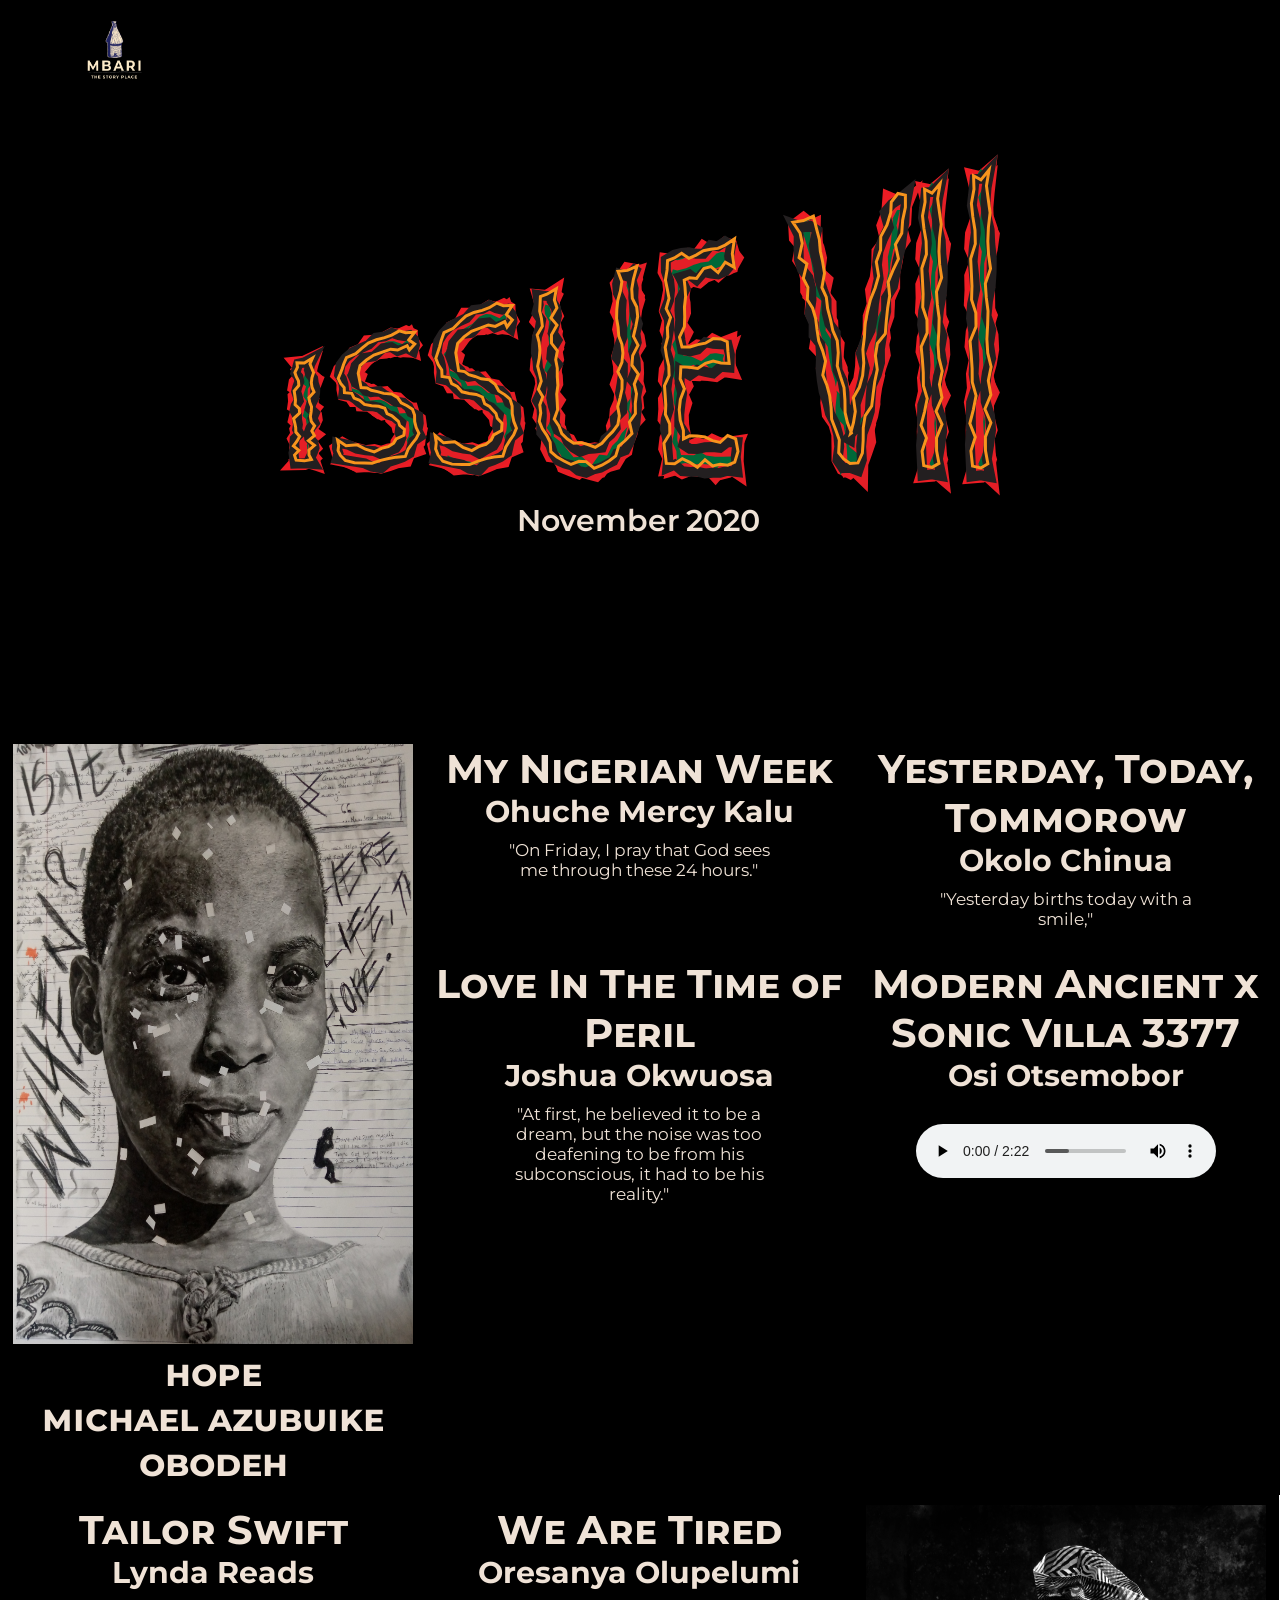
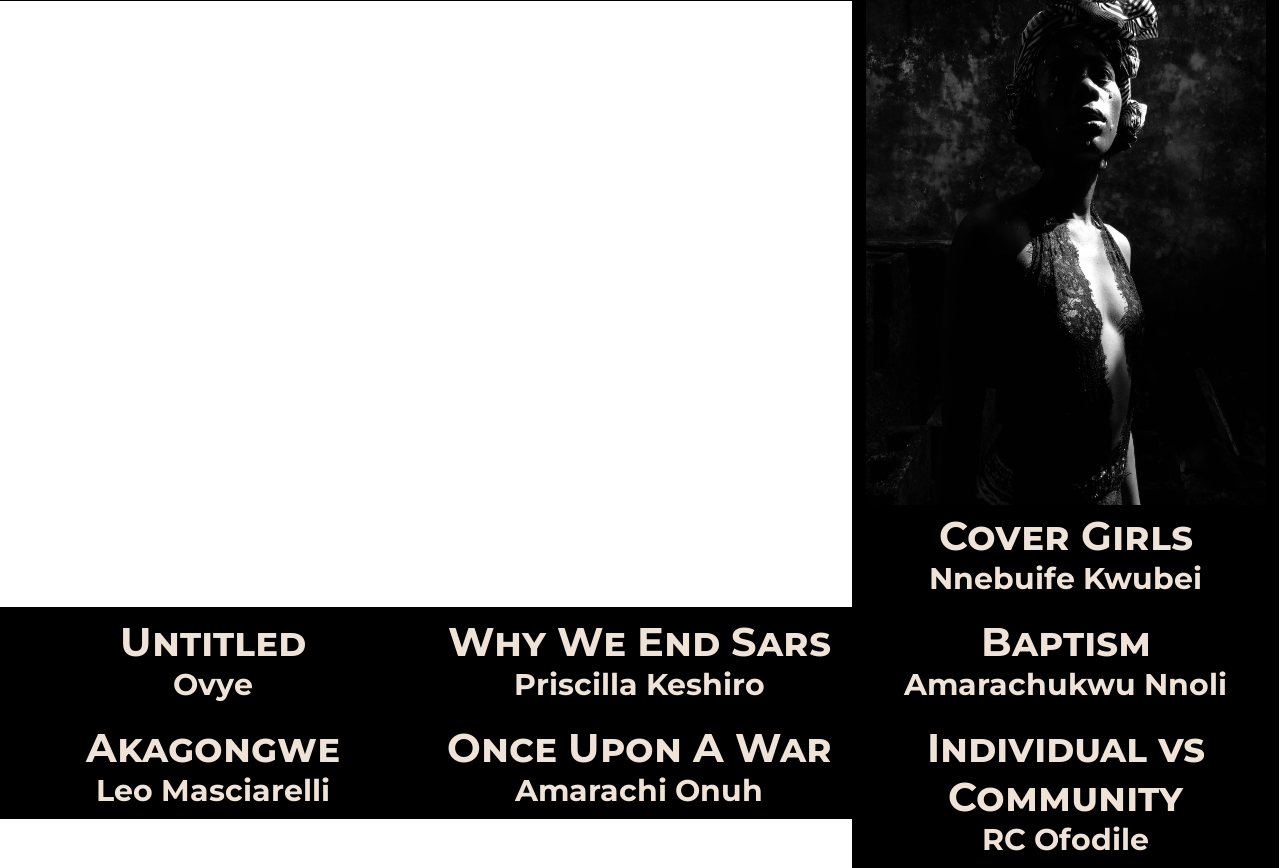
==== index.html @ 996eaa22 "Rename vii.html to index.html" ====
<!DOCTYPE html>
<html lang="en">
<head>
    <meta charset="UTF-8">
    <meta name="viewport" content="width=device-width, initial-scale=1.0">
    <link rel="stylesheet" href="./fullpage.css"/>
    <link rel="stylesheet" href="./vii.css"/>
    <link rel="stylesheet" href="https://cdnjs.cloudflare.com/ajax/libs/font-awesome/4.7.0/css/font-awesome.min.css">
    <link href="https://fonts.googleapis.com/css2?family=Kanit:wght@800&display=swap" rel="stylesheet">
    <link href="https://fonts.googleapis.com/css2?family=Rubik+Mono+One&display=swap" rel="stylesheet"/>
    <link href="https://fonts.googleapis.com/css2?family=Raleway:wght@900&display=swap" rel="stylesheet">
    <link href="https://fonts.googleapis.com/css2?family=Montserrat:wght@200;400&display=swap" rel="stylesheet"/>
    <title>Issue VII</title>
    <link rel="icon" 
      type="image/png" 
      href="./android-chrome-192x192.png">
</head>
<body>
    <!-- Load an icon library to show a hamburger menu (bars) on small screens -->

    <div class="topnav" id="myTopnav">
     <a href="file:///C:/Users/User/Desktop/Mbari%20WebApp/index.html" class="logo"> <img src="./Mbari (1) - Copy.png" alt="Mbari Logo" width="90" height="90"></a>   
      <a href="#about" class="about" ></a>
    </div>

    <div>
        <section class="sections0">
            <svg class="ilogo6 id="Layer_1" data-name="Layer 1" xmlns="http://www.w3.org/2000/svg" viewBox="0 0 725.45 432.88"><defs><style>.cls-1{isolation:isolate;}.cls-2,.cls-3,.cls-5,.cls-6,.cls-7{fill:none;}.cls-2,.cls-6{stroke:#231f20;}.cls-2{stroke-miterlimit:10;}.cls-2,.cls-7{stroke-width:3px;}.cls-3{stroke:#ed1c24;stroke-width:13px;}.cls-4{fill:#006838;}.cls-5{stroke:#e41e26;}.cls-5,.cls-6{stroke-width:10px;}.cls-7{stroke:#f7941d;}.cls-8{font-size:30px;fill:#efe2d6;font-family:Montserrat-SemiBold, Montserrat;font-weight:600;}.cls-9{letter-spacing:-0.02em;}.cls-10{letter-spacing:0em;}.cls-11{letter-spacing:-0.01em;}.cls-12{letter-spacing:0em;}</style></defs><title>issueViiCover3_jazz2</title><g class="cls-1"><path class="cls-2" d="M35.78,222.67l-8,1.58-6.05-3.06-3.49-3.8,1.65-4.75-.52-4.74,3.86-4.9-2.63-4.66,1.66-4.88-1.72-4.65,1.77-4.93-3.2-4.44,1.76-5-4-4.22,3.4-5.22L18,160.64l1.75-5-.43-4.68,3.77-5.52-1.57-4.46,1-5-5.69-3.39,1-5,.3-6.11,9.61-1.25,7.07-1.7,4,3.55L35.5,127.9l.36,4.88,1.76,4.59L34.44,143l.14,4.93,2.12,4.58-1.88,5.3,4,4.36-2.61,5.38.52,4.92,2.05,4.76-6.9,5.68,6.19,4.42-2.83,5.2,1.7,4.87-3.81,5.15,5.31,4.8-2.9,5.06-1.06,5Z" transform="translate(-3.2 88.59)"/><path class="cls-2" d="M62.8,218.34l-2.48-5.22,5.25-5.26-4-5.59,9.33,4.32,9.18,2.69,8.62,4.82,9.47-1.29,7.75.81,7-3,7.6-2.29,1.69-6.06,3.83-4.81-3.4-5.44,2.88-4.88-3.82-3.39L117,176.6l-4.85-2.45-2.89-5-6.83-1.2L97,165l-9.5,1.67-5.75-3.23-6-2.3L73,156.21l-3.39-3.71-6.84-2.11L64,143.91l-.91-5.4L61.7,134l4.36-5.1,2.09-4.74,2.62-6.65L78,112.18l4.88-7.27,8.94-3.16,8.2-4.17L108.57,93l7,3.75,7.82-6.55,6.54,1.84L138,92l-3.77,7.16,5.31,4.55-2.91,6.64-6.27-3-7.6-.34-7.54-1-8.21.74-10.09,5.78-9.55,5.08-7.77,7.29-2.69,5,4.7,3.68-3.28,9.35,10.75,1.42.8,5.54,6.56-.61,6.1,1.75,6.58,1.15,3.3,7.23,7.49,1.41L126.5,163l3.61,5.2,5.51,3.44,6.23,3.89.37,7.35.07,7-2.39,5.74,3,6.29-3,5.7-8,4.24-4.28,5.84L121,221.58l-8.6-.42-7.51,5.63-9.11-.57-7.16-3.88-8.91-1.28-8.39-2.24Z" transform="translate(-3.2 88.59)"/><path class="cls-2" d="M161.13,218.72l-2.48-6.57,5.25-6.57-4-7,9.33,5.47,9.17,3.41,8.63,6,9.47-1.59,7.74,1,7-3.63,7.59-2.77,1.69-7.39,3.83-5.83L221,186.58l2.88-5.91-3.82-4.2-4.7-8.86-4.85-3.1-2.9-6.21-6.82-1.65-5.48-3.79-9.5,1.79L180,150.47l-6-3.06-2.74-6.24-3.39-4.77-6.84-2.92,1.21-8.07-.92-6.82L160,112.9l4.37-6.15,2.08-5.82,2.63-8.15,7.23-6.22,4.87-8.73,9-3.32,8.2-4.61,8.54-5.05,7,5,7.83-7.52L228.24,65l8.11.36-3.78,8.47,5.32,5.81L235,87.55l-6.27-3.94-7.6-.82-7.55-1.69-8.2.45-10.1,6.51-9.54,5.73-7.78,8.61-2.68,6.08,4.7,4.82-3.28,11.47L187.43,127l.8,6.9,6.56-.51,6.1,2.37,6.57,1.64,3.3,9,7.49,1.94,6.58,2.9,3.6,6.42L234,162l6.23,4.83.37,8.91.07,8.43-2.39,6.93,3,7.64-3,6.89-8,5.12L226,217.8l-6.62,4.82-8.6-.49-7.51,6.93-9.11-.65L187,223.64l-8.91-1.57-8.38-2.77Z" transform="translate(-3.2 88.59)"/><path class="cls-2" d="M361.48,146.82l2.31,9.13-5.74,9.16,3.18,9.51-3.06,8.82-1.56,9.06-6.3,6.53-1.26,9.17-5.76,5.42L339,220.73l-7,2.21-5.73,6.33-7.48-.67-7.16,5.05L304.11,229l-8,.64-6.64-5.13-6.71-4.26-2.66-8.7-5.38-5.43-2.25-7.65-7.78-5.62L264,184.4l-1.62-8.1,2.45-8.67.4-8.22L261,151.83l3.37-8.42-.36-8-1.76-7.77,3.17-8.53-.14-8-2.12-7.64L265,95l-4-7.17,2.62-8.6-.52-7.91-2.05-7.5L266.9,57l5.15-7.09,7.51,1,1.65,7.61-3.81,9.12,5.32,6.86-2.9,8.84-1.07,8.36.49,8-1.9,8.49-1.15,8.3,2.84,7.67-.81,8.25L277,140.67l-.53,8.18,5.3,7.59-5.16,9,7.17,7-3.58,9.4,5.47,6.5,3.6,6.74,5.27,4.85,2.78,10.63,8.23.67,7.68-.86,7.55,1.53,6.59-4.76,3.92-7.82,5.81-4.78,3.77-7.46,4.18-8-2.89-9.45,1.31-8.6,4.63-9.16-1.82-9-.53-9.13,3.42-9.67-5.64-8.39,1-9.33,4.32-10-.13-9.22.25-9.29L347.49,69l-2-8.74L348,50.38l-4.5-8.06L344.15,31l9.15-4.65,5.65,5.1-.78,6.72L363.23,46l-5.74,10.5,1.56,8.73-.3,9.15.51,9-1.7,9.41.85,8.92,5.15,8.29-.78,9.26-2.3,9.44.39,9.08Z" transform="translate(-3.2 88.59)"/><path class="cls-2" d="M462.37,229.51l-8.07,3.68-7.63-7.61-7.62,5.74-7.63-2.44-7.64.6-7.63-5.41-7.63,3.49-7.64-2.33-7.39,2.32,1.87-9.6-3.2-9.9,1.76-10-4-9.77,3.4-10.06L391,168.49l1.75-10-.43-9.88,3.77-10.32-1.56-9.77,1-10.09-5.68-9.1,1-10-.54-9.8,3-10.47.58-10-4.26-9,3.37-10.67-.36-9.83L391,30l2.91-9.86,6.65-1.64,7.31-4.86,7.31.54,7.31-7.5,7.31,1.57,7.3-2.74L444.4.54l7.32,7.79L461.07-1.8l-2.16,15.22,1.31,13.22L451.81,24l-7.22,9.33L437.36,31l-7.23.28-7.23,2.46-7.23-.82L406,35.21l1.86,12.87L407,58.35l-1.18,10.34-.53,10.18,5.3,9.13-5.38,11,5.48,6.08,5.54,4.81,7.8-5.76,7.8-1.67,7.8-2.74,7.81,7.84,6.77-4.33,1,10.38-1.47,10.05L447.44,126l-7.8,5.49-7.8-1.85-7.8.11-7.81-1.89-5.94,5.49.14,8.15L406,152.53,407.82,163l.53,10.61-3.42,10.79,5.64,10.43-1.34,9.65,6.84,5.31,7.64-.25,7.64.28,7.64-2.25,7.65-3,7.64,3.51,9.28-5.58.6,14.21Z" transform="translate(-3.2 88.59)"/><path class="cls-2" d="M634.37-47.62l.29,14.82L627.46-21l1.78,14.26L625.48,5.8,623.8,19l-5.88,11.72.34,13.71-3.77,12.25L614,70,610.08,82,611,95.86l-3.87,11.92,1.68,14.15L603.34,133l0,13.38L599.46,158l-1.77,12.5-5.79,10.54L591.22,194l-3.16,11.63,3.25,14.86-4.08,13.62-9.67,1.39-8.26-5.12-1.51-11.92-6.21-9.72,1.09-13.29L560.19,184l-3.82-10.67.9-13.16L555,148.74l-4.17-10.25-.33-12.39-6-9,.37-12.71-2.63-10.87-4.1-9.88,4.47-15.28-8.06-7.16.57-12.73-3.76-9.8,1.51-13.36-7.23-7.22.65-12.69L525.21-6.06l-2.7-9.68,8.15,1,6.48-.92,3.49,6.53L542,2.59l1,12,1.6,11.64,7.2,7.93L548.67,49,557,56.46l-2.75,14.66,5.34,9.58,2.45,11.47,3.18,11.1-4,15.37,3.94,10.75,3.42,11.14.16,13,3.78,11.11,5.24,10.45-.27,12.56.46,11.81,1.63.85-3-13.45L579,175.06l6.4-10.5.41-13.19,1.64-12.7,5.43-11.25-3.25-14.71,3.13-12.27,6.29-11.23,2-12.86,2.4-12.78.67-13.42.2-13.57L609,24.3,606.82,10,609-3.13l1.15-13.42,8-11.78,1-10.57,6.55-9.75Z" transform="translate(-3.2 88.59)"/><path class="cls-2" d="M668.13,232.85l-8,4.66-6-8.45-3.49-10.73,1.65-13.5-.52-13.49,3.86-13.65-2.63-13.41,1.66-13.63-1.72-13.4,1.77-13.69-3.2-13.19,1.76-13.72-4-13,3.4-14-2.25-13.14,1.75-13.79-.43-13.43,3.77-14.27L653.84,1.85l1-13.78-5.69-12.14,1-13.75.3-17.23,9.61,1.32L667.19-55l4,11.68-3.37,14.6.36,13.64L670-1.75l-3.18,14.4.14,13.68,2.12,13.34-1.88,14,4,13.11L668.55,81l.51,13.68,2.06,13.52-6.9,14.42,6.19,13.17-2.83,13.95,1.7,13.63-3.81,13.91,5.31,13.56-2.9,13.8-1.06,13.79Z" transform="translate(-3.2 88.59)"/><path class="cls-2" d="M717.38,233.65l-8,4.89-6-8.86-3.49-11.27,1.64-14.18L701,190.05l3.87-14.33-2.64-14.09,1.66-14.31-1.71-14.09,1.76-14.37L700.7,105l1.76-14.4-4-13.65,3.4-14.66-2.26-13.82L701.32,34l-.43-14.11,3.77-15L703.1-9l1-14.46-5.68-12.83,1-14.43.31-18.1,9.61,1.52,7.06-1.25,4,12.32L717.1-40.93l.36,14.32,1.76,14L716.05,2.5l.14,14.36,2.12,14-1.89,14.73,4,13.8L717.8,74.22l.52,14.35,2,14.2-6.89,15.11,6.18,13.85-2.82,14.64,1.69,14.31-3.81,14.58L720,189.51,717.14,204l-1.07,14.47Z" transform="translate(-3.2 88.59)"/></g><g class="cls-1"><path class="cls-3" d="M33.48,221.11l-5.71,2.32-9.9.16,5.5-6.19-4-4.75-.4-4.74.52-4.76-2.3-4.63,3.05-4.92-1-4.68,2.83-5-4.28-4.32,1.19-4.87,4.84-5.41-6.64-3.81.69-4.83L17.49,156l5.64-5.8-5.66-3.64.84-4.91,5.39-6-2.32-4.23,1.69-5.23-3.52-4.24,8.22-.88,8.79-4.2-1.71,6.24-2,5.46,1.11,4.67,4.47,4-.68,5.15-3.59,5.7-.92,5.11,2.37,4.55-3.12,5.45,5.73,4.14-4.6,5.58.11,4.94,2.77,4.68-3,5.23,3.17,4.73-2.14,5.11.2,5,3.42,4.87L33,212.47l4.34,5.13Z" transform="translate(-3.2 88.59)"/><path class="cls-3" d="M66,217.91l-4.42-4.8L60.1,208l6.24-4.5,4.85,2.76,9,2.75,9.23,2.3,8.71-1.15,7.44,1.89,6.81-2.38,7.92-1.46.67-6.38,3.15-4.56,5.44-5.58-7.1-3.81-.92-4-6.11-5.8-1-6.57-8.25,1.73-5.5-3-3.17-6.11L90,163.47l-5.2-3.62-7.71,0-3-4.45-6.54-1.69-1-5,.09-5.59-1.62-5-4.08-4,2-5.11,5.65-4.79,5-5.83,4-6.53,8.34-3.55,5.37-7.86,9.26-.6,8.08-2.81L115.84,93l6.79,1.23,7.7-3.34,5.27,2.22.18,5.64,3.42,5-4.92,6.32-5.27-.3-6.52-1.94-8,2.58L107,107.7l-9.46,6.54-9.16,4.12-5.78,7L77,129.84l2,4.21.35,8.29,7.13,4.33,3.15,3.39,6.5-.48,5,3.33,8.11-1,5,5,7.84,1.19,4.76,4.54,5.54,3.71,1.06,6.6,4.49,4.27,1,6.36,6.28,6.08-1.38,6.11-.71,6.14L138,206.82l-4.73,5.82-3.06,7.7-9.08,1.4-7.65,2.54-8.54,2.6-9.13-2.23-7.48-.49-9.65.06-8.37-3.54Z" transform="translate(-3.2 88.59)"/><path class="cls-3" d="M164.33,218.17l-4.41-6-1.49-6.44,6.23-5.6,4.85,3.49,9,3.47,9.24,2.9,8.71-1.39,7.44,2.35,6.81-2.9,7.91-1.75.68-7.79,3.14-5.53,5.44-6.75-7.09-4.73-.92-4.92-6.11-7.21-1-8.06-8.26,1.93-5.5-3.77-3.16-7.62-7.59-1-5.21-4.64-7.7-.24-3.06-5.66-6.53-2.37-1-6.31.1-7-1.63-6.35L159.24,113l2-6.31,5.65-5.66,5-7,4-7.88,8.33-3.88,5.38-9.38,9.26-.14,8.07-2.94,7.28-4.54L221,67.17l7.69-3.59,5.28,3,.18,6.86,3.42,6.29-4.92,7.43-5.27-.64-6.53-2.7-8,2.72-7.49-3.77-9.46,7.52-9.16,4.56L181,103.23l-5.61,5.25,2,5.35.35,10.33,7.12,5.69,3.16,4.32,6.5-.35,5,4.29,8.12-1,5,6.33,7.83,1.68,4.77,5.67,5.53,4.66,1.07,8,4.49,5.27,1,7.73,6.28,7.46-1.38,7.37-.71,7.43-5.16,5.92-4.73,7.06-3.06,9.36-9.09,1.72L211.81,226l-8.53,3.22-9.13-2.7-7.49-.57L177,226l-8.38-4.39Z" transform="translate(-3.2 88.59)"/><path class="cls-3" d="M358.22,147.15l4.31,8.84,1,9.38-7.34,8.53,2.54,9.68L357,192.66,353.69,201l-1.82,9.58-7.13,4.78-5,6.71-7.64,1.16-5.51,7.61-7.59,0-7.38-5.37-7.9,7-7.67-2.73-7.59-3.06-3.34-9.87-9.3-1.31L272,207.91l1.6-10-4.49-6.59,0-8.25-4.79-7.17,1.83-8.49-3.39-7.8,2.22-8.27,2-8.3-1.1-7.92-4.48-7.39.69-8.11L265.7,111l.91-8.24-2.37-7.58,3.12-8.73-5.72-6.74,4.6-9.15-.12-8-2.43-8.26,8.36.69,8.44-5.44-1.76,9.6.2,8.08,3.42,7.34-5.07,9.31,4.35,7.2-1.39,8.45,2.46,7.71-5.25,9.06,4.14,7.49-1.64,8.4.52,8.09-3.87,8.6,2.64,7.86-1.44,8.54,2.44,8-.32,8.68,5.34,6.62,1.88,8.22,7.65,2.87,4,7.49,7.51-.06,7,2.68,7-1.33,8.23,1.44,5.63-6.81,5.76-6.39-1.72-10.83,3-7.67.76-8.51,3.71-8.6.79-9-4.26-8.73,3.38-9.57-.37-9.14-1.76-8.92,3.18-9.69-.14-9.18L344.37,88l1.88-9.56-4-8.33,2.61-9.76-.51-9.06-2.05-8.65,5.85-7.69,5.14-7.86,7.5,1.42,1.66,8.56-3.81,10.08L364,55l-2.9,9.8L360,74.12l.5,9-1.9,9.46-1.15,9.28,2.83,8.63-.8,9.22L358.29,129l-.48,8.43Z" transform="translate(-3.2 88.59)"/><path class="cls-3" d="M460,226.29l-5.65,5.09-7.63,2-7.62-9.26-7.63,5.54-7.64.42-7.63-.85-7.63,3L400.88,228l-8.33.85L395.08,218l-4.28-9.89,
                1.2-9.92,4.83-10.09-6.63-9.62.69-9.93-.33-9.86,5.63-10.43-5.65-9.34.84-10,5.39-10.64-2.32-9.63,1.69-10.21-3.79-9.29,2.41-10.38-3.22-9.28,2.22-10.39,2-10.41L394.68,39l-4.48-8.79,1.36-12.42,9,1.33,7.31-.76,7.31-5.21,7.31,2.27,7.31-9.92,7.3,4.4,7.31-2.15,7.32-5.95,5.86,1.81,2.68,9.5-1.91,11.68-6.54,1.45-7.22,6.62-7.23-5.39-7.23,7.85-7.23-.18-7.23,5.12-8.82-4.06,3.53,11.32L408.73,58l.52,10-3.86,10.86L408,88.46l-1.66,10.38L408.18,109l8.05,1.36,7.8-5.54,7.8,1.29,7.8-6.82,7.81,3.63,9.42-3.64-1.15,14.28.18,12.79-8.45-4-7.8,3.16-7.8-.49-7.8,8.78-7.81-.53-5.77.24-2.2,8.16-.58,10.69,4.25,10.32-3.37,10.9.36,10.62,1.77,10.61-2.92,11.59,8.3.07,7.64-3,7.64,2.49,7.64-5.73,7.65,3.55,7.64-.87,10.16-1.56-6,14.82Z" transform="translate(-3.2 88.59)"/><path class="cls-3" d="M631.86-43.23l1.59,10.09-.76,13.6-8.37,11.3L626,6l-1.8,13.12-2.68,12.78,0,13.65-5.1,11.81-1.2,13.13-4.89,11.68,1.91,14.25-3.32,12.15-6.81,10.63,4.17,15.15-2.84,12.16L601.59,159,594,168.83l3.22,14.8-3,11.82L586.92,205l0,13.19-2.66,8.59-6.74,5.38-7.5-3.65-4.62-9V206.79l-.2-12.69L562,183l-6.42-9.3-1.48-11.85,1.3-13.35-1.26-11.92-4.41-10.05.86-13.08L543,105.51l2.27-13.88L543,80.55l-4.79-9.38L539,58.26l-5.17-9L533.78,37,531.44,26.3,526,17.81l2.73-14.19L522.45-4l-.68-12.5,8.89-6.66,7.2,5.69,5.23,6.59.53,12.35,2.61,10.91-1.6,13.86,4.64,9.64.51,12.47,3.76,10.41L554,71.32,559.14,81l.42,12.7,6,9.39-1.16,13.73,4.28,10.59.43,12.85L571.62,152l-1.51,13.95,3.62,11.26.55,11.54,6.57,9.43-5.12.51.61-11.89,4.78-10.8,2.71-12.13-1.94-14.14,5.39-11.13,1.81-12.69.46-13.23,5.2-11.51,2-12.78.12-13.49,4-12.22-1.68-14.12,4.66-12.14,1.66-13.15.18-13.6,8.77-11.3-3.78-14.77L615.52-29l1.13-15.31,8.82,3.68Z" transform="translate(-3.2 88.59)"/><path class="cls-3" d="M665.83,228.58l-5.71,6.63-9.9.79,5.5-17.66-4-13.5-.4-13.49.52-13.51-2.3-13.38,3-13.67-1-13.43,2.83-13.77-4.28-13.07,1.19-13.63,4.84-14.16-6.64-12.56.69-13.58-.33-13.42,5.64-14.56-5.66-12.39.84-13.67,5.39-14.75-2.32-13,1.69-14L651.9-52.92l8.22,1.62,8.79-7.37L667.2-42.28l-2,
                14.21,1.11,13.43,4.47,12.71L670.07,12l-3.59,14.44-.92,13.87,2.37,13.31-3.12,14.19,5.73,12.9L665.94,95l.11,13.69,2.77,13.43-3.05,14,3.17,13.48-2.14,13.86.2,13.7,3.42,13.64-5.08,13.82,4.34,14.23Z" transform="translate(-3.2 88.59)"/><path class="cls-3" d="M715.08,229.16l-5.7,7-9.9.84L705,218.42l-4-14.19-.4-14.17.53-14.19-2.31-14.06,3.06-14.35-1-14.12,2.83-14.45-4.28-13.75,1.2-14.31L705.37,76l-6.63-13.25.68-14.26-.32-14.1,5.63-15.24L699.08,6.06l.84-14.34,5.39-15.44L703-37.39l1.69-14.67-3.52-14.48,8.22,1.81,8.78-7.62-1.71,17.19-2,14.89,1.1,14.11L720-12.76l-.69,14.58L715.73,17l-.91,14.55,2.37,14-3.12,14.87,5.72,13.58-4.6,15,.12,14.37,2.76,14.11L715,132.11l3.17,14.16-2.14,14.54.21,14.39,3.41,14.31L714.6,204,718.93,219Z" transform="translate(-3.2 88.59)"/></g><g class="cls-1"><path class="cls-4" d="M37.44,223.82l-9.67-1.31-8.84.42,2.81-5.53-2.11-4.76-.47-4.73L23.27,203,17,198.53l5.49-5.09L18,189,20,184.1,23.4,179l-3.86-4.33.12-4.77,1.84-5-2.94-4.29,5.18-5.66-7.06-3.45,3-5.34L16.76,142l1.33-5,.82-4.93,4.57-6-2-3.41,6.27-4.75,5.45,2.1-1.07,3.79-.29,5,.86,4.72-.23,5,2.68,4.38-.15,5,3.08,4.42-3.5,5.59L33.77,163l0,4.95.09,4.94,2.91,4.64-.88,5.07L37,187.44l1.1,4.92-4.18,5.24.4,4.93,3.34,4.87-2.9,5-1.27,5.11Z" transform="translate(-3.2 88.59)"/><path class="cls-4" d="M60.48,218.66,63,213.09,61.6,208l3.22-4.86L71,206.43l9.12,2.71,8.54,5L98.17,210l7.79,3.79,6-5,7-1.83,7.07-3.12-1.26-6.52.74-5.43,1.3-5-4.54-3.36L119.8,174l-9.23,2-3.12-4.37-7.53-.23-5.29-3.18-6-3L85,159.57,79,158.09l-8.66.17,1.3-6.93-2.55-3.74-1.47-4.75-1.37-5,.58-4.49L65.37,129l2.38-4.81,1.92-6.94,8.47-4.93,7.1-4.66,7.32-4.26,7.9-3.66,8.11-5,7.24-1.16,7.39-2.33,7.58-1.59,4.28,3.77.36,5.49,3.34,5-2.86,6.38-5-3.78L123.45,105l-8.76,4.33L107,112,96.3,110.7l-7.57,7.91L83,125.44l-2.29,4.16,1.78,3.74-1.2,8.06,6.2,4.39,2.38,4.08,7.07-1.3,5.27,2.9,3.52,5.65L116,154.59l6.2,3.39,6.2,3.11,1.08,7.64,8.79,1.31,2.65,5.89-3.07,7.89,2.89,
                    6.1-2,5.6,2.56,6-4.47,4.81-1.56,7.52-7.51,3.82L120,219.76l-7,3-7.93,4.73-9.23-.32-7.42-3.36-8.87-2.1-9.5-.53Z" transform="translate(-3.2 88.59)"/><path class="cls-4" d="M158.81,219.11l2.54-7-1.42-6.46,3.22-6.07,6.21,4.22,9.11,3.44,8.55,6.22,9.48-5,7.79,4.69,6-6.17,7-2.2,7.07-3.77-1.26-8,.74-6.61,1.29-6.09-4.53-4.17-2.46-11.71-9.23,2.24-3.11-5.44-7.53-.47-5.29-4-6-3.86-3.6-7.1-6.06-2-8.66-.1,1.3-8.62-2.55-4.78-1.47-6L164.54,118l.58-5.6-1.43-5.63,2.39-5.88L168,92.28l8.48-5.6,7.1-5.34,7.32-4.81,7.89-4,8.11-5.69,7.24-1,7.39-2.37L229.1,62l4.28,4.84.36,6.68,3.35,6.31-2.86,7.59-5-4.86-7.42-2.13L213,85.26l-7.66,2.85-10.73-2.27-7.57,9.35-5.73,8.14-2.29,5,1.78,4.75-1.2,10,6.2,5.71,2.38,5.15,7.07-1.33,5.26,3.76,3.52,7.07,10.24-2.78L220.5,145l6.2,4,1.07,9.32,8.8,1.79,2.65,7.2-3.08,9.51,2.9,7.43L237,191l2.57,7.33-4.47,5.82-1.56,9.11-7.51,4.65-7.77,2.52-7,3.7-7.94,5.83-9.22-.34-7.43-4.12-8.87-2.57-9.49-.63Z" transform="translate(-3.2 88.59)"/><path class="cls-4" d="M363.84,146.58,361.1,156l.9,9.26-4.23,8.83.64,9.38-1.61,9.06L350.28,199,352,210.69l-8.87,2.7-2.69,9.89L333,225.55l-7.74-1.29-6.27,5.9-7.31.16-7.37-2.79-8,1.46-5-8.53-10.12,2.06L277.54,214l-6.91-5.19-2.27-8.4-1.67-8.22,2.83-9.16-2.44-7.58-5.79-7.33,6.23-8.92.15-8.1L268,143l-.86-8,.23-8.12-2.68-7.63.14-8.07-3.07-7.45,3.5-8.73.82-8.24,0-8.07L266,70.63l-2.91-7.31,1-8.71,7.94-3.56,9.47-3-3.35,
                    11.22.4,8,3.35,7.34L279,83.45l-1.29,8.41-.75,8.26,4.47,7.31,1.49,7.92-6.47,9.19,4,7.53.4,8.11-.53,8.24,2.31,7.93-2.84,8.58,1.74,8-1.38,8.89,6.33,6.08,2.23,7.59,1.44,10.14,9.88-1.75,6.23,3,7,.23,7.71,5.75,5.13-9.05,5.9-3.62,8.86-2.78,1.51-9.7,3.88-8.33-2.34-9.57L347,161l-3-8.72,2.21-9.42,2-9.45-1.1-9.08-4.48-8.53.69-9.27,3.59-9.8.91-9.39-2.37-8.74,3.12-9.88-5.73-7.89,4.61-10.3-.12-9.2-2.44-9.54,8.37,1.1L361.74,27,360,37.71l.2,9,3.42,8.3-5.08,10.28,4.36,8.17-1.4,9.42L364,91.6l-5.25,10,4.14,8.45-1.65,9.37.53,9.06-3.81,10.34Z" transform="translate(-3.2 88.59)"/><path class="cls-4" d="M464.11,231.85l-9.81-2.52-7.63,1.88-7.62-4.82-7.63,2.83-7.64.53L416.15,224l-7.63,8.34-7.64-7.5-9.15,5L393,218l3.45-10-3.86-9.86.13-9.92,1.84-10-2.94-9.74,5.17-10.32-7.05-9.3,3-10.21-2.93-9.55L391.15,119l.83-10,4.57-10.66-1.43-9.72-5.22-8.94,6.4-11.2.16-10,.29-10-.86-9.76.23-10-2.73-9,7.16-1.7,7.31-6.16,7.31,2.72,7.31-.87,7.31-1.94,7.3-2.11,7.31-6.12,7.32-.78,8.53-3.16,1.49,13.21-3.81,11.65-6.12,1.35-7.22,6.52-7.23-2.34h-7.23l-7.23.75-7.23,7.9-4.88,1.83-5.55,8.34,4,9.19.4,10-.52,10.24,2.3,9.71L408.4,98.51l.72,9,7.11,2.42,7.8-7,7.8.47,7.8,5.64,7.81-10.53,9.52.59,1,14.15-4.83,9.64-5.66,7.4-7.8-.31-7.8-6.61-7.8,4.16-7.81-1.37-7.17,5.63-2.14,10,3.21,10.33L407.91,163l-2,10.76,1.1,10.56,4.48,10.49-1.35,8.51,5.95,3.8,7.64,1.16,7.64-3.39,7.64,4.27,7.65-8.21,7.64,6.44,6.42-1L463,216.64Z" transform="translate(-3.2 88.59)"/><path class="cls-4" d="M636.17-50.8l-4.09,17.29L631.25-20,625.88-7.78l-.16,13.65L624,19l-6.11,11.64,3.78,14.91-7.43,11,2.12,14.33-4,12-5.48,11.36,1.51,14-2.3,12.5-3.94,11.72.63,13.65-7.13,10.14,4.57,15.4-5.07,10.91.62,13.57-3.44,11.53-3,11.71-5.25,6.81-6.51,1.35-10.24,7.51L570,217.35l-2-11.86-1.85-11.87-3-11.23-1.91-11.73-4.71-10.14-2-11.54-5.08-9.73L550.72,126l-1.35-11.77-2.1-11.28-2.22-11.15-4.93-9.38L538.83,70.8l-3.2-10.31-3.19-10.24,1.87-13.59-2.52-10.6-5.34-8.54.65-12.7-.91-11.6-2-7.08,6.44-7.36L541-25.53,538.16-7.38l6,8.43,2.49,11,1.61,11.68,4.33,9.89L551.74,47l3.09,10.85-.61,13.28,6.23,9,1,12.39-2.54,14.49,8.49,8,1.45,12.25,2.42,11.74L567.93,154l7.55,9.09,1.3,12.54-3.66,13.51,3.33,11,4.32.66-2.5-13.41,4.13-10.85-.92-13.72,4.27-11.51,4.1-11.7,1.09-13-2.14-14.26L591.61,
                    100l5.6-11.46,3-12.5-.12-13.61,5.14-11.93-3.34-14.67,6.57-11.68,2-13.12L610-2.84l5.08-12.42-.88-14,3.86-11.88,7.72-2.18Z" transform="translate(-3.2 88.59)"/><path class="cls-4" d="M669.79,236l-9.67-3.33-8.84,1.48,2.81-15.76L652,204.84l-.47-13.49,4.11-13.66-6.24-13.22,5.49-13.84-4.5-13.18,1.93-13.66,3.45-13.89-3.86-13.08L652,83.29l1.84-13.78-2.94-13,5.18-14.42L649,29.85l3-14.09L649.11,2.89l1.33-13.78.82-13.69,4.57-14.71-2-10.62,6.27-10.21,5.45,8.54-1.07,10-.29,13.74.86,13.47L664.84-.62l2.68,13.12-.15,13.75,3.08,13.17L667,53.76l-.83,13.83,0,13.71L666.18,95l2.91,13.39-.88,13.82,1.11,13.64,1.1,13.67-4.18,14,.4,13.69L670,190.82l-2.9,13.79-1.27,14.15Z" transform="translate(-3.2 88.59)"/><path class="cls-4" d="M719,236.9l-9.66-3.49L700.54,235l2.8-16.56-2.1-14.18-.48-14.17,4.11-14.34-6.23-13.9,5.49-14.52-4.5-13.86,1.92-14.35L705,104.52l-3.86-13.76.13-14.21,1.84-14.47-2.94-13.72,5.17-15.1-7.05-12.88,3-14.77L698.37-7.94l1.32-14.47.83-14.37,4.57-15.39-2-11.18L709.38-74l5.44,9-1.07,10.5L713.46-40l.86,14.16-.23,14.41,2.68,13.81-.14,14.43,3.07,13.85-3.5,15-.82,14.52,0,14.38.09,14.38L718.34,103l-.87,14.5,1.1,14.32,1.1,14.35-4.18,14.67.4,14.37,3.35,14.32L716.33,204l-1.27,14.86Z" transform="translate(-3.2 88.59)"/></g><g class="cls-1"><path class="cls-5" d="M40.44,225.91l-9.72-3.19H25.3l-5.55-3.45,5.8-4.79.38-4.84-.83-4.81L26.32,200l-1.45-4.76-1.74-4.69,2.09-5-.66-4.76-4.45-4.3,2-5,1.2-5,1.37-5-2.89-4.33L22,152.3l1.71-5.13-4.17-3.91,1.81-5.17,2-5.25-3.32-4,5.33-4.79,5.42-1.17,7.59-3.76-1.64,5.44-1.24,5.28v5l6.46,3.59-2.11,5.48-3.65,5.72-.17,5,1.1,4.8.18,5-.64,5.08L40.51,174l.71,5-2.44,5.27-4.05,5.32,6.62,4.55-6.54,5.37L37,204.4l-.47,5,1,5,.73,5Z" transform="translate(-3.2 88.59)"/><path class="cls-5" d="M63.35,220.8l5.33-5.61.74-5.27-6.22-6,9.22,6.46,9.31,3.6,10.13,1.54,9.26,1.74,7.7-1.58,6.92-3,7.72-2,3.93-5.16-2-6.21,2.61-5.14.67-4.81-.57-5-8.7-5.09L115,176.45l-4-3.55-8.2.62-5-3.58-5.38-3.83-8.19-.26-1.44-6.74-4.91-2.6-5.91-1.94-1.39-4.68-.62-5.26-.51-5.24-6-3.7,3.38-5.22,5.64-4.66,4.29-5.89,4.75-6,6.54-5.13,7.59-3.89,7.31-6.45,8.67-3.5,7.24.14,6.57,2.16,8.51-6.32L136,96l2.08,4.69-.46,6,1.06,5.41-5.77-2.24-8.2,1.78-6.9-1.75L110,112.5l-10.33.91-8.15,6.64L85.75,127l-5.82,4.43L85.56,135l-3.45,9.19,9.15,2.64,2.84,3.43,2.68,4.36,8-.76,6,2.16,5.7,3.9,8.19.72,2.38,6.92,10.27-.62,1.95,6.55,6,4.17,1,7.37-.17,7.19-4.9,5.73.29,5.6,2.63,7L134.39,214l-5.4,4.47-6.52,3.08-6.86,2.76-8.36,1-8.48,2.33-7.55-.76-9.91.68-8-4.76Z" transform="translate(-3.2 88.59)"/><path class="cls-5" d="M161.68,221.8l5.33-7,.73-6.58-6.21-7.51,9.22,8.14,9.3,4.5,10.14,1.93,9.26,2.15,7.69-1.94,6.93-3.62,7.71-2.44,3.93-6.27-2-7.58,2.61-6.24.67-5.85-.57-6.12-8.7-6.36-4.44-3.58-4-4.44-8.2.57-5-4.54-5.37-4.87-8.19-.57-1.45-8.41-4.9-3.4-5.92-2.65-1.38-5.89-.62-6.61-.51-6.57-6.06-4.94,3.39-6.36,5.64-5.5L175,96.1,179.73,89l6.54-6,7.59-4.34,7.3-7.48,8.68-3.75,7.24.62,6.56,3,8.51-7.19,2.2,6.23,2.08,5.8L236,83.18,237,89.79l-5.77-3-8.2,1.75L216.15,86l-7.85,2.79L198,89.38l-8.15,7.74-5.75,8.28-5.82,5.19,5.63,4.69-3.46,11.24,9.16,3.66,2.84,4.36,2.68,5.47,8-.65,6,2.84,5.71,4.94,8.18,1.12,2.39,8.5,10.27-.52,2,8,6,5.16,1,8.94-.17,8.69-4.9,6.89.29,6.78,2.63,8.51-9.76,4.15-5.4,5.42-6.52,3.77-6.86,3.39-8.36,1.24-8.48,2.91-7.55-.9-9.92.91-8-5.89Z" transform="translate(-3.2 88.59)"/><path class="cls-5" d="M366.87,150.06l-5.54,9.56-1.23,9,5.48,9.82-7.11,7.94-2.34,8.38-1.91,8.5-4.52,6.67-3.23,7.65-4.33,7.2L335,226.6,328.6,230l-6.44,6.62-7.58-2.16-7.5-2.11-7-3.37-8-.17-6.5-4.94-4.27-7.3-7.87-4.4-1.83-8.69-.56-8.6-4.91-7.17,5.12-9.41-1-7.95-2.79-7.87,1.64-8.26,1.24-8.25V137.8l-6.45-7.17,2.11-8.37,3.65-8.7.16-8.14-1.09-7.9-.19-8.06.65-8.24-3.92-7.16-.71-7.89,2.58-9.11L275,59.24l9.7-9-5.61,12.11,2.17,7.61-.46,8.28,1,8,.73,8,3,7.62L283,110.48l1.42,8L281,127.15l2.1,7.88.47,8.14-4.1,8.65,6.23,7.57-5.27,9,5.2,7.42-.52,8.52-.92,9.43,7,5.42,4.67,6.25,5.3,6.43,7.94-.68,7.11,6.79,6.5-9.09,7.29.89,3.93-7.4,5.21-5,3.89-7.11,6.58-7.18v-9.43l-4.51-9.11,6.61-9.23.16-9.29.29-9.32-.86-9.17.23-9.31-2.68-8.84L349,100l-3.08-8.66,3.5-9.91.83-9.42,0-9.27-.09-9.24L347.28,45l1-9.95,7.95-3.71,9.45-3-3.33,12.52.39,9,3.35,8.37-2.91,9.82-1.28,9.4-.76,9.28,4.47,8.33,1.49,8.93-6.47,10.17,4,8.56.4,9.12-.54,9.06Z" transform="translate(-3.2 88.59)"/><path class="cls-5" d="M467.11,236.32l-9.86-6.58-7.63-1.17-7.63,9-7.63-8.31-7.63-.65-7.63,1-7.63-1.79-7.64,1.83-7.64,2.19,2.1-10-.66-10L393.18,202l2-10,1.19-10,1.37-10-2.89-9.76.15-10,1.71-10.12-4.17-9.48,1.82-10.16,2-10.23L393,102.84l6.24-11-.47-9.92-2.62-9.48,1.64-10.32,1.24-10.28v-10l-6.46-8.36,2.53-11.95,8.35,2,7.31-1.72,7.3-3.45,7.31-2.2,7.31-1.06L440,7.65l7.31-3,7.32,1.48L459.29,9,465,16.16l-5.69,10.2-4.58,2.49-7.23,1.09-7.23,3.17-7.22,2.75-7.23,5.89-7.24-1.85-6,2.6-2.83,9.14,2.1,9.68.47,10.07-4.1,10.92,6.23,9L409,102.42l3.84,7.48,6.3.89,7.8,3.66,7.81-6.46,7.8-.95,7.8,1.51,9-4.76L454.63,118l6.11,14.7-10.35-1.62-7.8,5-7.8-1-7.8-.3-7.81-5.4L410,133.08l4.68,12-6.4,11.26L408.16,167l-.29,10.66.86,10.6-.23,10.66,2.73,10.81,7.78.2,7.64-4.33,7.65,4.78,7.64,1.1h7.64l7.65-.17,8.66-3.66-.52,13.43Z" transform="translate(-3.2 88.59)"/><path class="cls-5" d="M639.18-46.45l-6.76,16.69-2.88,13,4,15L625.82,9.54l-2.55,12.87-1.38,13.2-3.35,12.47-.8,13.31-.51,13.41-4.18,12-1.55,12.9L613.57,114l-4.13,11.76-3.32,12-3.5,11.86.59,13.64-2.33,12.28-3.82,11.5,1.81,14.19L595,212.58l-4.06,11.16-.26,16.56-10.13-9.74L573.63,232l-3.62-8.3-.56-12.57-1-12.36L566.37,187l-8.32-8.37L557.94,166l1.36-13.43-2-11.58-3.18-10.82L551.83,119l-1.52-11.68-5.9-8.94L541.6,87.6,541.8,75l1.74-13.6-8.48-6.83,4.14-15.16L535,29.94l-1.69-11.16-3.1-10.12L527.35-1.58l-4.41-13.09,10.67-.41,9.46-4.31-.4,14.87,4.13,9.81,2.57,11-1.84,14.06,8.1,7.39-3.17,15,6.44,8.75.26,12.78L558,87.93l5.83,9.44,2,11.85.33,12.85L571,132.34l-2.86,14.71,8.89,8.29L576.28,169l4.94,10.67.36,12.49.2,11.84,2.33,1.93-.18-12.74-3.24-13.87,8.29-9.66,2.31-12.42,2.43-12.43,1.33-13,2.37-12.58L597,105.58l2.29-12.7L598.49,79,604,67.34,607,54.67l2.19-13,2.07-13.08-.64-13.93,3-12.9,1.09-13.5,1.1-13.53,5.61-10.84,7.43-2.21Z" transform="translate(-3.2 88.59)"/><path class="cls-5" d="M672.79,241.57l-9.72-8.44-5.42.2-5.55-9.64,5.8-13.54.38-13.59L657.45,183l1.22-13.64-1.45-13.51-1.75-13.44,2.1-13.75-.66-13.51-4.45-13.05,2-13.78,1.19-13.72,1.38-13.77-2.9-13.08.16-13.56L656,20.31,651.86,7.64l1.82-13.93,2-14L652.32-33l5.33-11,5.42-.67,7.59-6.82L669-37.31l-1.24,14V-9.55l6.46,12.33L672.12,17l-3.65,14.46-.17,13.76,1.1,13.56.18,13.72-.65,13.83,3.93,13.28.71,13.73-2.44,14-4,14.08,6.62,13.3-6.54,14.12,2.17,13.65-.47,13.76,1,13.74.73,13.78Z" transform="translate(-3.2 88.59)"/><path class="cls-5" d="M722,242.79l-9.72-8.85-5.42.22L701.36,224l5.8-14.22.38-14.27-.84-14.25L707.93,167l-1.45-14.18-1.75-14.13,2.1-14.42-.66-14.2-4.46-13.73,2-14.47L705,67.45,706.32,53l-2.89-13.75L703.58,25l1.71-14.56L701.12-2.93l1.82-14.61,1.95-14.68-3.31-13.41,5.32-11.48,5.42-.63,7.59-7.05-1.64,14.87L717-35.2v14.4l6.45,13L721.37,7.13l-3.65,15.15-.16,14.44L718.66,51l.18,14.4-.65,14.52,3.92,14,.71,14.41-2.44,14.69-4,14.77,6.63,14-6.55,14.81,2.17,14.32-.46,14.45,1,14.42.73,14.47Z" transform="translate(-3.2 88.59)"/></g><g class="cls-1"><path class="cls-6" d="M37.43,223.81l-9.66-.73-9.58.31-.81-6-.62-4.71,1.18-4.74-.28-4.72.32-4.74,4.93-5.06-2.43-4.6.78-4.85-.79-4.68-.22-4.74-2.43-4.43,1.09-4.9,3.2-5.26-1.18-4.58-1.49-4.49,1.25-5,2-5.21-.93-4.59-3.09-4,1.64-5.18,1.2-4.24,6.25-1.27L37,116.48l-3.44,7-1.14,5.23,1,4.69,3.21,4.23.65,4.86,1.53,4.7-.23,5.06-.93,5.17-2.75,5.41L33.47,168l4.78,4.36L36,177.57l2.12,4.78-4.32,5.36L32,192.77l.59,4.9,4.4,4.75,1,5-1.87,5-2.42,5.11Z" transform="translate(-3.2 88.59)"/><path class="cls-6" d="M60.49,218.65l1.65-5.55L60.55,208l.24-5.89,11.75,2.52,8,3.69,9.25,1.65,8.34.84,7.85,3.35,6.89-3.52,6.92-2.87,3.6-5,2-5.37L123.64,192l.6-4.53,1.2-5.47-7.59-6.19-5.6-1.76L108,170.87l-4.9-3.8-6.51-1.54-8.08-.16-5.33-3.63L79,158.08l-4.56-3L67,154l.77-5.85-.7-5.17-1.56-5-2.82-4.11.65-4.91,1-5.24,4.93-6.68,6.93-6,8.49-4,7.93-3.49,7.15-7.06,8.78-1.21L116,91.64l6.73,2.27,6.26,1,4.89-1,4.33,4.22,1,5.65-1.93,6.61-6.54-3.65-9,3.21-6.53-4L107,107l-9.11,8.25-11.13,1.85-7.35,7.73-1.37,5-1.8,4.85,3.44,7.57,7.08,4.25,2.92,3.61,5.1,1.37,8.33-1.27,4.93,3.53,6.08,3.36,5.67,3.84,7.61,1.17,5.15,4.13,2.86,5.56,7.07,3.49.55,7.46-1.3,7.17,2.94,5.94-7.29,5L135.79,206l-1.91,7L127,217l-7.22,2.55-7.2,2.12-7.49,6.28-9.29-1.44-7.3-3.38-8.94-1.53-9-1.37Z" transform="translate(-3.2 88.59)"/><path class="cls-6" d="M158.82,219.11l1.64-7-1.58-6.45.24-7.4,11.75,3.26,8,4.64,9.24,2.1,8.35,1.07,7.84,4.14,6.89-4.31,6.92-3.47,3.61-6,2-6.54-1.8-6.62.6-5.52,1.19-6.64-7.58-7.7-5.6-2.28-4.27-4-4.9-4.79-6.51-2.08-8.08-.43-5.33-4.66-4.19-4.69-4.56-3.86-7.41-1.68.76-7.29-.7-6.5-1.55-6.3L161,112.8l.66-6.12,1-6.51,4.93-8,6.93-7.1L183,80.56,191,76.75l7.14-8.24,8.78-.92,7.39-4L221,66.83l6.26,1.53,4.89-.9,4.32,5.37,1,6.9-1.93,7.93-6.54-4.77-9,3.44-6.52-5.28-8.21.85-9.11,9.63-11.13,1.65-7.36,9.17-1.36,6.1-1.8,6L178,124l7.08,5.58,2.92,4.58,5.1,1.9,8.33-1.27,4.93,4.51,6.08,4.31,5.67,4.87,7.6,1.64,5.16,5.14,2.86,6.83,7.06,4.37.55,9-1.3,8.66,2.95,7.22-7.3,6-1.61,6.24-1.91,8.53-6.86,4.8-7.22,3.11-7.2,2.62-7.49,7.72-9.29-1.71-7.3-4.15-8.95-1.87-9-1.68Z" transform="translate(-3.2 88.59)"/><path class="cls-6" d="M363.83,146.58,362,156l1.07,9.34-1,9.39-.86,9.49L358,193,355.3,202,351.19,210l-8.37,3L339,220.79l-6.6,3.3-6.49,3.58-7.07,1.65-7.23,3.17-7.69-2-6.71-5.4L290,223.29l-7.15-3.17-4.56-6.86-2.54-7.83-4-6.64-5.31-6.54-.06-8.46.69-8.37-.45-8-4.45-7.68,4.1-8.47,1.15-8.21-1-7.94-3.21-7.58-.65-7.91L261,111.85l.22-8,.94-8.2L264.93,87l1.42-8.38-4.77-6.89,2.28-8.61-1.3-9.79,9.49,1.25,5.29-.57-.42,5.58,4.39,7,1,7.93-1.88,8.6L278,91.79,282.67,99l-5.38,9.17-.74,8.23,6.47,7.12-5.8,9-.38,8.17.83,8L276.45,157l1.67,8.22,2.47,7.93-.65,8.76,3,7.8,7.29,4.63,3,7.35,5.47,5.61,6.87,4.1,7.72-2.65,6.94-.65,7.29-.76,3.36-8.68,5.58-4.69,5-6.69-1-9.33,7.46-7.73.25-9.22-2.4-8.87,1.64-9.38,1.24-9.37v-9.24l-6.45-8.25,2.11-9.5,3.65-9.82.16-9.26-1.09-9-.18-9.18.64-9.36-3.92-8.25-.71-9,2.58-10.29,7.92,2.7L363,25l-5.6,13.4,2.17,8.53-.46,9.2,1,8.87.73,9,3,8.53-2.59,9.62,1.42,8.88-3.33,9.66,2.1,8.8.47,9.06-4,10.39Z" transform="translate(-3.2 88.59)"/><path class="cls-6" d="M464.1,231.84l-9.8-1.25-7.63,2.12-7.62-.2-7.63.72-7.64-1.8-7.63.23-7.63-.59-7.64-6.72-7.43,3.25.88-9.65-.79-9.92-.23-9.92-2.43-9.83,1.09-9.95,3.2-10.12L394,158.36l-1.49-9.79,1.25-10.06,2-10.17-.92-9.84-3.1-9.48,1.65-10.17,1.75-10.24.12-10L391,69.57l4.11-10.8,1.14-10.23-1-9.71L392,29.71l-.11-11.64,8.67-5.22,7.31-1.76,7.31-.78L422.48,12l7.31,0,7.3-8.68,7.31,1.18,7.32-5,6.11,3.73-2.11,11.06L457,23.38l-5.16,6.21-7.22,3.22-7.23-.9-7.23-1.63-7.23,8.17-7.23-5.61-9.47,2.64,5.6,11.68L406,58.57l-.38,10.16.84,9.91L405.23,89l1.45,9.84,1.75,9.83,7.8,1.71,7.8-2,7.8-7.34,7.8,1.68,7.81.53,6.64.27,2.46,10-.46,13.13-8.64-.92-7.8,6.8-7.8-1.67L424,129l-7.81,5.43-10-6-.43,13.57,2.62,10.37-1.64,10.77-1.24,10.69v10.6L412,194.79l-2.52,9.37,6.59,4.25,7.64.14,7.64-1.61,7.64-.36,7.65.82,7.64-5.72,9.8.15-1.68,14.91Z" transform="translate(-3.2 88.59)"/><path class="cls-6" d="M636.17-50.79l-3.25,17.51-.66,13.61L630.05-6.54,628.47,6.73l-3.32,12.66-1.91,13-2.49,12.8L613.86,56.4,614,70l-2.94,12.42-1.42,12.93-2,12.68.14,13.51-3.22,12.05-5.24,11.08-1.06,12.85-.75,13-3.38,11.68-4.1,11.24-1.3,12.55.78,13.6-3.7,11.09-8.29-3.08-7.22.3-5.44-8,1.8-13.68-1-12.27-3.12-11.14-5.22-10-2.75-11.17L551,151l-1.92-11.49-1.24-11.84.49-12.83-.77-12.07-6.72-8.38.06-12.47-4.17-9.76,2-13.69-.49-12.08-2.71-10.55-6.34-8L526,17.81l-.34-12,.19-12.38-5.95-12,10.72,3.87,6.68-1.53,7.12,4.3L541,3.27l1.74,11.48,2.92,10.74.93,12.13,3.5,10.48,3.79,10.39.1,12.82,2.74,11.18,6.39,9,.15,12.92,1,12.46.79,12.58,4.89,10.32,2,12,.47,12.91,6.12,10-.12,12.64-.88,12.33-2.53-1.37,7.23-9.66,1.3-11.64-.36-13.5,3.73-11.76,3.34-12,2.16-12.57-4-15,4.18-11.87,5.65-11.46,2.32-12.75,1.09-13.21,2-13,2.78-12.77L604.67,23l1.48-13.23,4.49-12.46,6-12.18-4.2-14.87,7.11-8.2,6.28-4.37Z" transform="translate(-3.2 88.59)"/><path class="cls-6" d="M669.78,235.94l-9.66-1.72-9.58,1.21-.81-17.1-.63-13.46,1.19-13.49L650,177.91l.32-13.49,4.93-13.81-2.44-13.35.79-13.6-.79-13.44-.22-13.49-2.44-13.18,1.1-13.65,3.2-14-1.18-13.33-1.49-13.24L653,15.55l2-14-.93-13.34L651-24.53l1.64-13.93,1.19-11.43,6.26-.5,9.19-9.13-3.44,17.59-1.14,14,1,13.44,3.21,13,.65,13.6,1.53,13.45-.23,13.81L670,53.26l-2.75,14.17-1.42,13.91,4.78,13.11-2.29,14L670.43,122,666.1,136.1l-1.71,13.82.59,13.65,4.4,13.51,1,13.73-1.87,13.79-2.42,14.09Z" transform="translate(-3.2 88.59)"/><path class="cls-6" d="M719,236.88l-9.66-1.79-9.58,1.27-.81-18-.63-14.15,1.19-14.17-.28-14.15.32-14.17,4.92-14.5-2.43-14,.79-14.28-.79-14.12-.23-14.17L699.42,76.8l1.09-14.33,3.2-14.69-1.17-14-1.49-13.92L702.3,5.4l2-14.65-.92-14-3.1-13.45,1.65-14.62,1.19-12,6.26-.44,9.18-9.46-3.43,18.42L714-40.16,715-26l3.21,13.67.65,14.29,1.53,14.13-.22,14.49-.94,14.61L716.5,60l-1.42,14.59,4.77,13.79-2.28,14.7,2.11,14.21-4.32,14.79-1.72,14.5.6,14.33,4.39,14.19,1,14.41L717.79,204l-2.42,14.79Z" transform="translate(-3.2 88.59)"/></g><g class="cls-1"><path class="cls-7" d="M34.83,219.16l-7.06,1.41-8.33-.67-1.64-5.12,4.41-4.71-5.51-4.49,3.56-4.78L23,196l-3.85-4.41L19,187l-.91-4.54-1.2-4.49,6-5.38-.19-4.67-4.29-4,.38-4.69-.61-4.53-.69-4.49,4.66-5.59-.34-4.61-2.18-4.16-1.45-4.28,2.63-5.33-.51-4.42,7.43.08,8.27-5-2.62,6,1.78,4.38,1.88,4.41-1.68,5.26-.62,5,.75,4.7,2,4.49-5.23,5.77.91,4.68L35,166.11,34.6,171,33.81,176l.9,4.75,3.38,4.55-2.83,5.11,2.58,4.7-6,5.17,6.07,4.61-5.58,5,.08,4.75Z" transform="translate(-3.2 88.59)"/><path class="cls-7" d="M64.13,215.17l-2.45-4.92.63-5.06-1.13-5.65,8.52,5.75,11.3-.81,8.3,4.38,8.87,2.69,7.27-3.53,6.9-1.68,5.36-3.61,2.57-4.29,7.8-3.66.5-5.94-4.78-4-1.3-4-6.5-5.65-4.89-2.09-2.32-5.55-6.17-2L95.47,165l-7.21-1.24-4.79-4.22-5.62-2.13-2.36-4.81-7.35-.75-.28-5.17-3.58-4.14-2.43-4.93,2.06-4.92L65.74,128l1.56-4.75,2.83-6.68,9.43-4,5.93-5.26,6.68-5.35,8.17-3.37,8.23-2.16,7.15-2.54,7.63-4.26,6.56,1.8,9-.57-6,7.79,6.07,4.21-5.36,6.07-2.35-4.36-9.53,4.39-7-.9L107,110.82,97.76,114l-7.53,5-6.36,5.64L82,132.24,83.34,139l1.54,7.73,6,.47,4.18,2.3,6.38,1.37,6.15,1.75,8,.51,6,3.57,3.72,5.4,5.9,3,5.42,3.54,2.14,5.7.12,6.58,1.51,6.16,2.74,5.64-2.8,5.53-3.81,4.76-4.17,5.67-2.85,7.45-9.17.73-7.67,1.29-8.17,2-8.6,2.82L88,222.86l-9.78-.34-9.28-2.42Z" transform="translate(-3.2 88.59)"/><path class="cls-7" d="M162.46,214.74,160,208.56l.63-6.35-1.14-7.1L168,202.4l11.3-.93,8.3,5.47,8.87,3.37,7.26-4.32,6.9-2,5.37-4.4,2.56-5.22L226.4,190l.5-7.22-4.78-5-1.3-5-6.5-7-4.89-2.67-2.32-6.87-6.17-2.61-7.14-.85-7.22-1.75-4.78-5.39-5.62-2.84-2.36-6.08-7.36-1.24-.27-6.48-3.59-5.36-2.42-6.3,2-6.06,1.84-5.8,1.56-5.86,2.82-8.18,9.44-4.37,5.93-6.16,6.68-6.18,8.17-3.63L206.89,69l7.16-2.66,7.62-4.73,6.56,2.59,9-.16-5.95,9.12,6.06,5.43L232,85.69l-2.35-5.42-9.54,4.84-7-1.48-7.71,3L196.09,90l-7.53,5.71-6.37,6.64-1.88,9.41,1.35,8.42,1.54,9.67,6,.82,4.18,3,6.38,1.91,6.15,2.37,8,.89,6,4.56,3.72,6.69,5.9,3.75,5.41,4.43,2.14,7,.12,8,1.52,7.5,2.74,6.87-2.8,6.67L234.78,200l-4.18,6.87-2.84,9-9.17.88-7.67,1.58-8.17,2.53-8.6,3.49-7.84-.08-9.77-.39-9.28-3Z" transform="translate(-3.2 88.59)"/><path class="cls-7" d="M360.13,143.32,362.4,153l-1.24,9.91.15,10.08-6.06,8.58,2.6,11.45-6.78,7.1-6.6,5.61-3,9.79-6.75,5.13-7.22,4.3-7.77,3.1-8.12-6.68-7.13-.3-8.06,3.17-7.1-3.5-7-4-6.25-5.38-.67-9.72L272,194.9l-4.46-6.64-3.12-7.47,1.51-8.56-1-7.91,3-8.38-4.42-7.39,2.91-8.23-1.78-7.63-1.88-7.57,1.68-8.12.62-8-.75-7.72-2-7.43,5.24-9-.92-7.69-1.79-7.44.42-8,.31-6.75,6.52-2.3,9.54-5.49-2,11.32,2.58,8-6,10.08,6.07,7.23-5.57,9.81.07,8.57,5.92,7.54-1.7,8.94,1.58,8.42,0,8.67.63,8.6-1.18,8.81.49,8,.4,8-3.4,9.38,4.7,6.88,2.88,7.67,5.61,5.51,6.35,4.11,7.46-.44,6.89,1.82,7.41,2.89,6.72-4.06,5.19-6.19,5.63-5.55,5.27-7,1.47-9.07-1.66-9.21,2.34-8.61,2-9,.11-9-4.28-8.47,4.11-9.54L348.7,112l-1-8.85-3.21-8.43-.64-8.84-1.53-8.64.22-9,.94-9.16,2.74-9.65,1.42-9.38-3.89-10.5,9.59-.85,9.52-4.31-3.54,13-1.71,10.06.59,9.47,4.4,8.64,1,9.46-1.87,10-2.44,10.1,4.64,8.87-5.39,10.51-.73,9.72,6.46,9Z" transform="translate(-3.2 88.59)"/><path class="cls-7" d="M461.37,221.91,454.3,225l-7.63-1-7.62,1.78-7.63-6.24-7.64,7.57-7.63-5-7.63-3.72-7.64,5.13-8.45-.34-1.27-10.81L390,202.83,396,193l-.2-9.73-4.29-9.47.38-9.71-.61-9.62-.69-9.61,4.67-10.2-.35-9.68-2.18-9.42-1.44-9.47L393.91,96l-.43-9.63L396.7,76l-4.42-8.82,2.91-10.34-1.78-9.3-1.88-9.24,1.68-10.13.45-9.29,6.89-2.67,7.31-4.76,7.31,5.07,7.31-3.23,7.31-4.48,7.3-1.43,7.31-.9,7.32-3.28L461.07-3l-2.14,15,2,13.67-9.08-5.19-7.22,10.42-7.23-6.07-7.23,1.93-7.23,10-7.23-.56-5.23,2.28.78,7,.63,9.78-1.18,10.18.27,9.86-.31,10L405.7,96l2.53,9.77,8,0,7.8-2.26,7.8-1.49,7.8-4.61,7.81.33,6.41,2.75.64,9.63,1.29,12.22-8.34-.44-7.8-1.86-7.8,2.27-7.8,5.25-7.81-1.31-9.13-.51L406.42,138l4.27,10-4.1,10.76-1.15,10.45,1,10.31,3.21,10.26.09,8.62,6.29-3,7.64.09,7.64,1.08,7.64,3.65,7.65,1.85,7.64-7,8.09,3.36L464.65,211Z" transform="translate(-3.2 88.59)"/><path class="cls-7" d="M633.33-47.14l0,12.36L630.57-22l-.92,13.22-6.4,11.45,3.08,14.44-5.58,11.53L616,40.27l1.49,13.86-2.06,12.56L614.1,79.47l-1,12.87-8,10-2,12.32,1.91,14-2.54,12L600.89,153l-1.52,12.38-6.64,9.87-1.85,12.06-.1,12.92-.8,12.55-4.43,9.87-8,.49-6.44-4.4-5-6.32.66-12.9L563,189,559,178.61l-.53-12.17L557,154.87l-2.85-10.78-4.07-10L552.9,120l-3-10.52L546,99.59l-1.73-11.18-1.39-11.35-3-10.26-5.36-8.59.56-12.5-4.6-8.94,3.62-14.62-7.94-6.4L529.4,1.42,527.19-9,520-19.71l10.64-1.85,10-4.54L543.9-13,546.62-2.5l1,11.84L550,20.22l1.81,11.34-2.62,14.35,4.45,9.65L555,67.31l2.87,10.83,2.33,11.24,4.44,10,1.06,12.15-1,13.37,3.24,10.93,3.54,10.85.92,12.4.18,12.81L575,182.3l4,10.17-.95.73L581,182.07l1.88-11.26-1.94-13.92L587,146.43l3.25-11.79,1.16-12.71-.92-13.55,1.54-12.61.68-13,2.37-12.39,3-12.22,4.78-11.73,3.51-12.25L604,20.08,608.36,8l.13-13.4,6.3-11.77,3.79-12.57.53-10.39,6.68-8.65Z" transform="translate(-3.2 88.59)"/><path class="cls-7" d="M667.18,223.17l-7.06,4-8.33-1.76-1.64-14.56,4.41-13.26-5.51-13.05,3.56-13.32,2.72-13.37-3.85-13-.13-13.18-.91-13.11-1.2-13,6-13.93-.19-13.22L650.8,65.85l.38-13.24-.61-13.08-.7-13,4.67-14.15L654.2-.83,652-13.54l-1.45-12.85,2.63-13.89-.51-12.79,7.43,3.91L668.39-59,665.77-43.6l1.78,12.93,1.88,13L667.75-3.9l-.62,13.54.74,13.26,2,13-5.23,14.33.91,13.23,1.79,13.13L667,90.1l-.79,13.49.9,13.3L670.44,130l-2.83,13.66,2.58,13.26-6,13.73,6.07,13.16-5.58,13.57.08,13.18Z" transform="translate(-3.2 88.59)"/><path class="cls-7" d="M716.44,223.48l-7.06,4.24L701,225.88l-1.64-15.31,4.41-13.92-5.5-13.72,3.56-14,2.72-14-3.85-13.63-.13-13.84-.91-13.77L698.49,100l6-14.6-.2-13.89-4.29-13.25.38-13.91-.61-13.74-.69-13.72L703.8,2l-.35-13.83-2.18-13.38-1.45-13.51,2.63-14.56L702-66.69l7.43,4.21,8.26-10.2L715-56.57,716.8-43l1.88,13.63L717-14.87,716.38-.66l.75,13.92,2,13.72-5.24,15,.92,13.9,1.79,13.79-.42,14.13L715.42,98l.89,14,3.38,13.78L716.86,140,719.44,154l-6,14.39,6.07,13.83-5.57,14.23.07,13.85Z" transform="translate(-3.2 88.59)"/></g><text class="cls-8" transform="translate(238.59 380.14)">N<tspan class="cls-9" x="24.3" y="0">ov</tspan><tspan x="60.09" y="0">ember </tspan><tspan class="cls-10" x="170.46" y="0">2</tspan><tspan class="cls-11" x="187.83" y="0">0</tspan><tspan class="cls-12" x="207.87" y="0">2</tspan><tspan x="225.24" y="0">0</tspan></text></svg> </div>

  <div class = "container">                 
    <div class="row">
        <div class="column" style="background-color: black; text-align:center;">
            <img src="./obodeh_Azubuike_Michael_Hope.jpg" width="400" height="600">
            <h3> Hope</h3>
            <h3>Michael Azubuike Obodeh</h3>            
        </div>
        <div class="column" style="background-color: black; text-align:center;">
        <h1>My Nigerian Week</h1>
        <h2>Ohuche Mercy Kalu</h2>
        <p>"On Friday, I pray that God sees me through these 24 hours."</p>
        </div>
        <div class="column" style="background-color: black; text-align:center;">
            <h1 style= "font-size:40px">Yesterday, Today, Tommorow </h1>
            <h2>Okolo Chinua</h2>
            <p>"Yesterday births today with a smile,"</p>
        </div>
        <div class="column" style="background-color: black; text-align:center;">
            <h1>Love In The Time of Peril</h1>
            <h2>Joshua Okwuosa</h2>
            <p>"At first, he believed it to be a dream, but the noise was too deafening to be from his subconscious, it had to be his reality."</p>
        </div>
        <div class="column" style="background-color: black; text-align:center;">
            <h1>Modern Ancient x Sonic Villa 3377</h1>
            <h2>Osi Otsemobor</h2>
            <br>
            <audio src= "Osi_modern ancient X SonicVilla3377.mp3" controls="controls"> </audio>
  
                </div>
        </div>
        <div class="column" style="background-color: black; text-align:center;">
        <h1>Tailor Swift</h1>
        <h2>Lynda Reads</h2>
        </div>
        <div class="column" style="background-color: black; text-align:center;">
            <h1>We Are Tired</h1>
            <h2>Oresanya Olupelumi</h2>
        </div>
        <div class="column" style="background-color: black; text-align:center;">
            <img src="./CoverGirls_NnebuifeKwubei.jpg" width="400" height="600">
            <h1>Cover Girls</h1>
            <h2>Nnebuife Kwubei</h2>
        </div>
        <div class="column" style="background-color: black; text-align:center;">
            <h1>Untitled</h1>
            <h2>Ovye</h2>
        </div>
        <div class="column" style="background-color: black; text-align:center;">
            <h1>Why We End Sars</h1>
            <h2>Priscilla Keshiro</h2>
        </div>
        <div class="column" style="background-color: black; text-align:center;">
            <h1>Baptism</h1>
            <h2>Amarachukwu Nnoli</h2>
        </div>
        <div class="column" style="background-color: black; text-align:center;">
            <h1>Akagongwe</h1>
            <h2>Leo Masciarelli</h2>
        </div>
        <div class="column" style="background-color: black; text-align:center;">
            <h1>Once Upon A War</h1>
            <h2>Amarachi Onuh</h2>
        </div>
        <div class="column" style="background-color: black; text-align:center;">
            <h1>Individual vs Community</h1>
            <h2>RC Ofodile</h2>
        </div>

      </div>
    </div>

    <script src="./.js"></script>
    <script src="./app.js"></script>
</body>
</html>
---- vii.css ----
* {
    margin:0px;
    padding:0px,0px,0px,0px;
    box-sizing: border-box;
  }
  
  
  body {
    padding: 0px;
    background-color:white;
    color: #efe2d6;
    font-size: 25px;
  }
  
  
  .sections0{
    background-color:#000000;
    padding-top: 0px;
  }

  
  /* Create four equal columns that floats next to each other */
  .column {
    float: left;
    width: 33.3%;
    padding: 10px;
  }
  
  /* Clear floats after the columns */
  .row:after {
    content: "";
    display: table;
    clear: both;
  }
  
  .container{
    flex-direction: row;
    flex-wrap: wrap;
    justify-content: center;
    align-items: baseline;
    align-content: flex-start;
  }

  /* Responsive layout - makes a two column-layout instead of four columns */
  @media screen and (max-width: 900px) {
    .column  {
      width: 50%;
    }
  }
  
  /* Responsive layout - makes the two columns stack on top of each other instead of next to each other */
  @media screen and (max-width: 600px) {
    .column  {
      width: 100%;
    }
  }
  
  .column {
    position: relative;
    display: block;
    flex: 1 1 0px;
    transition: transform 500ms;
    grid-template-columns: repeat(auto-fit, minmax(186px, 1fr));
    background-color:black;
  }


  .row{
    background-color: black;
  }
  
  .row .column:focus,
  .row .column:hover {
    transform: scale(1.1);
    z-index: 1;
  }

  /* Add a background color to the top navigation */
  .topnav {
    background-color: #000000;
    overflow: hidden;
    padding:0px;
  }
  

  /* Style the links inside the navigation bar */
  
  .topnav a{
    float: left;
    display: block;
    color: #efe2d6;
    text-align: center;
    text-decoration: none;
    font-size: 17px;
    font-family: 'Montserrat', sans-serif;
    padding-left: 70px;
    padding-bottom: 0px;
  }
  
  
  .logo, .icon {
    padding-top: 10px;
  }
  
  /* Add an active class to highlight the current page */
  .topnav a.active {
    border-bottom:solid 6px #efe2d6;
  }
  
  /* Hide the link that should open and close the topnav on small screens */
  .topnav .icon {
    display: none;
  }
  
  .icon:hover {
    transform: scale(1.2); /* (150% zoom - Note: if the zoom is too large, it will go outside of the viewport) */
  }
  
  .logo:hover {
    transform: scale(1.2); /* (150% zoom - Note: if the zoom is too large, it will go outside of the viewport) */
  }
  
  /* When the screen is less than 600 pixels wide, hide all links, except for the first one ("Home"). Show the link that contains should open and close the topnav (.icon) */
  @media screen and (max-width: 900px) {
    .topnav a:not(:first-child) {display: none;}
    .topnav a.icon {
      float: right;
      display: block;
      margin-right: 40px;
    }
  }
  
  /* The "responsive" class is added to the topnav with JavaScript when the user clicks on the icon. This class makes the topnav look good on small screens (display the links vertically instead of horizontally) */
  
    .topnav.responsive {position: relative;}
    .topnav.responsive a.icon {
      position: absolute;
      right: 0;
      top: 0;
    }
    .topnav.responsive a {
      float: none;
      display: block;
      text-align: left;
      padding-top:50%;
      padding-bottom: 50%;
    }
  

  
  
  body {
    font-family: 'Montserrat', sans-serif;
  
  
  }
  
  .tbutton {
    color:#212360;
    font-family: 'Montserrat', sans-serif;
    text-decoration: none;
    font-variant: small-caps;
    background: white;
    padding:5px;
    border-radius: 7px;
  }
  .cart{
    flex:1;
    justify-content: flex-end;
    position: relative;
  
  }
  
  .sections0{
    min-height:70vh;    
  }
  
  .ilogo6 {
    display: block;
    width: 100%;
    max-width: 800px;
    margin:auto;
    padding:40px;
    padding-bottom: 5px;
    padding-top:50px;
  }

  .title{
   margin:50%;
  }
  .article, .atitle, .abio h3{
    display: block;
    margin: auto;
    width: 90%;
    padding: 10px;
    text-align: center;
    font-family: 'Raleway', sans-serif;
    font-size: 57px;
    font-variant: small-caps;
  }
  
  .article, .atitle, h1 {
    font-size: 40px;
  }

  h2 {
    font-size:30px;
  }
  
  .article, .atitle, .abio, h3 {
    font-size: 37px;
    font-variant: all-small-caps;
  }
  /*
  .abio h3{
    color:#212360;
  }
  */
  p, h6, h4, h5 {
    display: block;
    margin: auto;
    width: 70%;
    padding: 10px;
    text-align: center;
    font-family: 'Montserrat', sans-serif;
  }
  
  h4 {
  font-weight: 400;
  }
  
  p {
    font-size: 17px;
    font-variant: normal;
    font-weight: 400;
  }
  
  h6 {
    font-size: 14px;
    text-align: left;
    font-weight: 200;
  }
  
  h1{
  font-variant: small-caps;
  }
  
  .content h4 {
    text-align:left;
    font-variant: normal;
    font-size:14px;
    line-height: 20px;
  }
  
  .abio h5 {
    font-size: 14px;
    font-variant: normal;
    text-align: left;
  
  }
  
  .abio h5 {
  font-size: 14px;
  font-variant: normal;
  tex
  
  }
  .cta{
    padding:20px;
    color:#212360;
    background-color:white;
    width: auto;
    height: auto;
    cursor:pointer;
    font-size:30px;
    border:none;
    margin:auto;
    display: block;
    text-align: center;
    text-decoration: none;
    border-radius: 12px;
    font-family: 'Raleway', sans-serif;
    font-variant:all-small-caps;
  
  }
  
  .cta:hover{
    background-color: #282c34;
    color: white;    
  
  }
  
  @keyframes drop {
    0%{
        opacity: 0;
        tranform: translateY(-10px);
    }
    100%{
        opacity: 1;
        tranform: translateY(0px);
    }
  }
  
  @media screen and (max-width:1024px) {
    .presentation{
        flex-direction: column;
    }
    .introduction{
        margin-left: 5vh;
        text-align:center;
    }
    .intro-text h1{
        font-size:30px;
    }
    .intro-text p{
        font-size: 18px;
    }
    .cta{
        padding:10px 0px 0px 0px;
    }
  
    .article{
        padding-left: 30px;
    }
  }
  
    /*CONTENT PAGE
  
    .atitle {
        box-sizing: content-box;
        border:solid #efe2d6 2px;
        width:100%;
        background-color: #efe2d6;
    }
   
   
    }
     */
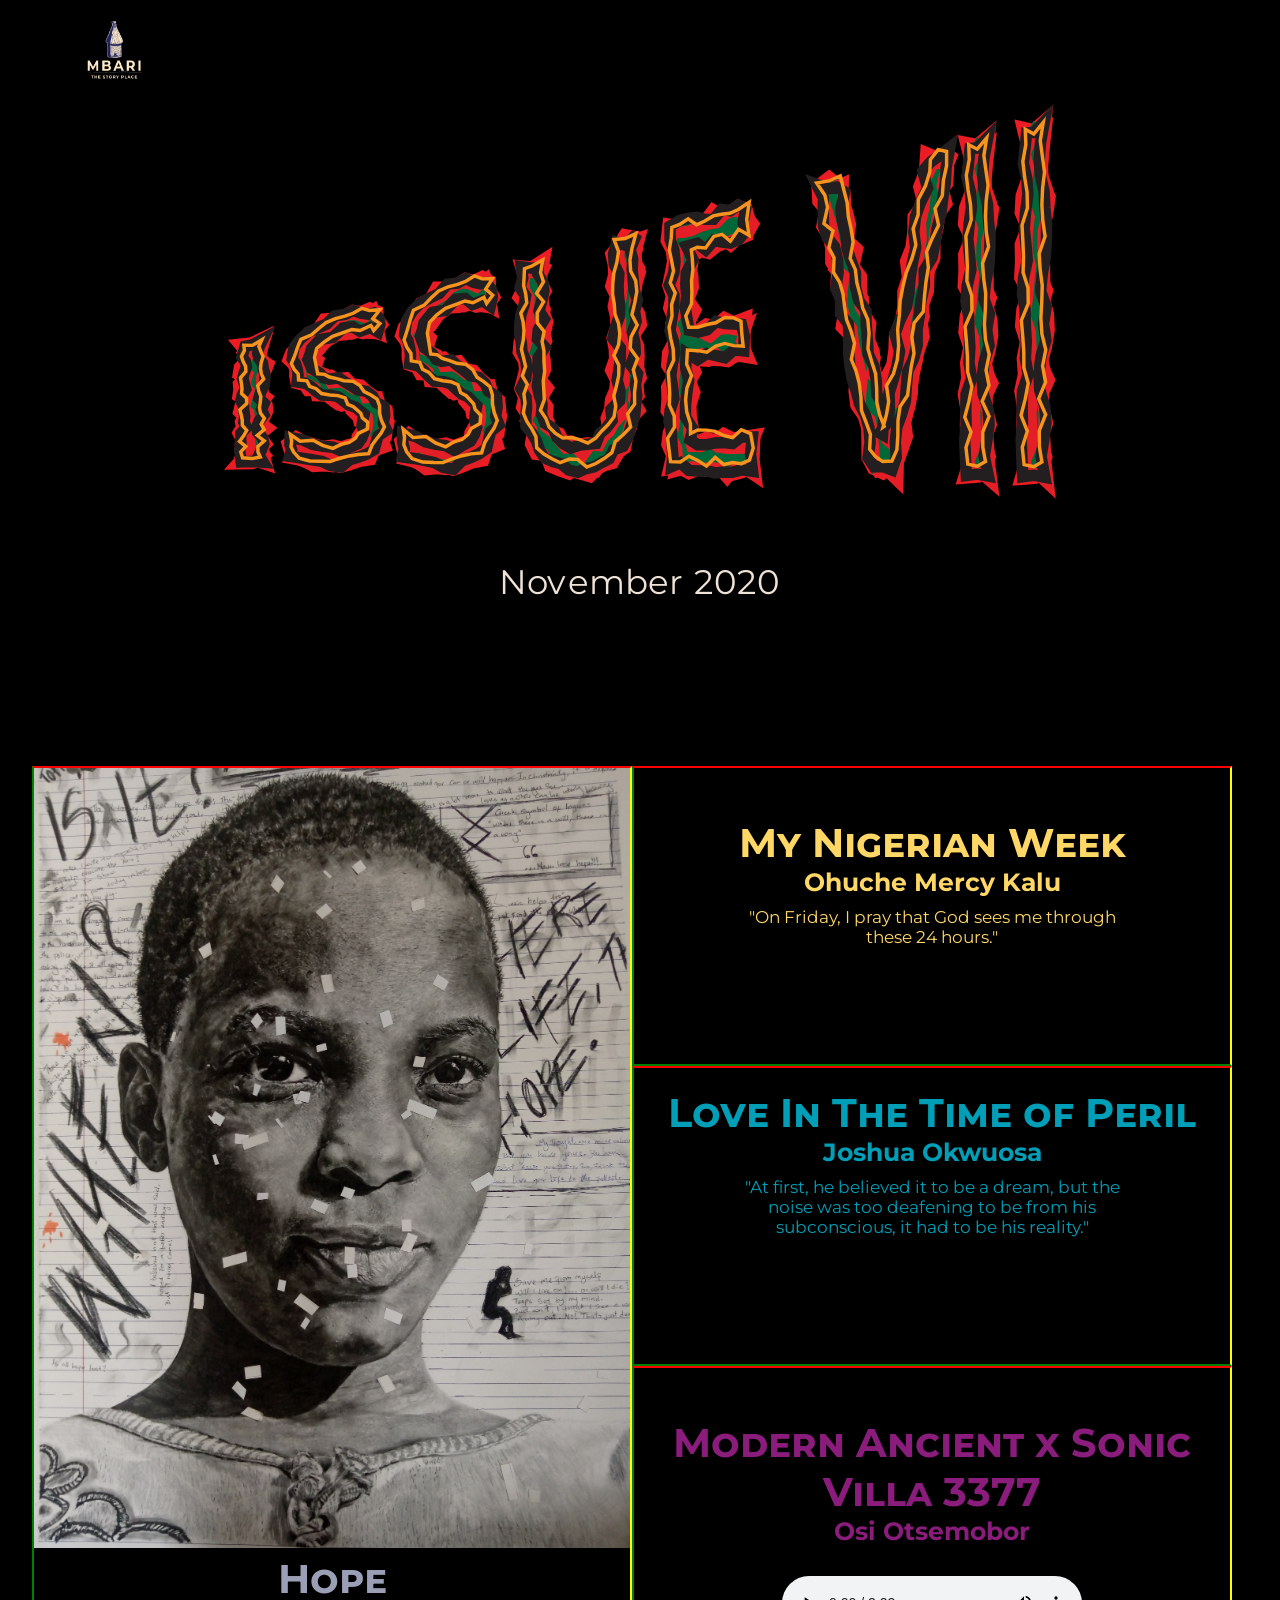
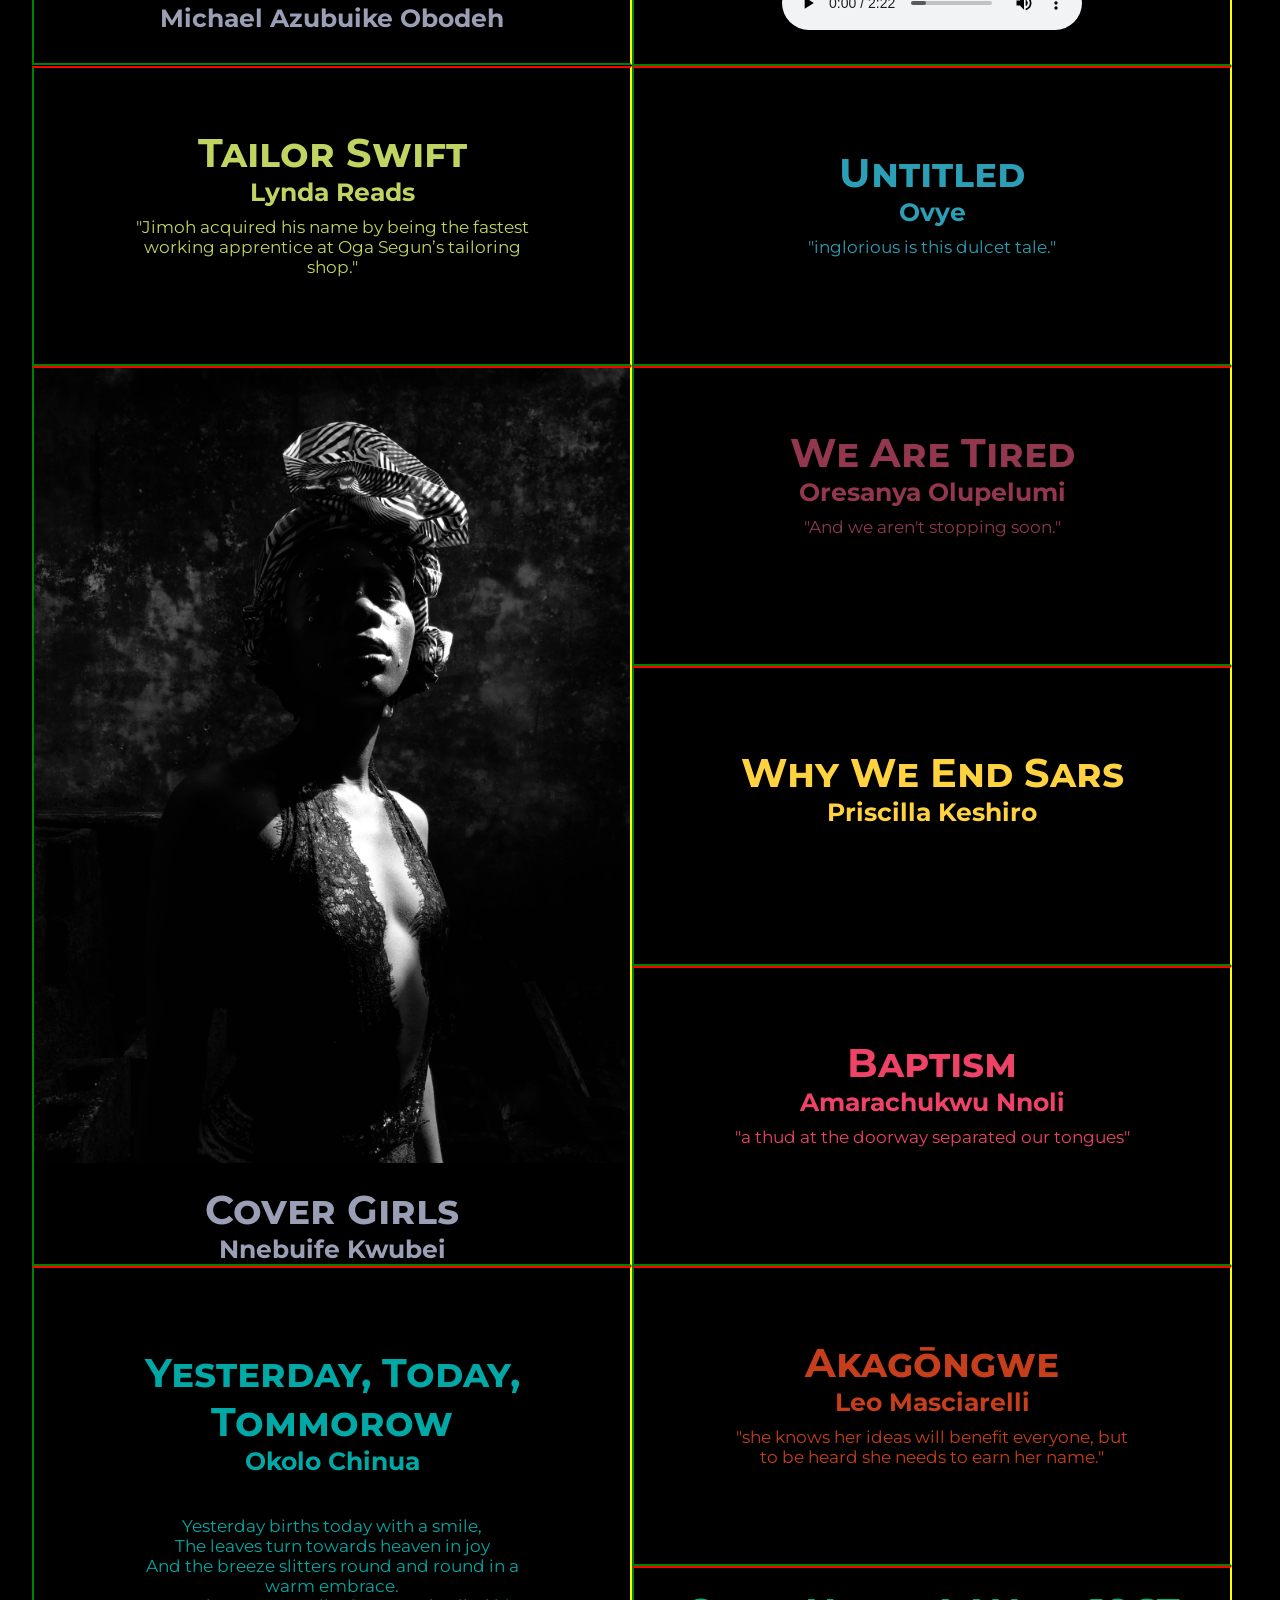
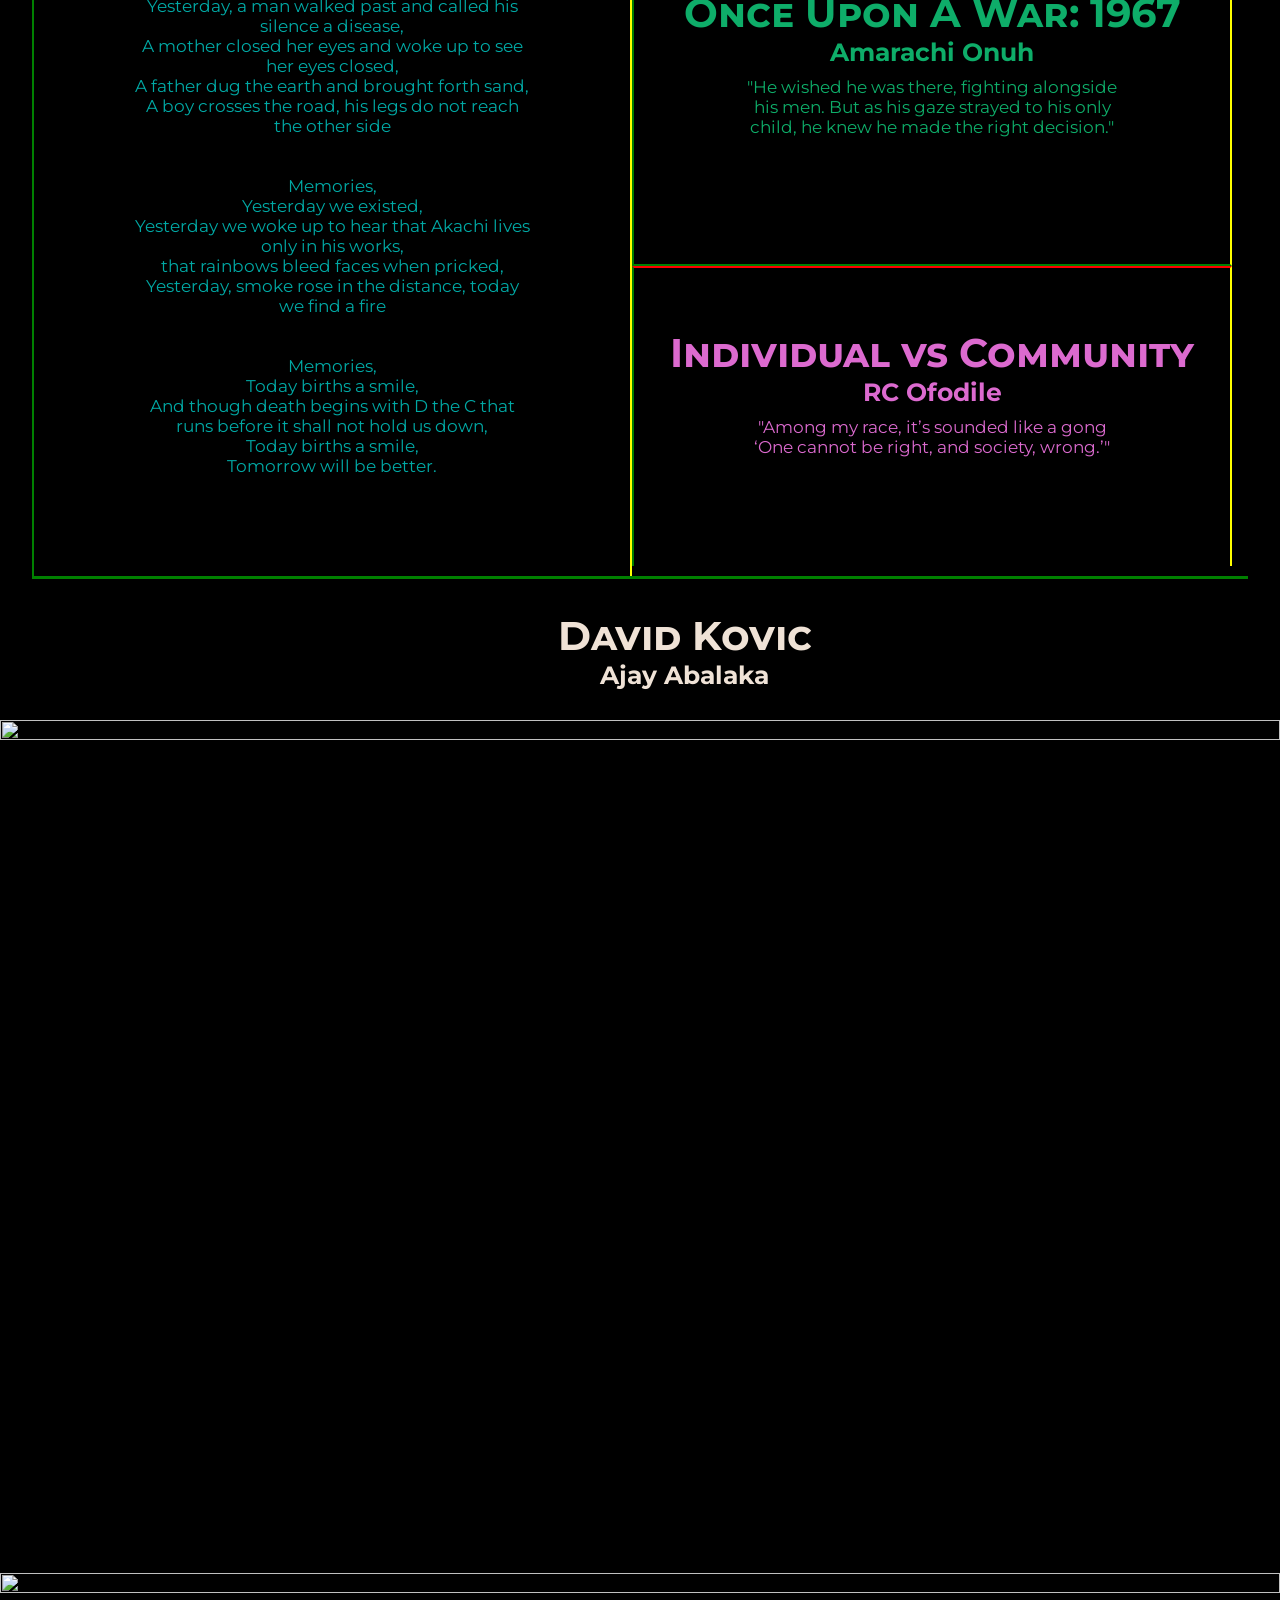
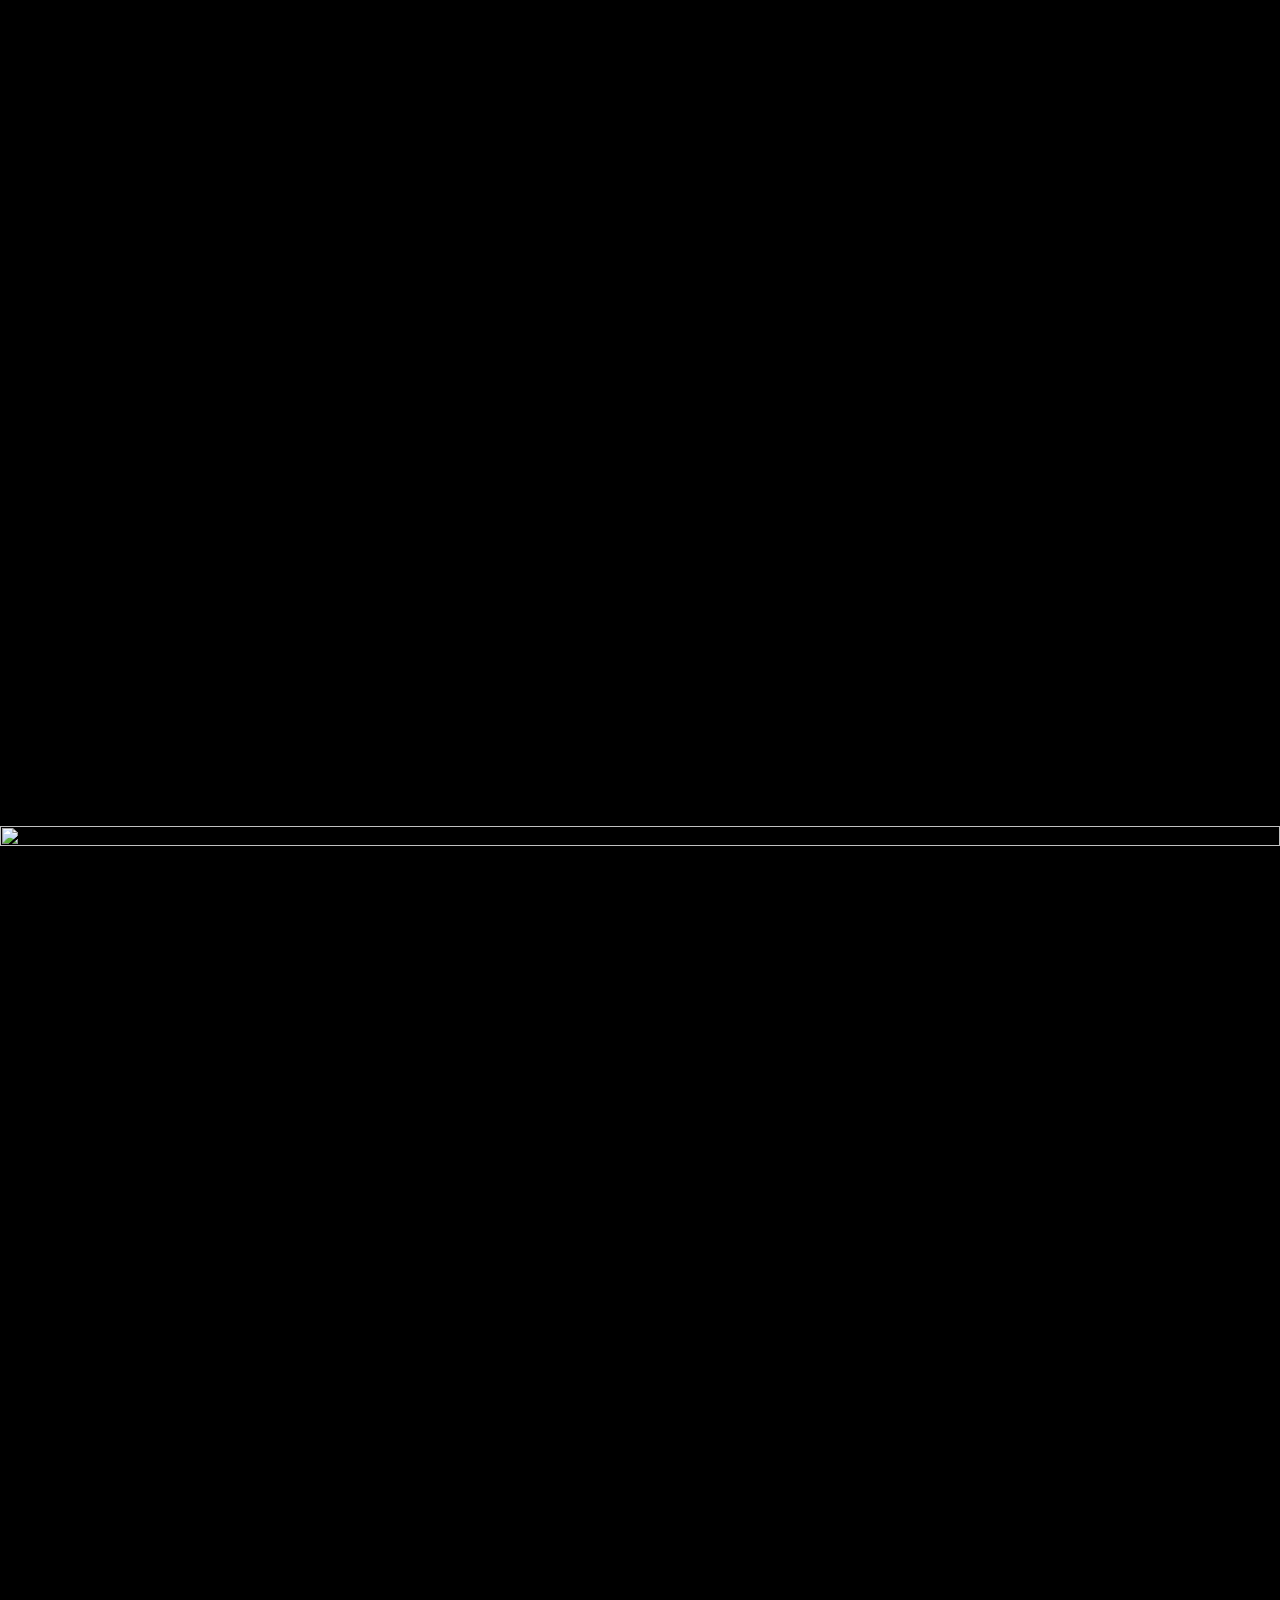
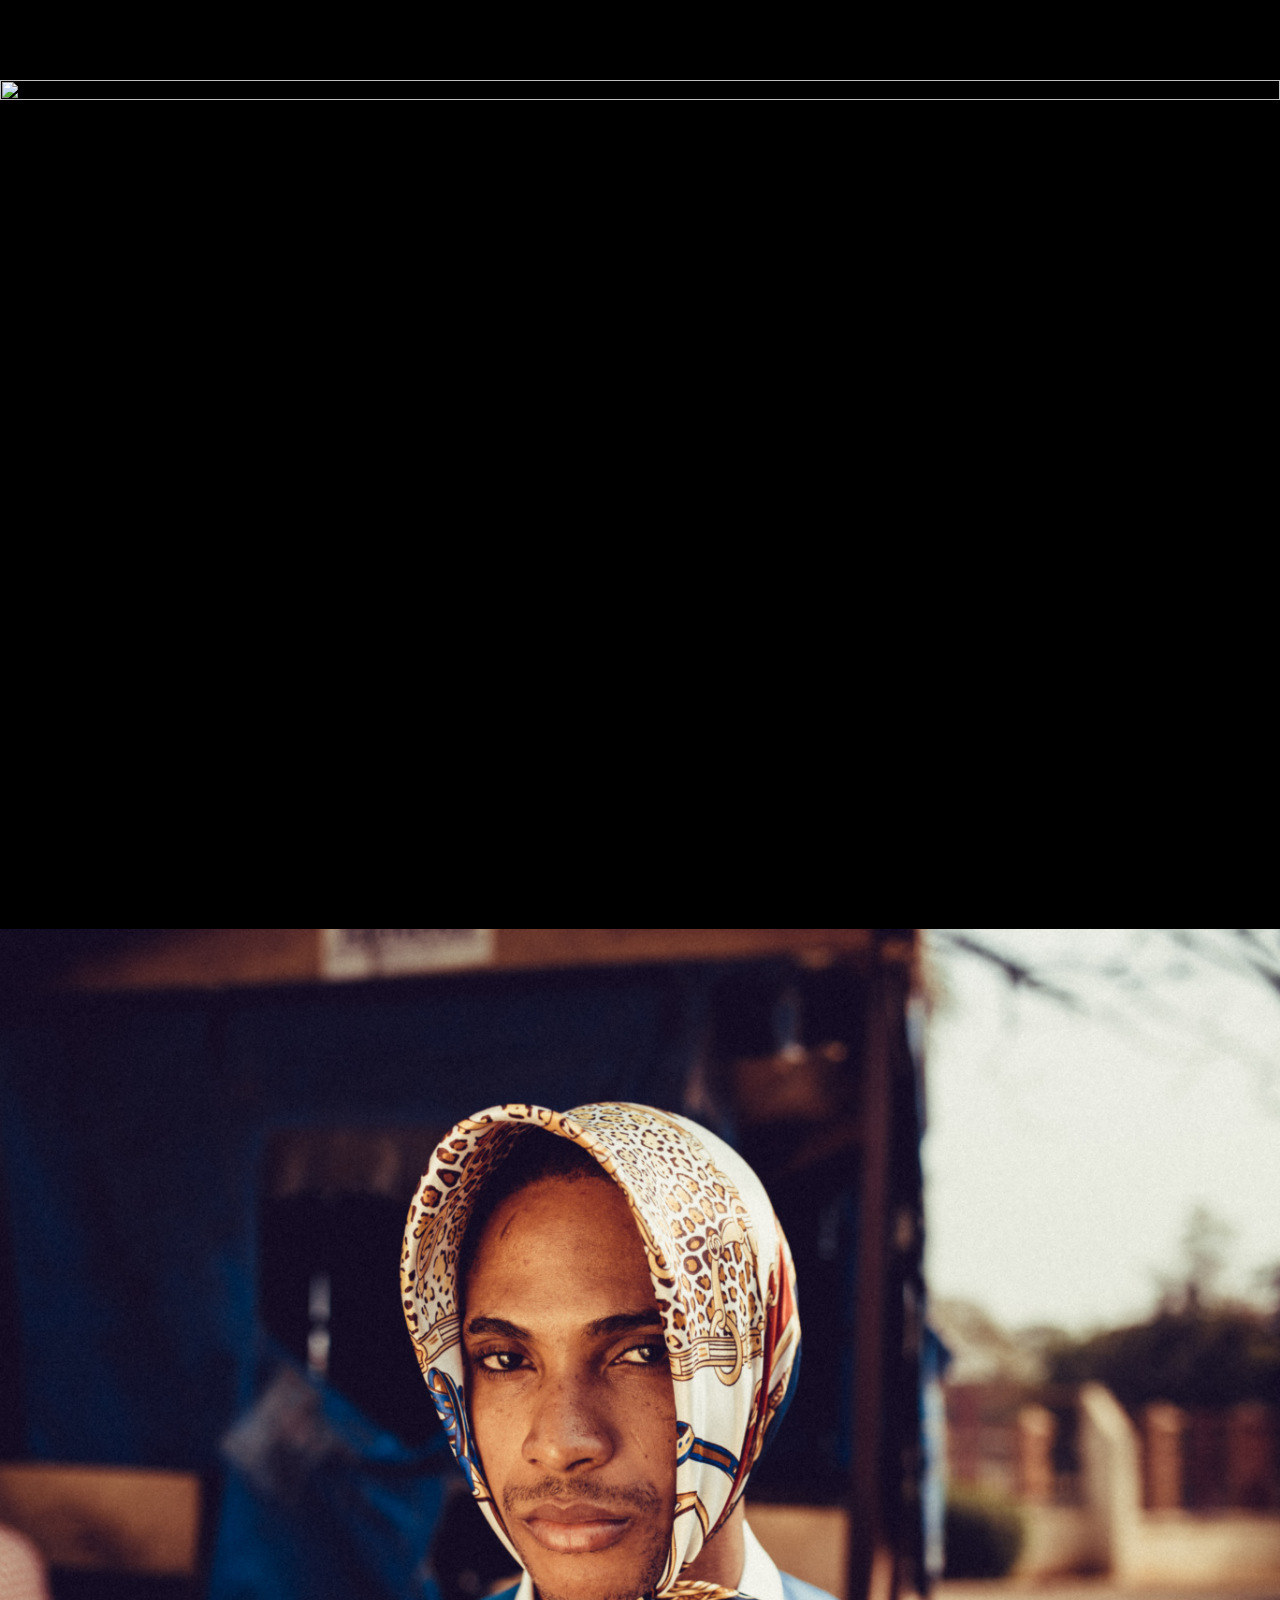
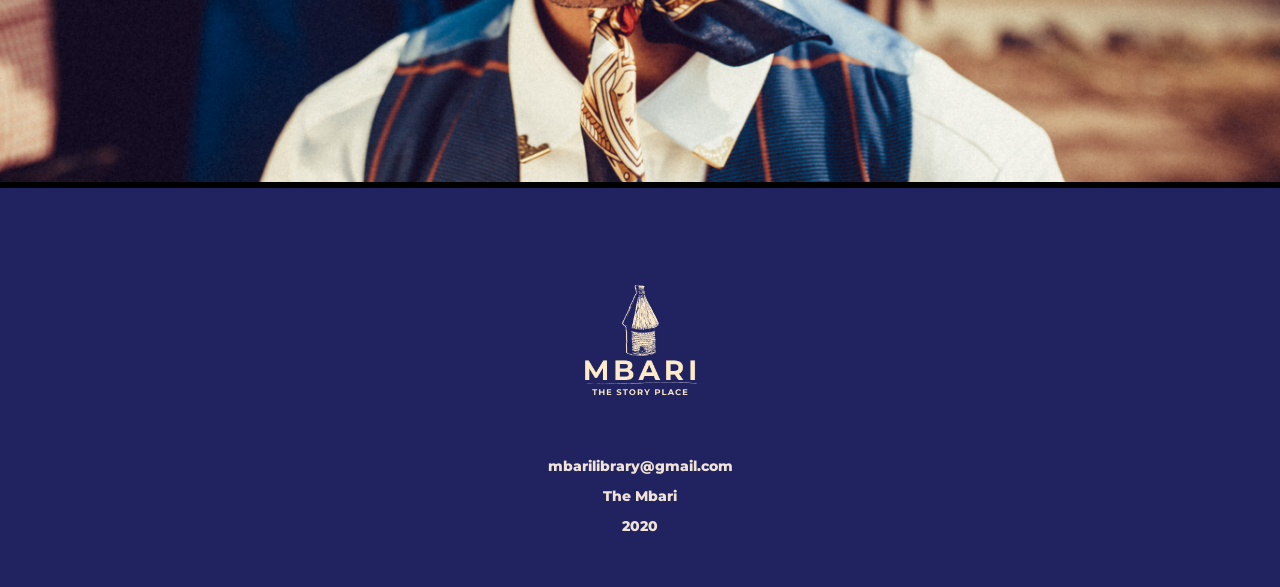
==== commit ed814934: "Rename issueViiCover.html to index.html" ====
--- a/index.html
+++ b/index.html
@@ -3,8 +3,9 @@
 <head>
     <meta charset="UTF-8">
     <meta name="viewport" content="width=device-width, initial-scale=1.0">
-    <link rel="stylesheet" href="./fullpage.css"/>
-    <link rel="stylesheet" href="./vii.css"/>
+    <link rel="stylesheet" href="issueViiCover.css">
+
+    <link rel="stylesheet" href="https://unpkg.com/flickity@2/dist/flickity.min.css">
     <link rel="stylesheet" href="https://cdnjs.cloudflare.com/ajax/libs/font-awesome/4.7.0/css/font-awesome.min.css">
     <link href="https://fonts.googleapis.com/css2?family=Kanit:wght@800&display=swap" rel="stylesheet">
     <link href="https://fonts.googleapis.com/css2?family=Rubik+Mono+One&display=swap" rel="stylesheet"/>
@@ -19,91 +20,535 @@
     <!-- Load an icon library to show a hamburger menu (bars) on small screens -->
 
     <div class="topnav" id="myTopnav">
-     <a href="file:///C:/Users/User/Desktop/Mbari%20WebApp/index.html" class="logo"> <img src="./Mbari (1) - Copy.png" alt="Mbari Logo" width="90" height="90"></a>   
+     <a href="" class="logo"> <img src="./Mbari (1) - Copy.png" alt="Mbari Logo" width="90" height="90"></a>   
       <a href="#about" class="about" ></a>
     </div>
 
-    <div>
+    <div >
         <section class="sections0">
-            <svg class="ilogo6 id="Layer_1" data-name="Layer 1" xmlns="http://www.w3.org/2000/svg" viewBox="0 0 725.45 432.88"><defs><style>.cls-1{isolation:isolate;}.cls-2,.cls-3,.cls-5,.cls-6,.cls-7{fill:none;}.cls-2,.cls-6{stroke:#231f20;}.cls-2{stroke-miterlimit:10;}.cls-2,.cls-7{stroke-width:3px;}.cls-3{stroke:#ed1c24;stroke-width:13px;}.cls-4{fill:#006838;}.cls-5{stroke:#e41e26;}.cls-5,.cls-6{stroke-width:10px;}.cls-7{stroke:#f7941d;}.cls-8{font-size:30px;fill:#efe2d6;font-family:Montserrat-SemiBold, Montserrat;font-weight:600;}.cls-9{letter-spacing:-0.02em;}.cls-10{letter-spacing:0em;}.cls-11{letter-spacing:-0.01em;}.cls-12{letter-spacing:0em;}</style></defs><title>issueViiCover3_jazz2</title><g class="cls-1"><path class="cls-2" d="M35.78,222.67l-8,1.58-6.05-3.06-3.49-3.8,1.65-4.75-.52-4.74,3.86-4.9-2.63-4.66,1.66-4.88-1.72-4.65,1.77-4.93-3.2-4.44,1.76-5-4-4.22,3.4-5.22L18,160.64l1.75-5-.43-4.68,3.77-5.52-1.57-4.46,1-5-5.69-3.39,1-5,.3-6.11,9.61-1.25,7.07-1.7,4,3.55L35.5,127.9l.36,4.88,1.76,4.59L34.44,143l.14,4.93,2.12,4.58-1.88,5.3,4,4.36-2.61,5.38.52,4.92,2.05,4.76-6.9,5.68,6.19,4.42-2.83,5.2,1.7,4.87-3.81,5.15,5.31,4.8-2.9,5.06-1.06,5Z" transform="translate(-3.2 88.59)"/><path class="cls-2" d="M62.8,218.34l-2.48-5.22,5.25-5.26-4-5.59,9.33,4.32,9.18,2.69,8.62,4.82,9.47-1.29,7.75.81,7-3,7.6-2.29,1.69-6.06,3.83-4.81-3.4-5.44,2.88-4.88-3.82-3.39L117,176.6l-4.85-2.45-2.89-5-6.83-1.2L97,165l-9.5,1.67-5.75-3.23-6-2.3L73,156.21l-3.39-3.71-6.84-2.11L64,143.91l-.91-5.4L61.7,134l4.36-5.1,2.09-4.74,2.62-6.65L78,112.18l4.88-7.27,8.94-3.16,8.2-4.17L108.57,93l7,3.75,7.82-6.55,6.54,1.84L138,92l-3.77,7.16,5.31,4.55-2.91,6.64-6.27-3-7.6-.34-7.54-1-8.21.74-10.09,5.78-9.55,5.08-7.77,7.29-2.69,5,4.7,3.68-3.28,9.35,10.75,1.42.8,5.54,6.56-.61,6.1,1.75,6.58,1.15,3.3,7.23,7.49,1.41L126.5,163l3.61,5.2,5.51,3.44,6.23,3.89.37,7.35.07,7-2.39,5.74,3,6.29-3,5.7-8,4.24-4.28,5.84L121,221.58l-8.6-.42-7.51,5.63-9.11-.57-7.16-3.88-8.91-1.28-8.39-2.24Z" transform="translate(-3.2 88.59)"/><path class="cls-2" d="M161.13,218.72l-2.48-6.57,5.25-6.57-4-7,9.33,5.47,9.17,3.41,8.63,6,9.47-1.59,7.74,1,7-3.63,7.59-2.77,1.69-7.39,3.83-5.83L221,186.58l2.88-5.91-3.82-4.2-4.7-8.86-4.85-3.1-2.9-6.21-6.82-1.65-5.48-3.79-9.5,1.79L180,150.47l-6-3.06-2.74-6.24-3.39-4.77-6.84-2.92,1.21-8.07-.92-6.82L160,112.9l4.37-6.15,2.08-5.82,2.63-8.15,7.23-6.22,4.87-8.73,9-3.32,8.2-4.61,8.54-5.05,7,5,7.83-7.52L228.24,65l8.11.36-3.78,8.47,5.32,5.81L235,87.55l-6.27-3.94-7.6-.82-7.55-1.69-8.2.45-10.1,6.51-9.54,5.73-7.78,8.61-2.68,6.08,4.7,4.82-3.28,11.47L187.43,127l.8,6.9,6.56-.51,6.1,2.37,6.57,1.64,3.3,9,7.49,1.94,6.58,2.9,3.6,6.42L234,162l6.23,4.83.37,8.91.07,8.43-2.39,6.93,3,7.64-3,6.89-8,5.12L226,217.8l-6.62,4.82-8.6-.49-7.51,6.93-9.11-.65L187,223.64l-8.91-1.57-8.38-2.77Z" transform="translate(-3.2 88.59)"/><path class="cls-2" d="M361.48,146.82l2.31,9.13-5.74,9.16,3.18,9.51-3.06,8.82-1.56,9.06-6.3,6.53-1.26,9.17-5.76,5.42L339,220.73l-7,2.21-5.73,6.33-7.48-.67-7.16,5.05L304.11,229l-8,.64-6.64-5.13-6.71-4.26-2.66-8.7-5.38-5.43-2.25-7.65-7.78-5.62L264,184.4l-1.62-8.1,2.45-8.67.4-8.22L261,151.83l3.37-8.42-.36-8-1.76-7.77,3.17-8.53-.14-8-2.12-7.64L265,95l-4-7.17,2.62-8.6-.52-7.91-2.05-7.5L266.9,57l5.15-7.09,7.51,1,1.65,7.61-3.81,9.12,5.32,6.86-2.9,8.84-1.07,8.36.49,8-1.9,8.49-1.15,8.3,2.84,7.67-.81,8.25L277,140.67l-.53,8.18,5.3,7.59-5.16,9,7.17,7-3.58,9.4,5.47,6.5,3.6,6.74,5.27,4.85,2.78,10.63,8.23.67,7.68-.86,7.55,1.53,6.59-4.76,3.92-7.82,5.81-4.78,3.77-7.46,4.18-8-2.89-9.45,1.31-8.6,4.63-9.16-1.82-9-.53-9.13,3.42-9.67-5.64-8.39,1-9.33,4.32-10-.13-9.22.25-9.29L347.49,69l-2-8.74L348,50.38l-4.5-8.06L344.15,31l9.15-4.65,5.65,5.1-.78,6.72L363.23,46l-5.74,10.5,1.56,8.73-.3,9.15.51,9-1.7,9.41.85,8.92,5.15,8.29-.78,9.26-2.3,9.44.39,9.08Z" transform="translate(-3.2 88.59)"/><path class="cls-2" d="M462.37,229.51l-8.07,3.68-7.63-7.61-7.62,5.74-7.63-2.44-7.64.6-7.63-5.41-7.63,3.49-7.64-2.33-7.39,2.32,1.87-9.6-3.2-9.9,1.76-10-4-9.77,3.4-10.06L391,168.49l1.75-10-.43-9.88,3.77-10.32-1.56-9.77,1-10.09-5.68-9.1,1-10-.54-9.8,3-10.47.58-10-4.26-9,3.37-10.67-.36-9.83L391,30l2.91-9.86,6.65-1.64,7.31-4.86,7.31.54,7.31-7.5,7.31,1.57,7.3-2.74L444.4.54l7.32,7.79L461.07-1.8l-2.16,15.22,1.31,13.22L451.81,24l-7.22,9.33L437.36,31l-7.23.28-7.23,2.46-7.23-.82L406,35.21l1.86,12.87L407,58.35l-1.18,10.34-.53,10.18,5.3,9.13-5.38,11,5.48,6.08,5.54,4.81,7.8-5.76,7.8-1.67,7.8-2.74,7.81,7.84,6.77-4.33,1,10.38-1.47,10.05L447.44,126l-7.8,5.49-7.8-1.85-7.8.11-7.81-1.89-5.94,5.49.14,8.15L406,152.53,407.82,163l.53,10.61-3.42,10.79,5.64,10.43-1.34,9.65,6.84,5.31,7.64-.25,7.64.28,7.64-2.25,7.65-3,7.64,3.51,9.28-5.58.6,14.21Z" transform="translate(-3.2 88.59)"/><path class="cls-2" d="M634.37-47.62l.29,14.82L627.46-21l1.78,14.26L625.48,5.8,623.8,19l-5.88,11.72.34,13.71-3.77,12.25L614,70,610.08,82,611,95.86l-3.87,11.92,1.68,14.15L603.34,133l0,13.38L599.46,158l-1.77,12.5-5.79,10.54L591.22,194l-3.16,11.63,3.25,14.86-4.08,13.62-9.67,1.39-8.26-5.12-1.51-11.92-6.21-9.72,1.09-13.29L560.19,184l-3.82-10.67.9-13.16L555,148.74l-4.17-10.25-.33-12.39-6-9,.37-12.71-2.63-10.87-4.1-9.88,4.47-15.28-8.06-7.16.57-12.73-3.76-9.8,1.51-13.36-7.23-7.22.65-12.69L525.21-6.06l-2.7-9.68,8.15,1,6.48-.92,3.49,6.53L542,2.59l1,12,1.6,11.64,7.2,7.93L548.67,49,557,56.46l-2.75,14.66,5.34,9.58,2.45,11.47,3.18,11.1-4,15.37,3.94,10.75,3.42,11.14.16,13,3.78,11.11,5.24,10.45-.27,12.56.46,11.81,1.63.85-3-13.45L579,175.06l6.4-10.5.41-13.19,1.64-12.7,5.43-11.25-3.25-14.71,3.13-12.27,6.29-11.23,2-12.86,2.4-12.78.67-13.42.2-13.57L609,24.3,606.82,10,609-3.13l1.15-13.42,8-11.78,1-10.57,6.55-9.75Z" transform="translate(-3.2 88.59)"/><path class="cls-2" d="M668.13,232.85l-8,4.66-6-8.45-3.49-10.73,1.65-13.5-.52-13.49,3.86-13.65-2.63-13.41,1.66-13.63-1.72-13.4,1.77-13.69-3.2-13.19,1.76-13.72-4-13,3.4-14-2.25-13.14,1.75-13.79-.43-13.43,3.77-14.27L653.84,1.85l1-13.78-5.69-12.14,1-13.75.3-17.23,9.61,1.32L667.19-55l4,11.68-3.37,14.6.36,13.64L670-1.75l-3.18,14.4.14,13.68,2.12,13.34-1.88,14,4,13.11L668.55,81l.51,13.68,2.06,13.52-6.9,14.42,6.19,13.17-2.83,13.95,1.7,13.63-3.81,13.91,5.31,13.56-2.9,13.8-1.06,13.79Z" transform="translate(-3.2 88.59)"/><path class="cls-2" d="M717.38,233.65l-8,4.89-6-8.86-3.49-11.27,1.64-14.18L701,190.05l3.87-14.33-2.64-14.09,1.66-14.31-1.71-14.09,1.76-14.37L700.7,105l1.76-14.4-4-13.65,3.4-14.66-2.26-13.82L701.32,34l-.43-14.11,3.77-15L703.1-9l1-14.46-5.68-12.83,1-14.43.31-18.1,9.61,1.52,7.06-1.25,4,12.32L717.1-40.93l.36,14.32,1.76,14L716.05,2.5l.14,14.36,2.12,14-1.89,14.73,4,13.8L717.8,74.22l.52,14.35,2,14.2-6.89,15.11,6.18,13.85-2.82,14.64,1.69,14.31-3.81,14.58L720,189.51,717.14,204l-1.07,14.47Z" transform="translate(-3.2 88.59)"/></g><g class="cls-1"><path class="cls-3" d="M33.48,221.11l-5.71,2.32-9.9.16,5.5-6.19-4-4.75-.4-4.74.52-4.76-2.3-4.63,3.05-4.92-1-4.68,2.83-5-4.28-4.32,1.19-4.87,4.84-5.41-6.64-3.81.69-4.83L17.49,156l5.64-5.8-5.66-3.64.84-4.91,5.39-6-2.32-4.23,1.69-5.23-3.52-4.24,8.22-.88,8.79-4.2-1.71,6.24-2,5.46,1.11,4.67,4.47,4-.68,5.15-3.59,5.7-.92,5.11,2.37,4.55-3.12,5.45,5.73,4.14-4.6,5.58.11,4.94,2.77,4.68-3,5.23,3.17,4.73-2.14,5.11.2,5,3.42,4.87L33,212.47l4.34,5.13Z" transform="translate(-3.2 88.59)"/><path class="cls-3" d="M66,217.91l-4.42-4.8L60.1,208l6.24-4.5,4.85,2.76,9,2.75,9.23,2.3,8.71-1.15,7.44,1.89,6.81-2.38,7.92-1.46.67-6.38,3.15-4.56,5.44-5.58-7.1-3.81-.92-4-6.11-5.8-1-6.57-8.25,1.73-5.5-3-3.17-6.11L90,163.47l-5.2-3.62-7.71,0-3-4.45-6.54-1.69-1-5,.09-5.59-1.62-5-4.08-4,2-5.11,5.65-4.79,5-5.83,4-6.53,8.34-3.55,5.37-7.86,9.26-.6,8.08-2.81L115.84,93l6.79,1.23,7.7-3.34,5.27,2.22.18,5.64,3.42,5-4.92,6.32-5.27-.3-6.52-1.94-8,2.58L107,107.7l-9.46,6.54-9.16,4.12-5.78,7L77,129.84l2,4.21.35,8.29,7.13,4.33,3.15,3.39,6.5-.48,5,3.33,8.11-1,5,5,7.84,1.19,4.76,4.54,5.54,3.71,1.06,6.6,4.49,4.27,1,6.36,6.28,6.08-1.38,6.11-.71,6.14L138,206.82l-4.73,5.82-3.06,7.7-9.08,1.4-7.65,2.54-8.54,2.6-9.13-2.23-7.48-.49-9.65.06-8.37-3.54Z" transform="translate(-3.2 88.59)"/><path class="cls-3" d="M164.33,218.17l-4.41-6-1.49-6.44,6.23-5.6,4.85,3.49,9,3.47,9.24,2.9,8.71-1.39,7.44,2.35,6.81-2.9,7.91-1.75.68-7.79,3.14-5.53,5.44-6.75-7.09-4.73-.92-4.92-6.11-7.21-1-8.06-8.26,1.93-5.5-3.77-3.16-7.62-7.59-1-5.21-4.64-7.7-.24-3.06-5.66-6.53-2.37-1-6.31.1-7-1.63-6.35L159.24,113l2-6.31,5.65-5.66,5-7,4-7.88,8.33-3.88,5.38-9.38,9.26-.14,8.07-2.94,7.28-4.54L221,67.17l7.69-3.59,5.28,3,.18,6.86,3.42,6.29-4.92,7.43-5.27-.64-6.53-2.7-8,2.72-7.49-3.77-9.46,7.52-9.16,4.56L181,103.23l-5.61,5.25,2,5.35.35,10.33,7.12,5.69,3.16,4.32,6.5-.35,5,4.29,8.12-1,5,6.33,7.83,1.68,4.77,5.67,5.53,4.66,1.07,8,4.49,5.27,1,7.73,6.28,7.46-1.38,7.37-.71,7.43-5.16,5.92-4.73,7.06-3.06,9.36-9.09,1.72L211.81,226l-8.53,3.22-9.13-2.7-7.49-.57L177,226l-8.38-4.39Z" transform="translate(-3.2 88.59)"/><path class="cls-3" d="M358.22,147.15l4.31,8.84,1,9.38-7.34,8.53,2.54,9.68L357,192.66,353.69,201l-1.82,9.58-7.13,4.78-5,6.71-7.64,1.16-5.51,7.61-7.59,0-7.38-5.37-7.9,7-7.67-2.73-7.59-3.06-3.34-9.87-9.3-1.31L272,207.91l1.6-10-4.49-6.59,0-8.25-4.79-7.17,1.83-8.49-3.39-7.8,2.22-8.27,2-8.3-1.1-7.92-4.48-7.39.69-8.11L265.7,111l.91-8.24-2.37-7.58,3.12-8.73-5.72-6.74,4.6-9.15-.12-8-2.43-8.26,8.36.69,8.44-5.44-1.76,9.6.2,8.08,3.42,7.34-5.07,9.31,4.35,7.2-1.39,8.45,2.46,7.71-5.25,9.06,4.14,7.49-1.64,8.4.52,8.09-3.87,8.6,2.64,7.86-1.44,8.54,2.44,8-.32,8.68,5.34,6.62,1.88,8.22,7.65,2.87,4,7.49,7.51-.06,7,2.68,7-1.33,8.23,1.44,5.63-6.81,5.76-6.39-1.72-10.83,3-7.67.76-8.51,3.71-8.6.79-9-4.26-8.73,3.38-9.57-.37-9.14-1.76-8.92,3.18-9.69-.14-9.18L344.37,88l1.88-9.56-4-8.33,2.61-9.76-.51-9.06-2.05-8.65,5.85-7.69,5.14-7.86,7.5,1.42,1.66,8.56-3.81,10.08L364,55l-2.9,9.8L360,74.12l.5,9-1.9,9.46-1.15,9.28,2.83,8.63-.8,9.22L358.29,129l-.48,8.43Z" transform="translate(-3.2 88.59)"/><path class="cls-3" d="M460,226.29l-5.65,5.09-7.63,2-7.62-9.26-7.63,5.54-7.64.42-7.63-.85-7.63,3L400.88,228l-8.33.85L395.08,218l-4.28-9.89,
-                1.2-9.92,4.83-10.09-6.63-9.62.69-9.93-.33-9.86,5.63-10.43-5.65-9.34.84-10,5.39-10.64-2.32-9.63,1.69-10.21-3.79-9.29,2.41-10.38-3.22-9.28,2.22-10.39,2-10.41L394.68,39l-4.48-8.79,1.36-12.42,9,1.33,7.31-.76,7.31-5.21,7.31,2.27,7.31-9.92,7.3,4.4,7.31-2.15,7.32-5.95,5.86,1.81,2.68,9.5-1.91,11.68-6.54,1.45-7.22,6.62-7.23-5.39-7.23,7.85-7.23-.18-7.23,5.12-8.82-4.06,3.53,11.32L408.73,58l.52,10-3.86,10.86L408,88.46l-1.66,10.38L408.18,109l8.05,1.36,7.8-5.54,7.8,1.29,7.8-6.82,7.81,3.63,9.42-3.64-1.15,14.28.18,12.79-8.45-4-7.8,3.16-7.8-.49-7.8,8.78-7.81-.53-5.77.24-2.2,8.16-.58,10.69,4.25,10.32-3.37,10.9.36,10.62,1.77,10.61-2.92,11.59,8.3.07,7.64-3,7.64,2.49,7.64-5.73,7.65,3.55,7.64-.87,10.16-1.56-6,14.82Z" transform="translate(-3.2 88.59)"/><path class="cls-3" d="M631.86-43.23l1.59,10.09-.76,13.6-8.37,11.3L626,6l-1.8,13.12-2.68,12.78,0,13.65-5.1,11.81-1.2,13.13-4.89,11.68,1.91,14.25-3.32,12.15-6.81,10.63,4.17,15.15-2.84,12.16L601.59,159,594,168.83l3.22,14.8-3,11.82L586.92,205l0,13.19-2.66,8.59-6.74,5.38-7.5-3.65-4.62-9V206.79l-.2-12.69L562,183l-6.42-9.3-1.48-11.85,1.3-13.35-1.26-11.92-4.41-10.05.86-13.08L543,105.51l2.27-13.88L543,80.55l-4.79-9.38L539,58.26l-5.17-9L533.78,37,531.44,26.3,526,17.81l2.73-14.19L522.45-4l-.68-12.5,8.89-6.66,7.2,5.69,5.23,6.59.53,12.35,2.61,10.91-1.6,13.86,4.64,9.64.51,12.47,3.76,10.41L554,71.32,559.14,81l.42,12.7,6,9.39-1.16,13.73,4.28,10.59.43,12.85L571.62,152l-1.51,13.95,3.62,11.26.55,11.54,6.57,9.43-5.12.51.61-11.89,4.78-10.8,2.71-12.13-1.94-14.14,5.39-11.13,1.81-12.69.46-13.23,5.2-11.51,2-12.78.12-13.49,4-12.22-1.68-14.12,4.66-12.14,1.66-13.15.18-13.6,8.77-11.3-3.78-14.77L615.52-29l1.13-15.31,8.82,3.68Z" transform="translate(-3.2 88.59)"/><path class="cls-3" d="M665.83,228.58l-5.71,6.63-9.9.79,5.5-17.66-4-13.5-.4-13.49.52-13.51-2.3-13.38,3-13.67-1-13.43,2.83-13.77-4.28-13.07,1.19-13.63,4.84-14.16-6.64-12.56.69-13.58-.33-13.42,5.64-14.56-5.66-12.39.84-13.67,5.39-14.75-2.32-13,1.69-14L651.9-52.92l8.22,1.62,8.79-7.37L667.2-42.28l-2,
-                14.21,1.11,13.43,4.47,12.71L670.07,12l-3.59,14.44-.92,13.87,2.37,13.31-3.12,14.19,5.73,12.9L665.94,95l.11,13.69,2.77,13.43-3.05,14,3.17,13.48-2.14,13.86.2,13.7,3.42,13.64-5.08,13.82,4.34,14.23Z" transform="translate(-3.2 88.59)"/><path class="cls-3" d="M715.08,229.16l-5.7,7-9.9.84L705,218.42l-4-14.19-.4-14.17.53-14.19-2.31-14.06,3.06-14.35-1-14.12,2.83-14.45-4.28-13.75,1.2-14.31L705.37,76l-6.63-13.25.68-14.26-.32-14.1,5.63-15.24L699.08,6.06l.84-14.34,5.39-15.44L703-37.39l1.69-14.67-3.52-14.48,8.22,1.81,8.78-7.62-1.71,17.19-2,14.89,1.1,14.11L720-12.76l-.69,14.58L715.73,17l-.91,14.55,2.37,14-3.12,14.87,5.72,13.58-4.6,15,.12,14.37,2.76,14.11L715,132.11l3.17,14.16-2.14,14.54.21,14.39,3.41,14.31L714.6,204,718.93,219Z" transform="translate(-3.2 88.59)"/></g><g class="cls-1"><path class="cls-4" d="M37.44,223.82l-9.67-1.31-8.84.42,2.81-5.53-2.11-4.76-.47-4.73L23.27,203,17,198.53l5.49-5.09L18,189,20,184.1,23.4,179l-3.86-4.33.12-4.77,1.84-5-2.94-4.29,5.18-5.66-7.06-3.45,3-5.34L16.76,142l1.33-5,.82-4.93,4.57-6-2-3.41,6.27-4.75,5.45,2.1-1.07,3.79-.29,5,.86,4.72-.23,5,2.68,4.38-.15,5,3.08,4.42-3.5,5.59L33.77,163l0,4.95.09,4.94,2.91,4.64-.88,5.07L37,187.44l1.1,4.92-4.18,5.24.4,4.93,3.34,4.87-2.9,5-1.27,5.11Z" transform="translate(-3.2 88.59)"/><path class="cls-4" d="M60.48,218.66,63,213.09,61.6,208l3.22-4.86L71,206.43l9.12,2.71,8.54,5L98.17,210l7.79,3.79,6-5,7-1.83,7.07-3.12-1.26-6.52.74-5.43,1.3-5-4.54-3.36L119.8,174l-9.23,2-3.12-4.37-7.53-.23-5.29-3.18-6-3L85,159.57,79,158.09l-8.66.17,1.3-6.93-2.55-3.74-1.47-4.75-1.37-5,.58-4.49L65.37,129l2.38-4.81,1.92-6.94,8.47-4.93,7.1-4.66,7.32-4.26,7.9-3.66,8.11-5,7.24-1.16,7.39-2.33,7.58-1.59,4.28,3.77.36,5.49,3.34,5-2.86,6.38-5-3.78L123.45,105l-8.76,4.33L107,112,96.3,110.7l-7.57,7.91L83,125.44l-2.29,4.16,1.78,3.74-1.2,8.06,6.2,4.39,2.38,4.08,7.07-1.3,5.27,2.9,3.52,5.65L116,154.59l6.2,3.39,6.2,3.11,1.08,7.64,8.79,1.31,2.65,5.89-3.07,7.89,2.89,
-                    6.1-2,5.6,2.56,6-4.47,4.81-1.56,7.52-7.51,3.82L120,219.76l-7,3-7.93,4.73-9.23-.32-7.42-3.36-8.87-2.1-9.5-.53Z" transform="translate(-3.2 88.59)"/><path class="cls-4" d="M158.81,219.11l2.54-7-1.42-6.46,3.22-6.07,6.21,4.22,9.11,3.44,8.55,6.22,9.48-5,7.79,4.69,6-6.17,7-2.2,7.07-3.77-1.26-8,.74-6.61,1.29-6.09-4.53-4.17-2.46-11.71-9.23,2.24-3.11-5.44-7.53-.47-5.29-4-6-3.86-3.6-7.1-6.06-2-8.66-.1,1.3-8.62-2.55-4.78-1.47-6L164.54,118l.58-5.6-1.43-5.63,2.39-5.88L168,92.28l8.48-5.6,7.1-5.34,7.32-4.81,7.89-4,8.11-5.69,7.24-1,7.39-2.37L229.1,62l4.28,4.84.36,6.68,3.35,6.31-2.86,7.59-5-4.86-7.42-2.13L213,85.26l-7.66,2.85-10.73-2.27-7.57,9.35-5.73,8.14-2.29,5,1.78,4.75-1.2,10,6.2,5.71,2.38,5.15,7.07-1.33,5.26,3.76,3.52,7.07,10.24-2.78L220.5,145l6.2,4,1.07,9.32,8.8,1.79,2.65,7.2-3.08,9.51,2.9,7.43L237,191l2.57,7.33-4.47,5.82-1.56,9.11-7.51,4.65-7.77,2.52-7,3.7-7.94,5.83-9.22-.34-7.43-4.12-8.87-2.57-9.49-.63Z" transform="translate(-3.2 88.59)"/><path class="cls-4" d="M363.84,146.58,361.1,156l.9,9.26-4.23,8.83.64,9.38-1.61,9.06L350.28,199,352,210.69l-8.87,2.7-2.69,9.89L333,225.55l-7.74-1.29-6.27,5.9-7.31.16-7.37-2.79-8,1.46-5-8.53-10.12,2.06L277.54,214l-6.91-5.19-2.27-8.4-1.67-8.22,2.83-9.16-2.44-7.58-5.79-7.33,6.23-8.92.15-8.1L268,143l-.86-8,.23-8.12-2.68-7.63.14-8.07-3.07-7.45,3.5-8.73.82-8.24,0-8.07L266,70.63l-2.91-7.31,1-8.71,7.94-3.56,9.47-3-3.35,
-                    11.22.4,8,3.35,7.34L279,83.45l-1.29,8.41-.75,8.26,4.47,7.31,1.49,7.92-6.47,9.19,4,7.53.4,8.11-.53,8.24,2.31,7.93-2.84,8.58,1.74,8-1.38,8.89,6.33,6.08,2.23,7.59,1.44,10.14,9.88-1.75,6.23,3,7,.23,7.71,5.75,5.13-9.05,5.9-3.62,8.86-2.78,1.51-9.7,3.88-8.33-2.34-9.57L347,161l-3-8.72,2.21-9.42,2-9.45-1.1-9.08-4.48-8.53.69-9.27,3.59-9.8.91-9.39-2.37-8.74,3.12-9.88-5.73-7.89,4.61-10.3-.12-9.2-2.44-9.54,8.37,1.1L361.74,27,360,37.71l.2,9,3.42,8.3-5.08,10.28,4.36,8.17-1.4,9.42L364,91.6l-5.25,10,4.14,8.45-1.65,9.37.53,9.06-3.81,10.34Z" transform="translate(-3.2 88.59)"/><path class="cls-4" d="M464.11,231.85l-9.81-2.52-7.63,1.88-7.62-4.82-7.63,2.83-7.64.53L416.15,224l-7.63,8.34-7.64-7.5-9.15,5L393,218l3.45-10-3.86-9.86.13-9.92,1.84-10-2.94-9.74,5.17-10.32-7.05-9.3,3-10.21-2.93-9.55L391.15,119l.83-10,4.57-10.66-1.43-9.72-5.22-8.94,6.4-11.2.16-10,.29-10-.86-9.76.23-10-2.73-9,7.16-1.7,7.31-6.16,7.31,2.72,7.31-.87,7.31-1.94,7.3-2.11,7.31-6.12,7.32-.78,8.53-3.16,1.49,13.21-3.81,11.65-6.12,1.35-7.22,6.52-7.23-2.34h-7.23l-7.23.75-7.23,7.9-4.88,1.83-5.55,8.34,4,9.19.4,10-.52,10.24,2.3,9.71L408.4,98.51l.72,9,7.11,2.42,7.8-7,7.8.47,7.8,5.64,7.81-10.53,9.52.59,1,14.15-4.83,9.64-5.66,7.4-7.8-.31-7.8-6.61-7.8,4.16-7.81-1.37-7.17,5.63-2.14,10,3.21,10.33L407.91,163l-2,10.76,1.1,10.56,4.48,10.49-1.35,8.51,5.95,3.8,7.64,1.16,7.64-3.39,7.64,4.27,7.65-8.21,7.64,6.44,6.42-1L463,216.64Z" transform="translate(-3.2 88.59)"/><path class="cls-4" d="M636.17-50.8l-4.09,17.29L631.25-20,625.88-7.78l-.16,13.65L624,19l-6.11,11.64,3.78,14.91-7.43,11,2.12,14.33-4,12-5.48,11.36,1.51,14-2.3,12.5-3.94,11.72.63,13.65-7.13,10.14,4.57,15.4-5.07,10.91.62,13.57-3.44,11.53-3,11.71-5.25,6.81-6.51,1.35-10.24,7.51L570,217.35l-2-11.86-1.85-11.87-3-11.23-1.91-11.73-4.71-10.14-2-11.54-5.08-9.73L550.72,126l-1.35-11.77-2.1-11.28-2.22-11.15-4.93-9.38L538.83,70.8l-3.2-10.31-3.19-10.24,1.87-13.59-2.52-10.6-5.34-8.54.65-12.7-.91-11.6-2-7.08,6.44-7.36L541-25.53,538.16-7.38l6,8.43,2.49,11,1.61,11.68,4.33,9.89L551.74,47l3.09,10.85-.61,13.28,6.23,9,1,12.39-2.54,14.49,8.49,8,1.45,12.25,2.42,11.74L567.93,154l7.55,9.09,1.3,12.54-3.66,13.51,3.33,11,4.32.66-2.5-13.41,4.13-10.85-.92-13.72,4.27-11.51,4.1-11.7,1.09-13-2.14-14.26L591.61,
-                    100l5.6-11.46,3-12.5-.12-13.61,5.14-11.93-3.34-14.67,6.57-11.68,2-13.12L610-2.84l5.08-12.42-.88-14,3.86-11.88,7.72-2.18Z" transform="translate(-3.2 88.59)"/><path class="cls-4" d="M669.79,236l-9.67-3.33-8.84,1.48,2.81-15.76L652,204.84l-.47-13.49,4.11-13.66-6.24-13.22,5.49-13.84-4.5-13.18,1.93-13.66,3.45-13.89-3.86-13.08L652,83.29l1.84-13.78-2.94-13,5.18-14.42L649,29.85l3-14.09L649.11,2.89l1.33-13.78.82-13.69,4.57-14.71-2-10.62,6.27-10.21,5.45,8.54-1.07,10-.29,13.74.86,13.47L664.84-.62l2.68,13.12-.15,13.75,3.08,13.17L667,53.76l-.83,13.83,0,13.71L666.18,95l2.91,13.39-.88,13.82,1.11,13.64,1.1,13.67-4.18,14,.4,13.69L670,190.82l-2.9,13.79-1.27,14.15Z" transform="translate(-3.2 88.59)"/><path class="cls-4" d="M719,236.9l-9.66-3.49L700.54,235l2.8-16.56-2.1-14.18-.48-14.17,4.11-14.34-6.23-13.9,5.49-14.52-4.5-13.86,1.92-14.35L705,104.52l-3.86-13.76.13-14.21,1.84-14.47-2.94-13.72,5.17-15.1-7.05-12.88,3-14.77L698.37-7.94l1.32-14.47.83-14.37,4.57-15.39-2-11.18L709.38-74l5.44,9-1.07,10.5L713.46-40l.86,14.16-.23,14.41,2.68,13.81-.14,14.43,3.07,13.85-3.5,15-.82,14.52,0,14.38.09,14.38L718.34,103l-.87,14.5,1.1,14.32,1.1,14.35-4.18,14.67.4,14.37,3.35,14.32L716.33,204l-1.27,14.86Z" transform="translate(-3.2 88.59)"/></g><g class="cls-1"><path class="cls-5" d="M40.44,225.91l-9.72-3.19H25.3l-5.55-3.45,5.8-4.79.38-4.84-.83-4.81L26.32,200l-1.45-4.76-1.74-4.69,2.09-5-.66-4.76-4.45-4.3,2-5,1.2-5,1.37-5-2.89-4.33L22,152.3l1.71-5.13-4.17-3.91,1.81-5.17,2-5.25-3.32-4,5.33-4.79,5.42-1.17,7.59-3.76-1.64,5.44-1.24,5.28v5l6.46,3.59-2.11,5.48-3.65,5.72-.17,5,1.1,4.8.18,5-.64,5.08L40.51,174l.71,5-2.44,5.27-4.05,5.32,6.62,4.55-6.54,5.37L37,204.4l-.47,5,1,5,.73,5Z" transform="translate(-3.2 88.59)"/><path class="cls-5" d="M63.35,220.8l5.33-5.61.74-5.27-6.22-6,9.22,6.46,9.31,3.6,10.13,1.54,9.26,1.74,7.7-1.58,6.92-3,7.72-2,3.93-5.16-2-6.21,2.61-5.14.67-4.81-.57-5-8.7-5.09L115,176.45l-4-3.55-8.2.62-5-3.58-5.38-3.83-8.19-.26-1.44-6.74-4.91-2.6-5.91-1.94-1.39-4.68-.62-5.26-.51-5.24-6-3.7,3.38-5.22,5.64-4.66,4.29-5.89,4.75-6,6.54-5.13,7.59-3.89,7.31-6.45,8.67-3.5,7.24.14,6.57,2.16,8.51-6.32L136,96l2.08,4.69-.46,6,1.06,5.41-5.77-2.24-8.2,1.78-6.9-1.75L110,112.5l-10.33.91-8.15,6.64L85.75,127l-5.82,4.43L85.56,135l-3.45,9.19,9.15,2.64,2.84,3.43,2.68,4.36,8-.76,6,2.16,5.7,3.9,8.19.72,2.38,6.92,10.27-.62,1.95,6.55,6,4.17,1,7.37-.17,7.19-4.9,5.73.29,5.6,2.63,7L134.39,214l-5.4,4.47-6.52,3.08-6.86,2.76-8.36,1-8.48,2.33-7.55-.76-9.91.68-8-4.76Z" transform="translate(-3.2 88.59)"/><path class="cls-5" d="M161.68,221.8l5.33-7,.73-6.58-6.21-7.51,9.22,8.14,9.3,4.5,10.14,1.93,9.26,2.15,7.69-1.94,6.93-3.62,7.71-2.44,3.93-6.27-2-7.58,2.61-6.24.67-5.85-.57-6.12-8.7-6.36-4.44-3.58-4-4.44-8.2.57-5-4.54-5.37-4.87-8.19-.57-1.45-8.41-4.9-3.4-5.92-2.65-1.38-5.89-.62-6.61-.51-6.57-6.06-4.94,3.39-6.36,5.64-5.5L175,96.1,179.73,89l6.54-6,7.59-4.34,7.3-7.48,8.68-3.75,7.24.62,6.56,3,8.51-7.19,2.2,6.23,2.08,5.8L236,83.18,237,89.79l-5.77-3-8.2,1.75L216.15,86l-7.85,2.79L198,89.38l-8.15,7.74-5.75,8.28-5.82,5.19,5.63,4.69-3.46,11.24,9.16,3.66,2.84,4.36,2.68,5.47,8-.65,6,2.84,5.71,4.94,8.18,1.12,2.39,8.5,10.27-.52,2,8,6,5.16,1,8.94-.17,8.69-4.9,6.89.29,6.78,2.63,8.51-9.76,4.15-5.4,5.42-6.52,3.77-6.86,3.39-8.36,1.24-8.48,2.91-7.55-.9-9.92.91-8-5.89Z" transform="translate(-3.2 88.59)"/><path class="cls-5" d="M366.87,150.06l-5.54,9.56-1.23,9,5.48,9.82-7.11,7.94-2.34,8.38-1.91,8.5-4.52,6.67-3.23,7.65-4.33,7.2L335,226.6,328.6,230l-6.44,6.62-7.58-2.16-7.5-2.11-7-3.37-8-.17-6.5-4.94-4.27-7.3-7.87-4.4-1.83-8.69-.56-8.6-4.91-7.17,5.12-9.41-1-7.95-2.79-7.87,1.64-8.26,1.24-8.25V137.8l-6.45-7.17,2.11-8.37,3.65-8.7.16-8.14-1.09-7.9-.19-8.06.65-8.24-3.92-7.16-.71-7.89,2.58-9.11L275,59.24l9.7-9-5.61,12.11,2.17,7.61-.46,8.28,1,8,.73,8,3,7.62L283,110.48l1.42,8L281,127.15l2.1,7.88.47,8.14-4.1,8.65,6.23,7.57-5.27,9,5.2,7.42-.52,8.52-.92,9.43,7,5.42,4.67,6.25,5.3,6.43,7.94-.68,7.11,6.79,6.5-9.09,7.29.89,3.93-7.4,5.21-5,3.89-7.11,6.58-7.18v-9.43l-4.51-9.11,6.61-9.23.16-9.29.29-9.32-.86-9.17.23-9.31-2.68-8.84L349,100l-3.08-8.66,3.5-9.91.83-9.42,0-9.27-.09-9.24L347.28,45l1-9.95,7.95-3.71,9.45-3-3.33,12.52.39,9,3.35,8.37-2.91,9.82-1.28,9.4-.76,9.28,4.47,8.33,1.49,8.93-6.47,10.17,4,8.56.4,9.12-.54,9.06Z" transform="translate(-3.2 88.59)"/><path class="cls-5" d="M467.11,236.32l-9.86-6.58-7.63-1.17-7.63,9-7.63-8.31-7.63-.65-7.63,1-7.63-1.79-7.64,1.83-7.64,2.19,2.1-10-.66-10L393.18,202l2-10,1.19-10,1.37-10-2.89-9.76.15-10,1.71-10.12-4.17-9.48,1.82-10.16,2-10.23L393,102.84l6.24-11-.47-9.92-2.62-9.48,1.64-10.32,1.24-10.28v-10l-6.46-8.36,2.53-11.95,8.35,2,7.31-1.72,7.3-3.45,7.31-2.2,7.31-1.06L440,7.65l7.31-3,7.32,1.48L459.29,9,465,16.16l-5.69,10.2-4.58,2.49-7.23,1.09-7.23,3.17-7.22,2.75-7.23,5.89-7.24-1.85-6,2.6-2.83,9.14,2.1,9.68.47,10.07-4.1,10.92,6.23,9L409,102.42l3.84,7.48,6.3.89,7.8,3.66,7.81-6.46,7.8-.95,7.8,1.51,9-4.76L454.63,118l6.11,14.7-10.35-1.62-7.8,5-7.8-1-7.8-.3-7.81-5.4L410,133.08l4.68,12-6.4,11.26L408.16,167l-.29,10.66.86,10.6-.23,10.66,2.73,10.81,7.78.2,7.64-4.33,7.65,4.78,7.64,1.1h7.64l7.65-.17,8.66-3.66-.52,13.43Z" transform="translate(-3.2 88.59)"/><path class="cls-5" d="M639.18-46.45l-6.76,16.69-2.88,13,4,15L625.82,9.54l-2.55,12.87-1.38,13.2-3.35,12.47-.8,13.31-.51,13.41-4.18,12-1.55,12.9L613.57,114l-4.13,11.76-3.32,12-3.5,11.86.59,13.64-2.33,12.28-3.82,11.5,1.81,14.19L595,212.58l-4.06,11.16-.26,16.56-10.13-9.74L573.63,232l-3.62-8.3-.56-12.57-1-12.36L566.37,187l-8.32-8.37L557.94,166l1.36-13.43-2-11.58-3.18-10.82L551.83,119l-1.52-11.68-5.9-8.94L541.6,87.6,541.8,75l1.74-13.6-8.48-6.83,4.14-15.16L535,29.94l-1.69-11.16-3.1-10.12L527.35-1.58l-4.41-13.09,10.67-.41,9.46-4.31-.4,14.87,4.13,9.81,2.57,11-1.84,14.06,8.1,7.39-3.17,15,6.44,8.75.26,12.78L558,87.93l5.83,9.44,2,11.85.33,12.85L571,132.34l-2.86,14.71,8.89,8.29L576.28,169l4.94,10.67.36,12.49.2,11.84,2.33,1.93-.18-12.74-3.24-13.87,8.29-9.66,2.31-12.42,2.43-12.43,1.33-13,2.37-12.58L597,105.58l2.29-12.7L598.49,79,604,67.34,607,54.67l2.19-13,2.07-13.08-.64-13.93,3-12.9,1.09-13.5,1.1-13.53,5.61-10.84,7.43-2.21Z" transform="translate(-3.2 88.59)"/><path class="cls-5" d="M672.79,241.57l-9.72-8.44-5.42.2-5.55-9.64,5.8-13.54.38-13.59L657.45,183l1.22-13.64-1.45-13.51-1.75-13.44,2.1-13.75-.66-13.51-4.45-13.05,2-13.78,1.19-13.72,1.38-13.77-2.9-13.08.16-13.56L656,20.31,651.86,7.64l1.82-13.93,2-14L652.32-33l5.33-11,5.42-.67,7.59-6.82L669-37.31l-1.24,14V-9.55l6.46,12.33L672.12,17l-3.65,14.46-.17,13.76,1.1,13.56.18,13.72-.65,13.83,3.93,13.28.71,13.73-2.44,14-4,14.08,6.62,13.3-6.54,14.12,2.17,13.65-.47,13.76,1,13.74.73,13.78Z" transform="translate(-3.2 88.59)"/><path class="cls-5" d="M722,242.79l-9.72-8.85-5.42.22L701.36,224l5.8-14.22.38-14.27-.84-14.25L707.93,167l-1.45-14.18-1.75-14.13,2.1-14.42-.66-14.2-4.46-13.73,2-14.47L705,67.45,706.32,53l-2.89-13.75L703.58,25l1.71-14.56L701.12-2.93l1.82-14.61,1.95-14.68-3.31-13.41,5.32-11.48,5.42-.63,7.59-7.05-1.64,14.87L717-35.2v14.4l6.45,13L721.37,7.13l-3.65,15.15-.16,14.44L718.66,51l.18,14.4-.65,14.52,3.92,14,.71,14.41-2.44,14.69-4,14.77,6.63,14-6.55,14.81,2.17,14.32-.46,14.45,1,14.42.73,14.47Z" transform="translate(-3.2 88.59)"/></g><g class="cls-1"><path class="cls-6" d="M37.43,223.81l-9.66-.73-9.58.31-.81-6-.62-4.71,1.18-4.74-.28-4.72.32-4.74,4.93-5.06-2.43-4.6.78-4.85-.79-4.68-.22-4.74-2.43-4.43,1.09-4.9,3.2-5.26-1.18-4.58-1.49-4.49,1.25-5,2-5.21-.93-4.59-3.09-4,1.64-5.18,1.2-4.24,6.25-1.27L37,116.48l-3.44,7-1.14,5.23,1,4.69,3.21,4.23.65,4.86,1.53,4.7-.23,5.06-.93,5.17-2.75,5.41L33.47,168l4.78,4.36L36,177.57l2.12,4.78-4.32,5.36L32,192.77l.59,4.9,4.4,4.75,1,5-1.87,5-2.42,5.11Z" transform="translate(-3.2 88.59)"/><path class="cls-6" d="M60.49,218.65l1.65-5.55L60.55,208l.24-5.89,11.75,2.52,8,3.69,9.25,1.65,8.34.84,7.85,3.35,6.89-3.52,6.92-2.87,3.6-5,2-5.37L123.64,192l.6-4.53,1.2-5.47-7.59-6.19-5.6-1.76L108,170.87l-4.9-3.8-6.51-1.54-8.08-.16-5.33-3.63L79,158.08l-4.56-3L67,154l.77-5.85-.7-5.17-1.56-5-2.82-4.11.65-4.91,1-5.24,4.93-6.68,6.93-6,8.49-4,7.93-3.49,7.15-7.06,8.78-1.21L116,91.64l6.73,2.27,6.26,1,4.89-1,4.33,4.22,1,5.65-1.93,6.61-6.54-3.65-9,3.21-6.53-4L107,107l-9.11,8.25-11.13,1.85-7.35,7.73-1.37,5-1.8,4.85,3.44,7.57,7.08,4.25,2.92,3.61,5.1,1.37,8.33-1.27,4.93,3.53,6.08,3.36,5.67,3.84,7.61,1.17,5.15,4.13,2.86,5.56,7.07,3.49.55,7.46-1.3,7.17,2.94,5.94-7.29,5L135.79,206l-1.91,7L127,217l-7.22,2.55-7.2,2.12-7.49,6.28-9.29-1.44-7.3-3.38-8.94-1.53-9-1.37Z" transform="translate(-3.2 88.59)"/><path class="cls-6" d="M158.82,219.11l1.64-7-1.58-6.45.24-7.4,11.75,3.26,8,4.64,9.24,2.1,8.35,1.07,7.84,4.14,6.89-4.31,6.92-3.47,3.61-6,2-6.54-1.8-6.62.6-5.52,1.19-6.64-7.58-7.7-5.6-2.28-4.27-4-4.9-4.79-6.51-2.08-8.08-.43-5.33-4.66-4.19-4.69-4.56-3.86-7.41-1.68.76-7.29-.7-6.5-1.55-6.3L161,112.8l.66-6.12,1-6.51,4.93-8,6.93-7.1L183,80.56,191,76.75l7.14-8.24,8.78-.92,7.39-4L221,66.83l6.26,1.53,4.89-.9,4.32,5.37,1,6.9-1.93,7.93-6.54-4.77-9,3.44-6.52-5.28-8.21.85-9.11,9.63-11.13,1.65-7.36,9.17-1.36,6.1-1.8,6L178,124l7.08,5.58,2.92,4.58,5.1,1.9,8.33-1.27,4.93,4.51,6.08,4.31,5.67,4.87,7.6,1.64,5.16,5.14,2.86,6.83,7.06,4.37.55,9-1.3,8.66,2.95,7.22-7.3,6-1.61,6.24-1.91,8.53-6.86,4.8-7.22,3.11-7.2,2.62-7.49,7.72-9.29-1.71-7.3-4.15-8.95-1.87-9-1.68Z" transform="translate(-3.2 88.59)"/><path class="cls-6" d="M363.83,146.58,362,156l1.07,9.34-1,9.39-.86,9.49L358,193,355.3,202,351.19,210l-8.37,3L339,220.79l-6.6,3.3-6.49,3.58-7.07,1.65-7.23,3.17-7.69-2-6.71-5.4L290,223.29l-7.15-3.17-4.56-6.86-2.54-7.83-4-6.64-5.31-6.54-.06-8.46.69-8.37-.45-8-4.45-7.68,4.1-8.47,1.15-8.21-1-7.94-3.21-7.58-.65-7.91L261,111.85l.22-8,.94-8.2L264.93,87l1.42-8.38-4.77-6.89,2.28-8.61-1.3-9.79,9.49,1.25,5.29-.57-.42,5.58,4.39,7,1,7.93-1.88,8.6L278,91.79,282.67,99l-5.38,9.17-.74,8.23,6.47,7.12-5.8,9-.38,8.17.83,8L276.45,157l1.67,8.22,2.47,7.93-.65,8.76,3,7.8,7.29,4.63,3,7.35,5.47,5.61,6.87,4.1,7.72-2.65,6.94-.65,7.29-.76,3.36-8.68,5.58-4.69,5-6.69-1-9.33,7.46-7.73.25-9.22-2.4-8.87,1.64-9.38,1.24-9.37v-9.24l-6.45-8.25,2.11-9.5,3.65-9.82.16-9.26-1.09-9-.18-9.18.64-9.36-3.92-8.25-.71-9,2.58-10.29,7.92,2.7L363,25l-5.6,13.4,2.17,8.53-.46,9.2,1,8.87.73,9,3,8.53-2.59,9.62,1.42,8.88-3.33,9.66,2.1,8.8.47,9.06-4,10.39Z" transform="translate(-3.2 88.59)"/><path class="cls-6" d="M464.1,231.84l-9.8-1.25-7.63,2.12-7.62-.2-7.63.72-7.64-1.8-7.63.23-7.63-.59-7.64-6.72-7.43,3.25.88-9.65-.79-9.92-.23-9.92-2.43-9.83,1.09-9.95,3.2-10.12L394,158.36l-1.49-9.79,1.25-10.06,2-10.17-.92-9.84-3.1-9.48,1.65-10.17,1.75-10.24.12-10L391,69.57l4.11-10.8,1.14-10.23-1-9.71L392,29.71l-.11-11.64,8.67-5.22,7.31-1.76,7.31-.78L422.48,12l7.31,0,7.3-8.68,7.31,1.18,7.32-5,6.11,3.73-2.11,11.06L457,23.38l-5.16,6.21-7.22,3.22-7.23-.9-7.23-1.63-7.23,8.17-7.23-5.61-9.47,2.64,5.6,11.68L406,58.57l-.38,10.16.84,9.91L405.23,89l1.45,9.84,1.75,9.83,7.8,1.71,7.8-2,7.8-7.34,7.8,1.68,7.81.53,6.64.27,2.46,10-.46,13.13-8.64-.92-7.8,6.8-7.8-1.67L424,129l-7.81,5.43-10-6-.43,13.57,2.62,10.37-1.64,10.77-1.24,10.69v10.6L412,194.79l-2.52,9.37,6.59,4.25,7.64.14,7.64-1.61,7.64-.36,7.65.82,7.64-5.72,9.8.15-1.68,14.91Z" transform="translate(-3.2 88.59)"/><path class="cls-6" d="M636.17-50.79l-3.25,17.51-.66,13.61L630.05-6.54,628.47,6.73l-3.32,12.66-1.91,13-2.49,12.8L613.86,56.4,614,70l-2.94,12.42-1.42,12.93-2,12.68.14,13.51-3.22,12.05-5.24,11.08-1.06,12.85-.75,13-3.38,11.68-4.1,11.24-1.3,12.55.78,13.6-3.7,11.09-8.29-3.08-7.22.3-5.44-8,1.8-13.68-1-12.27-3.12-11.14-5.22-10-2.75-11.17L551,151l-1.92-11.49-1.24-11.84.49-12.83-.77-12.07-6.72-8.38.06-12.47-4.17-9.76,2-13.69-.49-12.08-2.71-10.55-6.34-8L526,17.81l-.34-12,.19-12.38-5.95-12,10.72,3.87,6.68-1.53,7.12,4.3L541,3.27l1.74,11.48,2.92,10.74.93,12.13,3.5,10.48,3.79,10.39.1,12.82,2.74,11.18,6.39,9,.15,12.92,1,12.46.79,12.58,4.89,10.32,2,12,.47,12.91,6.12,10-.12,12.64-.88,12.33-2.53-1.37,7.23-9.66,1.3-11.64-.36-13.5,3.73-11.76,3.34-12,2.16-12.57-4-15,4.18-11.87,5.65-11.46,2.32-12.75,1.09-13.21,2-13,2.78-12.77L604.67,23l1.48-13.23,4.49-12.46,6-12.18-4.2-14.87,7.11-8.2,6.28-4.37Z" transform="translate(-3.2 88.59)"/><path class="cls-6" d="M669.78,235.94l-9.66-1.72-9.58,1.21-.81-17.1-.63-13.46,1.19-13.49L650,177.91l.32-13.49,4.93-13.81-2.44-13.35.79-13.6-.79-13.44-.22-13.49-2.44-13.18,1.1-13.65,3.2-14-1.18-13.33-1.49-13.24L653,15.55l2-14-.93-13.34L651-24.53l1.64-13.93,1.19-11.43,6.26-.5,9.19-9.13-3.44,17.59-1.14,14,1,13.44,3.21,13,.65,13.6,1.53,13.45-.23,13.81L670,53.26l-2.75,14.17-1.42,13.91,4.78,13.11-2.29,14L670.43,122,666.1,136.1l-1.71,13.82.59,13.65,4.4,13.51,1,13.73-1.87,13.79-2.42,14.09Z" transform="translate(-3.2 88.59)"/><path class="cls-6" d="M719,236.88l-9.66-1.79-9.58,1.27-.81-18-.63-14.15,1.19-14.17-.28-14.15.32-14.17,4.92-14.5-2.43-14,.79-14.28-.79-14.12-.23-14.17L699.42,76.8l1.09-14.33,3.2-14.69-1.17-14-1.49-13.92L702.3,5.4l2-14.65-.92-14-3.1-13.45,1.65-14.62,1.19-12,6.26-.44,9.18-9.46-3.43,18.42L714-40.16,715-26l3.21,13.67.65,14.29,1.53,14.13-.22,14.49-.94,14.61L716.5,60l-1.42,14.59,4.77,13.79-2.28,14.7,2.11,14.21-4.32,14.79-1.72,14.5.6,14.33,4.39,14.19,1,14.41L717.79,204l-2.42,14.79Z" transform="translate(-3.2 88.59)"/></g><g class="cls-1"><path class="cls-7" d="M34.83,219.16l-7.06,1.41-8.33-.67-1.64-5.12,4.41-4.71-5.51-4.49,3.56-4.78L23,196l-3.85-4.41L19,187l-.91-4.54-1.2-4.49,6-5.38-.19-4.67-4.29-4,.38-4.69-.61-4.53-.69-4.49,4.66-5.59-.34-4.61-2.18-4.16-1.45-4.28,2.63-5.33-.51-4.42,7.43.08,8.27-5-2.62,6,1.78,4.38,1.88,4.41-1.68,5.26-.62,5,.75,4.7,2,4.49-5.23,5.77.91,4.68L35,166.11,34.6,171,33.81,176l.9,4.75,3.38,4.55-2.83,5.11,2.58,4.7-6,5.17,6.07,4.61-5.58,5,.08,4.75Z" transform="translate(-3.2 88.59)"/><path class="cls-7" d="M64.13,215.17l-2.45-4.92.63-5.06-1.13-5.65,8.52,5.75,11.3-.81,8.3,4.38,8.87,2.69,7.27-3.53,6.9-1.68,5.36-3.61,2.57-4.29,7.8-3.66.5-5.94-4.78-4-1.3-4-6.5-5.65-4.89-2.09-2.32-5.55-6.17-2L95.47,165l-7.21-1.24-4.79-4.22-5.62-2.13-2.36-4.81-7.35-.75-.28-5.17-3.58-4.14-2.43-4.93,2.06-4.92L65.74,128l1.56-4.75,2.83-6.68,9.43-4,5.93-5.26,6.68-5.35,8.17-3.37,8.23-2.16,7.15-2.54,7.63-4.26,6.56,1.8,9-.57-6,7.79,6.07,4.21-5.36,6.07-2.35-4.36-9.53,4.39-7-.9L107,110.82,97.76,114l-7.53,5-6.36,5.64L82,132.24,83.34,139l1.54,7.73,6,.47,4.18,2.3,6.38,1.37,6.15,1.75,8,.51,6,3.57,3.72,5.4,5.9,3,5.42,3.54,2.14,5.7.12,6.58,1.51,6.16,2.74,5.64-2.8,5.53-3.81,4.76-4.17,5.67-2.85,7.45-9.17.73-7.67,1.29-8.17,2-8.6,2.82L88,222.86l-9.78-.34-9.28-2.42Z" transform="translate(-3.2 88.59)"/><path class="cls-7" d="M162.46,214.74,160,208.56l.63-6.35-1.14-7.1L168,202.4l11.3-.93,8.3,5.47,8.87,3.37,7.26-4.32,6.9-2,5.37-4.4,2.56-5.22L226.4,190l.5-7.22-4.78-5-1.3-5-6.5-7-4.89-2.67-2.32-6.87-6.17-2.61-7.14-.85-7.22-1.75-4.78-5.39-5.62-2.84-2.36-6.08-7.36-1.24-.27-6.48-3.59-5.36-2.42-6.3,2-6.06,1.84-5.8,1.56-5.86,2.82-8.18,9.44-4.37,5.93-6.16,6.68-6.18,8.17-3.63L206.89,69l7.16-2.66,7.62-4.73,6.56,2.59,9-.16-5.95,9.12,6.06,5.43L232,85.69l-2.35-5.42-9.54,4.84-7-1.48-7.71,3L196.09,90l-7.53,5.71-6.37,6.64-1.88,9.41,1.35,8.42,1.54,9.67,6,.82,4.18,3,6.38,1.91,6.15,2.37,8,.89,6,4.56,3.72,6.69,5.9,3.75,5.41,4.43,2.14,7,.12,8,1.52,7.5,2.74,6.87-2.8,6.67L234.78,200l-4.18,6.87-2.84,9-9.17.88-7.67,1.58-8.17,2.53-8.6,3.49-7.84-.08-9.77-.39-9.28-3Z" transform="translate(-3.2 88.59)"/><path class="cls-7" d="M360.13,143.32,362.4,153l-1.24,9.91.15,10.08-6.06,8.58,2.6,11.45-6.78,7.1-6.6,5.61-3,9.79-6.75,5.13-7.22,4.3-7.77,3.1-8.12-6.68-7.13-.3-8.06,3.17-7.1-3.5-7-4-6.25-5.38-.67-9.72L272,194.9l-4.46-6.64-3.12-7.47,1.51-8.56-1-7.91,3-8.38-4.42-7.39,2.91-8.23-1.78-7.63-1.88-7.57,1.68-8.12.62-8-.75-7.72-2-7.43,5.24-9-.92-7.69-1.79-7.44.42-8,.31-6.75,6.52-2.3,9.54-5.49-2,11.32,2.58,8-6,10.08,6.07,7.23-5.57,9.81.07,8.57,5.92,7.54-1.7,8.94,1.58,8.42,0,8.67.63,8.6-1.18,8.81.49,8,.4,8-3.4,9.38,4.7,6.88,2.88,7.67,5.61,5.51,6.35,4.11,7.46-.44,6.89,1.82,7.41,2.89,6.72-4.06,5.19-6.19,5.63-5.55,5.27-7,1.47-9.07-1.66-9.21,2.34-8.61,2-9,.11-9-4.28-8.47,4.11-9.54L348.7,112l-1-8.85-3.21-8.43-.64-8.84-1.53-8.64.22-9,.94-9.16,2.74-9.65,1.42-9.38-3.89-10.5,9.59-.85,9.52-4.31-3.54,13-1.71,10.06.59,9.47,4.4,8.64,1,9.46-1.87,10-2.44,10.1,4.64,8.87-5.39,10.51-.73,9.72,6.46,9Z" transform="translate(-3.2 88.59)"/><path class="cls-7" d="M461.37,221.91,454.3,225l-7.63-1-7.62,1.78-7.63-6.24-7.64,7.57-7.63-5-7.63-3.72-7.64,5.13-8.45-.34-1.27-10.81L390,202.83,396,193l-.2-9.73-4.29-9.47.38-9.71-.61-9.62-.69-9.61,4.67-10.2-.35-9.68-2.18-9.42-1.44-9.47L393.91,96l-.43-9.63L396.7,76l-4.42-8.82,2.91-10.34-1.78-9.3-1.88-9.24,1.68-10.13.45-9.29,6.89-2.67,7.31-4.76,7.31,5.07,7.31-3.23,7.31-4.48,7.3-1.43,7.31-.9,7.32-3.28L461.07-3l-2.14,15,2,13.67-9.08-5.19-7.22,10.42-7.23-6.07-7.23,1.93-7.23,10-7.23-.56-5.23,2.28.78,7,.63,9.78-1.18,10.18.27,9.86-.31,10L405.7,96l2.53,9.77,8,0,7.8-2.26,7.8-1.49,7.8-4.61,7.81.33,6.41,2.75.64,9.63,1.29,12.22-8.34-.44-7.8-1.86-7.8,2.27-7.8,5.25-7.81-1.31-9.13-.51L406.42,138l4.27,10-4.1,10.76-1.15,10.45,1,10.31,3.21,10.26.09,8.62,6.29-3,7.64.09,7.64,1.08,7.64,3.65,7.65,1.85,7.64-7,8.09,3.36L464.65,211Z" transform="translate(-3.2 88.59)"/><path class="cls-7" d="M633.33-47.14l0,12.36L630.57-22l-.92,13.22-6.4,11.45,3.08,14.44-5.58,11.53L616,40.27l1.49,13.86-2.06,12.56L614.1,79.47l-1,12.87-8,10-2,12.32,1.91,14-2.54,12L600.89,153l-1.52,12.38-6.64,9.87-1.85,12.06-.1,12.92-.8,12.55-4.43,9.87-8,.49-6.44-4.4-5-6.32.66-12.9L563,189,559,178.61l-.53-12.17L557,154.87l-2.85-10.78-4.07-10L552.9,120l-3-10.52L546,99.59l-1.73-11.18-1.39-11.35-3-10.26-5.36-8.59.56-12.5-4.6-8.94,3.62-14.62-7.94-6.4L529.4,1.42,527.19-9,520-19.71l10.64-1.85,10-4.54L543.9-13,546.62-2.5l1,11.84L550,20.22l1.81,11.34-2.62,14.35,4.45,9.65L555,67.31l2.87,10.83,2.33,11.24,4.44,10,1.06,12.15-1,13.37,3.24,10.93,3.54,10.85.92,12.4.18,12.81L575,182.3l4,10.17-.95.73L581,182.07l1.88-11.26-1.94-13.92L587,146.43l3.25-11.79,1.16-12.71-.92-13.55,1.54-12.61.68-13,2.37-12.39,3-12.22,4.78-11.73,3.51-12.25L604,20.08,608.36,8l.13-13.4,6.3-11.77,3.79-12.57.53-10.39,6.68-8.65Z" transform="translate(-3.2 88.59)"/><path class="cls-7" d="M667.18,223.17l-7.06,4-8.33-1.76-1.64-14.56,4.41-13.26-5.51-13.05,3.56-13.32,2.72-13.37-3.85-13-.13-13.18-.91-13.11-1.2-13,6-13.93-.19-13.22L650.8,65.85l.38-13.24-.61-13.08-.7-13,4.67-14.15L654.2-.83,652-13.54l-1.45-12.85,2.63-13.89-.51-12.79,7.43,3.91L668.39-59,665.77-43.6l1.78,12.93,1.88,13L667.75-3.9l-.62,13.54.74,13.26,2,13-5.23,14.33.91,13.23,1.79,13.13L667,90.1l-.79,13.49.9,13.3L670.44,130l-2.83,13.66,2.58,13.26-6,13.73,6.07,13.16-5.58,13.57.08,13.18Z" transform="translate(-3.2 88.59)"/><path class="cls-7" d="M716.44,223.48l-7.06,4.24L701,225.88l-1.64-15.31,4.41-13.92-5.5-13.72,3.56-14,2.72-14-3.85-13.63-.13-13.84-.91-13.77L698.49,100l6-14.6-.2-13.89-4.29-13.25.38-13.91-.61-13.74-.69-13.72L703.8,2l-.35-13.83-2.18-13.38-1.45-13.51,2.63-14.56L702-66.69l7.43,4.21,8.26-10.2L715-56.57,716.8-43l1.88,13.63L717-14.87,716.38-.66l.75,13.92,2,13.72-5.24,15,.92,13.9,1.79,13.79-.42,14.13L715.42,98l.89,14,3.38,13.78L716.86,140,719.44,154l-6,14.39,6.07,13.83-5.57,14.23.07,13.85Z" transform="translate(-3.2 88.59)"/></g><text class="cls-8" transform="translate(238.59 380.14)">N<tspan class="cls-9" x="24.3" y="0">ov</tspan><tspan x="60.09" y="0">ember </tspan><tspan class="cls-10" x="170.46" y="0">2</tspan><tspan class="cls-11" x="187.83" y="0">0</tspan><tspan class="cls-12" x="207.87" y="0">2</tspan><tspan x="225.24" y="0">0</tspan></text></svg> </div>
-
-  <div class = "container">                 
-    <div class="row">
-        <div class="column" style="background-color: black; text-align:center;">
-            <img src="./obodeh_Azubuike_Michael_Hope.jpg" width="400" height="600">
-            <h3> Hope</h3>
-            <h3>Michael Azubuike Obodeh</h3>            
+            <?xml version="1.0" encoding="utf-8"?>
+            <!-- Generator: Adobe Illustrator 23.0.1, SVG Export Plug-In . SVG Version: 6.00 Build 0)  -->
+            <svg version="1.1" id="Layer_1" xmlns="http://www.w3.org/2000/svg" xmlns:xlink="http://www.w3.org/1999/xlink" x="0px" y="0px"
+                 viewBox="0 0 725.5 432.9" style="enable-background:new 0 0 725.5 432.9;" xml:space="preserve">
+            <style type="text/css">
+                .st0{fill:none;stroke:#231F20;stroke-width:3;stroke-miterlimit:10;}
+                .st1{fill:none;stroke:#ED1C24;stroke-width:13;}
+                .st2{fill:#006838;}
+                .st3{fill:none;stroke:#E41E26;stroke-width:10;}
+                .st4{fill:none;stroke:#231F20;stroke-width:10;}
+                .st5{fill:none;stroke:#F7941D;stroke-width:3;}
+                .st6{fill:#EFE2D6;}
+                .st7{font-family: 'Montserrat', sans-serif;}
+                .st8{font-size:30px;};
+            </style>
+            <title>issueViiCover3_jazz2</title>
+            <g>
+                <path class="st0" d="M32.6,311.3l-8,1.6l-6-3.1L15,306l1.6-4.8l-0.5-4.7l3.9-4.9l-2.6-4.7l1.7-4.9l-1.7-4.6l1.8-4.9l-3.2-4.4l1.8-5
+                    l-4-4.2l3.4-5.2l-2.3-4.4l1.7-5l-0.4-4.7l3.8-5.5l-1.6-4.5l1-5l-5.7-3.4l1-5l0.3-6.1l9.6-1.3l7.1-1.7l4,3.6l-3.3,5.8l0.4,4.9
+                    l1.8,4.6l-3.2,5.6l0.1,4.9l2.1,4.6l-1.9,5.3l4,4.4l-2.6,5.4l0.5,4.9l2,4.8l-6.9,5.7l6.2,4.4l-2.8,5.2l1.7,4.9l-3.8,5.1l5.3,4.8
+                    l-2.9,5.1l-1.1,5L32.6,311.3z"/>
+                <path class="st0" d="M59.6,306.9l-2.5-5.2l5.3-5.3l-4-5.6l9.3,4.3l9.2,2.7l8.6,4.8l9.5-1.3l7.8,0.8l7-3l7.6-2.3l1.7-6.1l3.8-4.8
+                    l-3.4-5.4l2.9-4.9l-3.8-3.4l-4.7-7.2l-4.8-2.5l-2.9-5l-6.8-1.2l-5.4-3l-9.5,1.7l-5.8-3.2l-6-2.3l-2.8-4.9l-3.4-3.7l-6.8-2.1
+                    l1.2-6.5l-0.9-5.4l-1.4-4.5l4.4-5.1l2.1-4.7l2.6-6.7l7.2-5.3l4.9-7.3l8.9-3.2l8.2-4.2l8.6-4.6l7,3.8l7.8-6.6l6.5,1.8l8.1,0
+                    l-3.8,7.2l5.3,4.6l-2.9,6.6l-6.3-3l-7.6-0.3l-7.5-1l-8.2,0.7l-10.1,5.8l-9.6,5.1l-7.8,7.3l-2.7,5l4.7,3.7l-3.3,9.4l10.8,1.4
+                    l0.8,5.5l6.6-0.6l6.1,1.8l6.6,1.1l3.3,7.2l7.5,1.4l6.6,2.2l3.6,5.2l5.5,3.4l6.2,3.9l0.4,7.4l0.1,7l-2.4,5.7l3,6.3l-3,5.7l-8,4.2
+                    l-4.3,5.8l-6.6,3.9l-8.6-0.4l-7.5,5.6l-9.1-0.6l-7.2-3.9l-8.9-1.3l-8.4-2.2L59.6,306.9z"/>
+                <path class="st0" d="M157.9,307.3l-2.5-6.6l5.3-6.6l-4-7l9.3,5.5l9.2,3.4l8.6,6l9.5-1.6l7.7,1l7-3.6l7.6-2.8l1.7-7.4l3.8-5.8
+                    l-3.4-6.7l2.9-5.9l-3.8-4.2l-4.7-8.9l-4.9-3.1l-2.9-6.2l-6.8-1.6l-5.5-3.8l-9.5,1.8l-5.8-4.2l-6-3.1l-2.7-6.2l-3.4-4.8l-6.8-2.9
+                    l1.2-8.1l-0.9-6.8l-1.3-5.7l4.4-6.1l2.1-5.8l2.6-8.1l7.2-6.2l4.9-8.7l9-3.3l8.2-4.6l8.5-5l7,5l7.8-7.5l6.5,2.7l8.1,0.4l-3.8,8.5
+                    l5.3,5.8l-2.9,7.9l-6.3-3.9l-7.6-0.8l-7.6-1.7l-8.2,0.4l-10.1,6.5l-9.5,5.7l-7.8,8.6l-2.7,6.1l4.7,4.8l-3.3,11.5l10.7,2.2l0.8,6.9
+                    l6.6-0.5l6.1,2.4l6.6,1.6l3.3,9l7.5,1.9l6.6,2.9l3.6,6.4l5.6,4.3l6.2,4.8l0.4,8.9l0.1,8.4l-2.4,6.9l3,7.6l-3,6.9l-8,5.1l-4.3,7.1
+                    l-6.6,4.8l-8.6-0.5l-7.5,6.9L191,317l-7.2-4.8l-8.9-1.6l-8.4-2.8L157.9,307.3z"/>
+                <path class="st0" d="M358.3,235.4l2.3,9.1l-5.7,9.2l3.2,9.5L355,272l-1.6,9.1l-6.3,6.5l-1.3,9.2l-5.8,5.4l-4.3,7.1l-7,2.2l-5.7,6.3
+                    l-7.5-0.7l-7.2,5l-7.5-4.6l-8,0.6l-6.6-5.1l-6.7-4.3l-2.7-8.7l-5.4-5.4l-2.3-7.7l-7.8-5.6l-0.7-8.5l-1.6-8.1l2.5-8.7l0.4-8.2
+                    l-4.2-7.6l3.4-8.4l-0.4-8l-1.8-7.8l3.2-8.5l-0.1-8l-2.1-7.6l1.8-8.5l-4-7.2l2.6-8.6l-0.5-7.9l-2-7.5l5.8-6.8l5.1-7.1l7.5,1l1.6,7.6
+                    l-3.8,9.1l5.3,6.9l-2.9,8.8l-1.1,8.4l0.5,8l-1.9,8.5l-1.1,8.3l2.8,7.7L275,221l-1.2,8.3l-0.5,8.2l5.3,7.6l-5.2,9l7.2,7l-3.6,9.4
+                    l5.5,6.5l3.6,6.7l5.3,4.9l2.8,10.6l8.2,0.7l7.7-0.9l7.5,1.5l6.6-4.8l3.9-7.8l5.8-4.8l3.8-7.5l4.2-8l-2.9-9.4l1.3-8.6l4.6-9.2
+                    l-1.8-9l-0.5-9.1l3.4-9.7l-5.6-8.4l1-9.3l4.3-10l-0.1-9.2l0.3-9.3l-1.5-8.8l-2-8.7l2.5-9.9l-4.5-8.1l0.6-11.3l9.1-4.7l5.6,5.1
+                    l-0.8,6.7l5.1,7.8l-5.7,10.5l1.6,8.7l-0.3,9.2l0.5,9l-1.7,9.4l0.9,8.9l5.1,8.3l-0.8,9.3l-2.3,9.4l0.4,9.1L358.3,235.4z"/>
+                <path class="st0" d="M459.2,318.1l-8.1,3.7l-7.6-7.6l-7.6,5.7l-7.6-2.4l-7.6,0.6l-7.6-5.4l-7.6,3.5l-7.6-2.3l-7.4,2.3l1.9-9.6
+                    l-3.2-9.9l1.8-10l-4-9.8l3.4-10.1l-2.3-9.7l1.8-10l-0.4-9.9l3.8-10.3l-1.6-9.8l1-10.1l-5.7-9.1l1-10l-0.5-9.8l3-10.5l0.6-10l-4.3-9
+                    l3.4-10.7l-0.4-9.8l-1.6-9.6l2.9-9.9l6.6-1.6l7.3-4.9l7.3,0.5l7.3-7.5l7.3,1.6l7.3-2.7l7.3-5l7.3,7.8l9.4-10.1l-2.2,15.2l1.3,13.2
+                    l-8.4-2.6l-7.2,9.3l-7.2-2.3l-7.2,0.3l-7.2,2.5l-7.2-0.8l-9.7,2.3l1.9,12.9l-0.9,10.3l-1.2,10.3l-0.5,10.2l5.3,9.1l-5.4,11l5.5,6.1
+                    l5.5,4.8l7.8-5.8l7.8-1.7l7.8-2.7l7.8,7.8l6.8-4.3l1,10.4l-1.5,10.1l-6.3,2.3l-7.8,5.5l-7.8-1.9l-7.8,0.1l-7.8-1.9l-5.9,5.5
+                    l0.1,8.1l-4.4,11l1.8,10.5l0.5,10.6l-3.4,10.8l5.6,10.4l-1.3,9.6l6.8,5.3l7.6-0.3l7.6,0.3l7.6-2.3l7.6-3l7.6,3.5l9.3-5.6l0.6,14.2
+                    L459.2,318.1z"/>
+                <path class="st0" d="M631.2,41l0.3,14.8l-7.2,11.8l1.8,14.3l-3.8,12.5l-1.7,13.2l-5.9,11.7l0.3,13.7l-3.8,12.3l-0.5,13.3l-3.9,12
+                    l0.9,13.9l-3.9,11.9l1.7,14.1l-5.5,11.1V235l-3.9,11.6l-1.8,12.5l-5.8,10.5l-0.7,13l-3.2,11.6l3.3,14.9l-4.1,13.6l-9.7,1.4
+                    l-8.3-5.1l-1.5-11.9l-6.2-9.7l1.1-13.3l-2.5-11.5l-3.8-10.7l0.9-13.2l-2.3-11.4l-4.2-10.3l-0.3-12.4l-6-9l0.4-12.7l-2.6-10.9
+                    l-4.1-9.9l4.5-15.3l-8.1-7.2l0.6-12.7l-3.8-9.8l1.5-13.4l-7.2-7.2l0.7-12.7L522,82.5l-2.7-9.7l8.2,1l6.5-0.9l3.5,6.5l1.4,11.7l1,12
+                    l1.6,11.6l7.2,7.9l-3.1,14.8l8.3,7.5l-2.8,14.7l5.3,9.6l2.5,11.5l3.2,11.1l-4,15.4L562,218l3.4,11.1l0.2,13l3.8,11.1l5.2,10.4
+                    l-0.3,12.6l0.5,11.8l1.6,0.9l-3-13.4l2.4-11.8l6.4-10.5l0.4-13.2l1.6-12.7l5.4-11.3l-3.3-14.7l3.1-12.3l6.3-11.2l2-12.9l2.4-12.8
+                    l0.7-13.4l0.2-13.6l4.7-12.3l-2.2-14.3l2.2-13.1L607,72l8-11.8l1-10.6l6.5-9.8L631.2,41z"/>
+                <path class="st0" d="M664.9,321.4l-8,4.7l-6-8.4l-3.5-10.7l1.7-13.5l-0.5-13.5l3.9-13.6l-2.6-13.4l1.7-13.6l-1.7-13.4l1.8-13.7
+                    l-3.2-13.2l1.8-13.7l-4-13l3.4-14l-2.3-13.1l1.8-13.8l-0.4-13.4l3.8-14.3l-1.7-13.2l1-13.8L646,64.5l1-13.8l0.3-17.2l9.6,1.3
+                    l7.1-1.3l4,11.7l-3.4,14.6l0.4,13.6l1.8,13.3l-3.2,14.4l0.1,13.7l2.1,13.3l-1.9,14l4,13.1l-2.7,14.2l0.5,13.7l2.1,13.5l-6.9,14.4
+                    l6.2,13.2l-2.8,13.9l1.7,13.6l-3.8,13.9l5.3,13.6l-2.9,13.8l-1.1,13.8L664.9,321.4z"/>
+                <path class="st0" d="M714.2,322.2l-8,4.9l-6-8.9l-3.5-11.3l1.6-14.2l-0.5-14.2l3.9-14.3l-2.6-14.1l1.7-14.3l-1.7-14.1l1.8-14.4
+                    l-3.2-13.9l1.8-14.4l-4-13.7l3.4-14.7l-2.3-13.8l1.7-14.5l-0.4-14.1l3.8-15l-1.6-13.9l1-14.5l-5.7-12.8l1-14.4l0.3-18.1l9.6,1.5
+                    l7.1-1.3l4,12.3l-3.3,15.3l0.4,14.3l1.8,14l-3.2,15.1l0.1,14.4l2.1,14l-1.9,14.7l4,13.8l-2.6,14.8l0.5,14.4l2,14.2l-6.9,15.1
+                    l6.2,13.8l-2.8,14.6l1.7,14.3l-3.8,14.6l5.3,14.3l-2.9,14.5l-1.1,14.5L714.2,322.2z"/>
+            </g>
+            <g>
+                <path class="st1" d="M30.3,309.7l-5.7,2.3l-9.9,0.2l5.5-6.2l-4-4.8l-0.4-4.7l0.5-4.8l-2.3-4.6l3-4.9l-1-4.7l2.8-5l-4.3-4.3l1.2-4.9
+                    l4.8-5.4l-6.6-3.8l0.7-4.8l-0.4-4.7l5.6-5.8l-5.7-3.6l0.8-4.9l5.4-6l-2.3-4.2l1.7-5.2l-3.5-4.2l8.2-0.9l8.8-4.2l-1.7,6.2l-2,5.5
+                    l1.1,4.7l4.5,4l-0.7,5.1l-3.6,5.7l-0.9,5.1l2.4,4.6l-3.1,5.4l5.7,4.1l-4.6,5.6l0.1,4.9l2.8,4.7l-3,5.2l3.2,4.7l-2.1,5.1l0.2,5
+                    l3.4,4.9l-5.2,5l4.3,5.1L30.3,309.7z"/>
+                <path class="st1" d="M62.8,306.5l-4.4-4.8l-1.5-5.1l6.2-4.5l4.9,2.8l9,2.8l9.2,2.3l8.7-1.1l7.4,1.9l6.8-2.4l7.9-1.5l0.7-6.4
+                    l3.2-4.6l5.4-5.6l-7.1-3.8l-0.9-4l-6.1-5.8l-1-6.6l-8.3,1.7l-5.5-3l-3.2-6.1l-7.5-0.7l-5.2-3.6h-7.7l-3-4.4l-6.5-1.7l-1-5l0.1-5.6
+                    l-1.6-5l-4.1-4l2-5.1l5.7-4.8l5-5.8l4-6.5l8.3-3.6l5.4-7.9l9.3-0.6l8.1-2.8l7.2-4l6.8,1.2l7.7-3.3l5.3,2.2l0.2,5.6l3.4,5l-4.9,6.3
+                    l-5.3-0.3l-6.5-1.9l-8,2.6l-7.5-2.7l-9.5,6.5l-9.2,4.1l-5.8,7l-5.6,4.5l2,4.2l0.3,8.3l7.1,4.3l3.2,3.4l6.5-0.5l5,3.3l8.1-1l5,5
+                    l7.8,1.2l4.8,4.5l5.5,3.7l1.1,6.6l4.5,4.3l1,6.4l6.3,6.1l-1.4,6.1l-0.7,6.1l-5.1,4.9l-4.7,5.8l-3.1,7.7l-9.1,1.4l-7.7,2.5l-8.5,2.6
+                    l-9.1-2.2l-7.5-0.5l-9.7,0.1l-8.4-3.5L62.8,306.5z"/>
+                <path class="st1" d="M161.1,306.8l-4.4-6l-1.5-6.4l6.2-5.6l4.9,3.5l9,3.5l9.2,2.9l8.7-1.4l7.4,2.3l6.8-2.9l7.9-1.8l0.7-7.8l3.1-5.5
+                    l5.4-6.8l-7.1-4.7l-0.9-4.9l-6.1-7.2l-1-8.1l-8.3,1.9l-5.5-3.8l-3.2-7.6l-7.6-1l-5.2-4.6l-7.7-0.2l-3.1-5.7l-6.5-2.4l-1-6.3l0.1-7
+                    l-1.6-6.4l-4-5.3l2-6.3l5.6-5.7l5-7l4-7.9l8.3-3.9l5.4-9.4l9.3-0.1l8.1-2.9l7.3-4.5l6.8,1.9l7.7-3.6l5.3,3l0.2,6.9l3.4,6.3
+                    l-4.9,7.4l-5.3-0.6l-6.5-2.7l-8,2.7l-7.5-3.8l-9.5,7.5l-9.2,4.6l-5.7,8.4l-5.6,5.3l2,5.3l0.4,10.3l7.1,5.7l3.2,4.3l6.5-0.4l5,4.3
+                    l8.1-1l5,6.3l7.8,1.7l4.8,5.7l5.5,4.7l1.1,8l4.5,5.3l1,7.7l6.3,7.5l-1.4,7.4l-0.7,7.4l-5.2,5.9l-4.7,7.1l-3.1,9.4l-9.1,1.7
+                    l-7.7,3.2l-8.5,3.2l-9.1-2.7l-7.5-0.6l-9.7,0.1l-8.4-4.4L161.1,306.8z"/>
+                <path class="st1" d="M355,235.7l4.3,8.8l1,9.4l-7.3,8.5l2.5,9.7l-1.7,9.1l-3.3,8.3l-1.8,9.6l-7.1,4.8l-5,6.7l-7.6,1.2l-5.5,7.6
+                    h-7.6l-7.4-5.4l-7.9,7l-7.7-2.7l-7.6-3.1l-3.3-9.9l-9.3-1.3l-3.8-7.6l1.6-10l-4.5-6.6v-8.3l-4.8-7.2l1.8-8.5l-3.4-7.8l2.2-8.3
+                    l2-8.3l-1.1-7.9l-4.5-7.4l0.7-8.1l3.6-8.6l0.9-8.2l-2.4-7.6l3.1-8.7l-5.7-6.7l4.6-9.1l-0.1-8l-2.4-8.3l8.4,0.7l8.4-5.4l-1.8,9.6
+                    l0.2,8.1l3.4,7.3l-5.1,9.3l4.4,7.2l-1.4,8.4l2.5,7.7l-5.3,9.1l4.1,7.5l-1.6,8.4l0.5,8.1l-3.9,8.6l2.6,7.9l-1.4,8.5l2.4,8l-0.3,8.7
+                    l5.3,6.6l1.9,8.2l7.6,2.9l4,7.5l7.5-0.1l7,2.7l7-1.3l8.2,1.4l5.6-6.8l5.8-6.4l-1.7-10.8l3-7.7l0.8-8.5l3.7-8.6l0.8-9l-4.3-8.7
+                    l3.4-9.6l-0.4-9.1l-1.8-8.9l3.2-9.7l-0.1-9.2l-2.1-8.8l1.9-9.6l-4-8.3l2.6-9.8l-0.5-9.1l-2-8.6l5.9-7.7l5.1-7.9l7.5,1.4l1.7,8.6
+                    l-3.8,10.1l5.4,7.9l-2.9,9.8l-1.1,9.3l0.5,9l-1.9,9.5l-1.1,9.3l2.8,8.6l-0.8,9.2l-1.2,9.3l-0.5,8.4L355,235.7z"/>
+                <path class="st1" d="M456.8,314.9l-5.6,5.1l-7.6,2l-7.6-9.3l-7.6,5.5l-7.6,0.4l-7.6-0.9l-7.6,3l-7.7-4.2l-8.3,0.9l2.5-10.9
+                    l-4.3-9.9l1.2-9.9l4.8-10.1l-6.6-9.6l0.7-9.9l-0.3-9.9l5.6-10.4l-5.6-9.3l0.8-10l5.4-10.6l-2.3-9.6l1.7-10.2l-3.8-9.3l2.4-10.4
+                    l-3.2-9.3l2.2-10.4l2-10.4l-1.1-9.7l-4.5-8.8l1.4-12.4l9,1.3l7.3-0.8l7.3-5.2l7.3,2.3l7.3-9.9l7.3,4.4l7.3-2.1l7.3-6l5.9,1.8
+                    l2.7,9.5l-1.9,11.7l-6.5,1.5l-7.2,6.6l-7.2-5.4l-7.2,7.8l-7.2-0.2l-7.2,5.1l-8.8-4.1l3.5,11.3l-1.7,10.5l0.5,10l-3.9,10.9l2.6,9.6
+                    l-1.7,10.4l1.8,10.2l8,1.4l7.8-5.5l7.8,1.3l7.8-6.8l7.8,3.6l9.4-3.6l-1.1,14.3l0.2,12.8l-8.5-4l-7.8,3.2l-7.8-0.5l-7.8,8.8
+                    l-7.8-0.5l-5.8,0.2l-2.2,8.2l-0.6,10.7l4.3,10.3l-3.4,10.9l0.4,10.6l1.8,10.6l-2.9,11.6l8.3,0.1l7.6-3l7.6,2.5l7.6-5.7l7.6,3.6
+                    l7.6-0.9l10.2-1.6l-6,14.8L456.8,314.9z"/>
+                <path class="st1" d="M628.7,45.4l1.6,10.1L629.5,69l-8.4,11.3l1.7,14.2l-1.8,13.1l-2.7,12.8v13.6l-5.1,11.8l-1.2,13.1l-4.9,11.7
+                    L609,185l-3.3,12.2l-6.8,10.6l4.2,15.1l-2.8,12.2l-1.8,12.5l-7.6,9.8l3.2,14.8l-3,11.8l-7.3,9.5v13.2l-2.7,8.6l-6.7,5.4l-7.5-3.6
+                    l-4.6-9v-12.7l-0.2-12.7l-3.2-11.1l-6.4-9.3l-1.5-11.8l1.3-13.4l-1.3-11.9l-4.4-10.1l0.9-13.1l-7.6-7.9l2.3-13.9l-2.3-11.1
+                    l-4.8-9.4l0.8-12.9l-5.2-9l0-12.3l-2.3-10.7l-5.4-8.5l2.7-14.2l-6.3-7.6l-0.7-12.5l8.9-6.7l7.2,5.7l5.2,6.6l0.5,12.3L543,101
+                    l-1.6,13.9l4.6,9.6l0.5,12.5l3.8,10.4l0.5,12.6l5.1,9.7l0.4,12.7l6,9.4l-1.2,13.7l4.3,10.6l0.4,12.9l2.5,11.7l-1.5,13.9l3.6,11.3
+                    l0.5,11.5l6.6,9.4l-5.1,0.5l0.6-11.9l4.8-10.8l2.7-12.1l-1.9-14.1l5.4-11.1l1.8-12.7l0.5-13.2l5.2-11.5l2-12.8l0.1-13.5l4-12.2
+                    l-1.7-14.1l4.7-12.1l1.7-13.2l0.2-13.6l8.8-11.3l-3.8-14.8l4.8-12.6l1.1-15.3l8.8,3.7L628.7,45.4z"/>
+                <path class="st1" d="M662.6,317.2l-5.7,6.6l-9.9,0.8l5.5-17.7l-4-13.5l-0.4-13.5l0.5-13.5l-2.3-13.4l3-13.7l-1-13.4l2.8-13.8
+                    l-4.3-13.1l1.2-13.6l4.8-14.2l-6.6-12.6l0.7-13.6l-0.3-13.4l5.6-14.6l-5.7-12.4l0.8-13.7l5.4-14.8l-2.3-13l1.7-14l-3.5-13.7
+                    l8.2,1.6l8.8-7.4L664,46.3l-2,14.2l1.1,13.4l4.5,12.7l-0.7,13.9l-3.6,14.4l-0.9,13.9l2.4,13.3l-3.1,14.2l5.7,12.9l-4.6,14.3
+                    l0.1,13.7l2.8,13.4l-3,14l3.2,13.5l-2.1,13.9l0.2,13.7l3.4,13.6l-5.1,13.8l4.3,14.2L662.6,317.2z"/>
+                <path class="st1" d="M711.9,317.8l-5.7,7l-9.9,0.8l5.5-18.6l-4-14.2l-0.4-14.2l0.5-14.2l-2.3-14.1l3.1-14.4l-1-14.1l2.8-14.4
+                    l-4.3-13.8l1.2-14.3l4.7-14.8l-6.6-13.3l0.7-14.3l-0.3-14.1l5.6-15.2l-5.6-13.1l0.8-14.3l5.4-15.4l-2.3-13.7l1.7-14.7L698,22.1
+                    l8.2,1.8l8.8-7.6l-1.7,17.2l-2,14.9l1.1,14.1l4.4,13.4l-0.7,14.6l-3.6,15.2l-0.9,14.6l2.4,14l-3.1,14.9l5.7,13.6l-4.6,15l0.1,14.4
+                    l2.8,14.1l-3.1,14.6l3.2,14.2l-2.1,14.5l0.2,14.4l3.4,14.3l-5,14.5l4.3,15L711.9,317.8z"/>
+            </g>
+            <g>
+                <path class="st2" d="M34.2,312.4l-9.7-1.3l-8.8,0.4l2.8-5.5l-2.1-4.8l-0.5-4.7l4.1-4.9l-6.3-4.5l5.5-5.1l-4.5-4.4l2-4.9l3.4-5.1
+                    l-3.9-4.3l0.1-4.8l1.8-5l-2.9-4.3l5.2-5.7l-7.1-3.4l3-5.3l-2.9-4.2l1.3-5l0.8-4.9l4.6-6l-2-3.4l6.3-4.8l5.5,2.1l-1.1,3.8l-0.3,5
+                    l0.9,4.7l-0.2,5l2.7,4.4l-0.2,5l3.1,4.4l-3.5,5.6l-0.8,5.1v4.9l0.1,4.9l2.9,4.6l-0.9,5.1l1.1,4.8l1.1,4.9l-4.2,5.2l0.4,4.9l3.3,4.9
+                    l-2.9,5l-1.3,5.1L34.2,312.4z"/>
+                <path class="st2" d="M57.3,307.3l2.5-5.6l-1.4-5.1l3.2-4.9l6.2,3.3l9.1,2.7l8.5,5l9.5-4.1l7.8,3.8l6-5l7-1.8l7.1-3.1l-1.3-6.5
+                    l0.7-5.4l1.3-5l-4.5-3.4l-2.5-9.5l-9.2,2l-3.1-4.4l-7.5-0.2l-5.3-3.2l-6-3l-3.6-5.7l-6-1.5l-8.7,0.2l1.3-6.9l-2.6-3.7l-1.5-4.8
+                    l-1.4-5l0.6-4.5l-1.5-4.3l2.4-4.8l1.9-6.9l8.5-4.9l7.1-4.7l7.3-4.3l7.9-3.7l8.1-5l7.2-1.2l7.4-2.3l7.6-1.6l4.3,3.8l0.4,5.5l3.3,5
+                    l-2.9,6.4l-5-3.8l-7.4-1.5l-8.8,4.3l-7.7,2.7l-10.7-1.3l-7.6,7.9l-5.7,6.8l-2.3,4.2l1.8,3.7l-1.2,8.1l6.2,4.4l2.4,4.1l7.1-1.3
+                    l5.3,2.9l3.5,5.6l10.3-2.5l6.2,3.4l6.2,3.1l1.1,7.6l8.8,1.3l2.6,5.9l-3.1,7.9l2.9,6.1l-2,5.6l2.6,6l-4.5,4.8l-1.6,7.5l-7.5,3.8
+                    l-7.8,2.1l-7,3l-7.9,4.7l-9.2-0.3l-7.4-3.4l-8.9-2.1l-9.5-0.5L57.3,307.3z"/>
+                <path class="st2" d="M155.6,307.7l2.5-7l-1.4-6.5l3.2-6.1l6.2,4.2l9.1,3.4l8.6,6.2l9.5-5l7.8,4.7l6-6.2l7-2.2l7.1-3.8l-1.3-8
+                    l0.7-6.6l1.3-6.1l-4.5-4.2l-2.5-11.7l-9.2,2.2l-3.1-5.4l-7.5-0.5l-5.3-4l-6-3.9l-3.6-7.1l-6.1-2l-8.7-0.1l1.3-8.6l-2.6-4.8l-1.5-6
+                    l-1.4-6.3l0.6-5.6l-1.4-5.6l2.4-5.9l1.9-8.6l8.5-5.6l7.1-5.3l7.3-4.8l7.9-4l8.1-5.7l7.2-1l7.4-2.4l7.6-1.5l4.3,4.8l0.4,6.7l3.4,6.3
+                    L231,176l-5-4.9l-7.4-2.1l-8.8,4.8l-7.7,2.8l-10.7-2.3l-7.6,9.4l-5.7,8.1l-2.3,5l1.8,4.8l-1.2,10l6.2,5.7l2.4,5.1l7.1-1.3l5.3,3.8
+                    l3.5,7.1l10.2-2.8l6.2,4.3l6.2,4l1.1,9.3l8.8,1.8l2.6,7.2l-3.1,9.5l2.9,7.4l-2,6.8l2.6,7.3l-4.5,5.8l-1.6,9.1l-7.5,4.6l-7.8,2.5
+                    l-7,3.7l-7.9,5.8l-9.2-0.3l-7.4-4.1l-8.9-2.6l-9.5-0.6L155.6,307.7z"/>
+                <path class="st2" d="M360.6,235.2l-2.7,9.4l0.9,9.3l-4.2,8.8l0.6,9.4l-1.6,9.1l-6.5,6.5l1.7,11.7l-8.9,2.7l-2.7,9.9l-7.4,2.3
+                    l-7.7-1.3l-6.3,5.9l-7.3,0.2l-7.4-2.8l-8,1.5l-5-8.5l-10.1,2.1l-3.7-8.5l-6.9-5.2l-2.3-8.4l-1.7-8.2l2.8-9.2l-2.4-7.6l-5.8-7.3
+                    l6.2-8.9l0.1-8.1l0.3-8.1l-0.9-8l0.2-8.1l-2.7-7.6l0.1-8.1l-3.1-7.4l3.5-8.7l0.8-8.2v-8.1l-0.1-8.1l-2.9-7.3l1-8.7l7.9-3.6l9.5-3
+                    l-3.4,11.2l0.4,8l3.4,7.3l-2.9,8.8l-1.3,8.4l-0.8,8.3l4.5,7.3l1.5,7.9l-6.5,9.2l4,7.5l0.4,8.1l-0.5,8.2l2.3,7.9l-2.8,8.6l1.7,8
+                    l-1.4,8.9l6.3,6.1l2.2,7.6l1.4,10.1l9.9-1.8l6.2,3l7,0.2l7.7,5.8l5.1-9.1l5.9-3.6l8.9-2.8l1.5-9.7l3.9-8.3l-2.3-9.6l3.1-8.8l-3-8.7
+                    l2.2-9.4l2-9.4l-1.1-9.1l-4.5-8.5l0.7-9.3l3.6-9.8l0.9-9.4l-2.4-8.7l3.1-9.9l-5.7-7.9l4.6-10.3l-0.1-9.2l-2.4-9.5l8.4,1.1l8.5-5.9
+                    l-1.7,10.7l0.2,9l3.4,8.3l-5.1,10.3l4.4,8.2l-1.4,9.4l2.5,8.7l-5.3,10l4.1,8.4L358,208l0.5,9.1l-3.8,10.3L360.6,235.2z"/>
+                <path class="st2" d="M460.9,320.4l-9.8-2.5l-7.6,1.9l-7.6-4.8l-7.6,2.8l-7.6,0.5l-7.6-5.8l-7.6,8.3l-7.6-7.5l-9.1,5l1.3-11.8
+                    l3.5-10l-3.9-9.9l0.1-9.9l1.8-10l-2.9-9.7l5.2-10.3l-7-9.3l3-10.2l-2.9-9.6l1.3-10.1l0.8-10l4.6-10.7l-1.4-9.7l-5.2-8.9l6.4-11.2
+                    l0.2-10l0.3-10l-0.9-9.8l0.2-10l-2.7-9l7.2-1.7l7.3-6.2l7.3,2.7l7.3-0.9l7.3-1.9l7.3-2.1l7.3-6.1l7.3-0.8l8.5-3.2l1.5,13.2
+                    l-3.8,11.6l-6.1,1.4l-7.2,6.5l-7.2-2.3h-7.2l-7.2,0.8l-7.2,7.9l-4.9,1.8l-5.5,8.3l4,9.2l0.4,10l-0.5,10.2l2.3,9.7l-3,10.6l0.7,9
+                    l7.1,2.4l7.8-7l7.8,0.5l7.8,5.6l7.8-10.5l9.5,0.6l1,14.1l-4.8,9.6l-5.7,7.4l-7.8-0.3l-7.8-6.6l-7.8,4.2l-7.8-1.4l-7.2,5.6l-2.1,10
+                    l3.2,10.3l-2.2,10.9l-2,10.8l1.1,10.6l4.5,10.5l-1.4,8.5l6,3.8l7.6,1.2l7.6-3.4l7.6,4.3l7.6-8.2l7.6,6.4l6.4-1l2.3,10.3
+                    L460.9,320.4z"/>
+                <path class="st2" d="M633,37.8l-4.1,17.3L628,68.6l-5.4,12.2l-0.2,13.7l-1.7,13.1l-6.1,11.6l3.8,14.9l-7.4,11l2.1,14.3l-4,12
+                    l-5.5,11.4l1.5,14l-2.3,12.5L599,221l0.6,13.6l-7.1,10.1l4.6,15.4l-5.1,10.9l0.6,13.6l-3.4,11.5l-3,11.7l-5.3,6.8l-6.5,1.4
+                    l-10.2,7.5l2.7-17.7l-2-11.9l-1.8-11.9l-3-11.2l-1.9-11.7l-4.7-10.1l-2-11.5l-5.1-9.7l1.3-13.3l-1.3-11.8l-2.1-11.3l-2.2-11.2
+                    l-4.9-9.4l-1.3-11.6l-3.2-10.3l-3.2-10.2l1.9-13.6l-2.5-10.6l-5.3-8.5l0.7-12.7L523,81.8l-2-7.1l6.4-7.4l10.4-4.3L535,81.2l6,8.4
+                    l2.5,11l1.6,11.7l4.3,9.9l-0.8,13.4l3.1,10.9l-0.6,13.3l6.2,9l1,12.4l-2.5,14.5l8.5,8l1.5,12.3l2.4,11.7l-3.3,15l7.5,9.1l1.3,12.5
+                    l-3.7,13.5l3.3,11l4.3,0.7l-2.5-13.4l4.1-10.9l-0.9-13.7l4.3-11.5l4.1-11.7l1.1-13l-2.1-14.3l2.8-12.3l5.6-11.5l3-12.5l-0.1-13.6
+                    l5.1-11.9l-3.3-14.7l6.6-11.7l2-13.1l-0.5-13.9l5.1-12.4l-0.9-14l3.9-11.9l7.7-2.2L633,37.8z"/>
+                <path class="st2" d="M666.6,324.6l-9.7-3.3l-8.8,1.5l2.8-15.8l-2.1-13.5l-0.5-13.5l4.1-13.7l-6.2-13.2l5.5-13.8l-4.5-13.2l1.9-13.7
+                    l3.5-13.9l-3.9-13.1l0.1-13.5l1.8-13.8l-2.9-13l5.2-14.4l-7.1-12.2l3-14.1l-2.9-12.9l1.3-13.8l0.8-13.7l4.6-14.7l-2-10.6l6.3-10.2
+                    l5.5,8.5l-1.1,10L661,60.8l0.9,13.5L661.6,88l2.7,13.1l-0.2,13.8l3.1,13.2l-3.5,14.3l-0.8,13.8v13.7l0,13.7l2.9,13.4l-0.9,13.8
+                    l1.1,13.6l1.1,13.7l-4.2,14l0.4,13.7l3.4,13.6l-2.9,13.8l-1.3,14.1L666.6,324.6z"/>
+                <path class="st2" d="M715.8,325.5l-9.7-3.5l-8.8,1.6l2.8-16.6l-2.1-14.2l-0.5-14.2l4.1-14.3l-6.2-13.9l5.5-14.5l-4.5-13.9l1.9-14.3
+                    l3.5-14.6l-3.9-13.8l0.1-14.2l1.8-14.5l-2.9-13.7l5.2-15.1l-7-12.9l3-14.8l-2.9-13.5l1.3-14.5l0.8-14.4l4.6-15.4l-2-11.2l6.3-10.7
+                    l5.4,9l-1.1,10.5l-0.3,14.5l0.9,14.2l-0.2,14.4l2.7,13.8l-0.1,14.4l3.1,13.9l-3.5,15l-0.8,14.5v14.4l0.1,14.4l2.9,14.1l-0.9,14.5
+                    l1.1,14.3l1.1,14.4l-4.2,14.7l0.4,14.4l3.3,14.3l-2.9,14.5l-1.3,14.9L715.8,325.5z"/>
+            </g>
+            <g>
+                <path class="st3" d="M37.2,314.5l-9.7-3.2h-5.4l-5.5-3.5l5.8-4.8l0.4-4.8l-0.8-4.8l1.2-4.8l-1.5-4.8l-1.7-4.7l2.1-5l-0.7-4.8
+                    l-4.4-4.3l2-5l1.2-5l1.4-5l-2.9-4.3l0.2-4.9l1.7-5.1l-4.2-3.9l1.8-5.2l2-5.3l-3.3-4l5.3-4.8l5.4-1.2l7.6-3.8l-1.6,5.4l-1.2,5.3v5
+                    l6.5,3.6l-2.1,5.5l-3.7,5.7l-0.2,5l1.1,4.8l0.2,5l-0.6,5.1l3.9,4.5l0.7,5l-2.4,5.3l-4,5.3l6.6,4.6l-6.5,5.4l2.2,4.9l-0.5,5l1,5
+                    l0.7,5L37.2,314.5z"/>
+                <path class="st3" d="M60.1,309.4l5.3-5.6l0.7-5.3l-6.2-6l9.2,6.5l9.3,3.6l10.1,1.5l9.3,1.7l7.7-1.6l6.9-3l7.7-2l3.9-5.2l-2-6.2
+                    l2.6-5.1l0.7-4.8l-0.6-5l-8.7-5.1l-4.4-2.8l-4-3.5l-8.2,0.6l-5-3.6l-5.4-3.8l-8.2-0.3l-1.4-6.7l-4.9-2.6l-5.9-1.9l-1.4-4.7
+                    l-0.6-5.3l-0.5-5.2l-6-3.7l3.4-5.2l5.6-4.7l4.3-5.9l4.8-6l6.5-5.1l7.6-3.9l7.3-6.5l8.7-3.5l7.2,0.1l6.6,2.2l8.5-6.3l2.1,5.1
+                    l2.1,4.7l-0.5,6l1.1,5.4l-5.8-2.2l-8.2,1.8l-6.9-1.8l-7.8,2.6L96.5,202l-8.2,6.6l-5.8,6.9l-5.8,4.4l5.6,3.6l-3.4,9.2l9.2,2.6
+                    l2.8,3.4l2.7,4.4l8-0.8l6,2.2l5.7,3.9l8.2,0.7l2.4,6.9l10.3-0.6l1.9,6.6l6,4.2l1,7.4l-0.2,7.2l-4.9,5.7l0.3,5.6l2.6,7l-9.7,3.4
+                    l-5.4,4.5l-6.5,3.1l-6.9,2.8l-8.4,1l-8.5,2.3l-7.6-0.8l-9.9,0.7l-8-4.8L60.1,309.4z"/>
+                <path class="st3" d="M158.5,310.4l5.3-7l0.7-6.6l-6.2-7.5l9.2,8.1l9.3,4.5l10.1,1.9l9.3,2.1l7.7-1.9l6.9-3.6l7.7-2.4l3.9-6.3
+                    l-2-7.6l2.6-6.2l0.7-5.9l-0.6-6.1l-8.7-6.4l-4.4-3.6l-4-4.4l-8.2,0.6l-5-4.5l-5.4-4.9l-8.2-0.6l-1.4-8.4l-4.9-3.4l-5.9-2.6
+                    l-1.4-5.9l-0.6-6.6l-0.5-6.6l-6.1-4.9l3.4-6.4l5.6-5.5l4.3-7.1l4.7-7.1l6.5-6l7.6-4.3l7.3-7.5l8.7-3.8l7.2,0.6l6.6,3l8.5-7.2
+                    l2.2,6.2l2.1,5.8l-0.4,7.3l1,6.6l-5.8-3l-8.2,1.8l-6.9-2.5l-7.9,2.8l-10.3,0.6l-8.1,7.7l-5.8,8.3l-5.8,5.2l5.6,4.7l-3.5,11.2
+                    l9.2,3.7l2.8,4.4l2.7,5.5l8-0.6l6,2.8l5.7,4.9l8.2,1.1l2.4,8.5l10.3-0.5l2,8l6,5.2l1,8.9l-0.2,8.7l-4.9,6.9l0.3,6.8l2.6,8.5
+                    l-9.8,4.1l-5.4,5.4l-6.5,3.8l-6.9,3.4l-8.4,1.2l-8.5,2.9l-7.6-0.9l-9.9,0.9l-8-5.9L158.5,310.4z"/>
+                <path class="st3" d="M363.7,238.6l-5.5,9.6l-1.2,9l5.5,9.8l-7.1,7.9l-2.3,8.4l-1.9,8.5l-4.5,6.7l-3.2,7.6l-4.3,7.2l-7.1,1.8
+                    l-6.4,3.4l-6.4,6.6l-7.6-2.2l-7.5-2.1l-7-3.4l-8-0.2l-6.5-4.9l-4.3-7.3l-7.9-4.4l-1.8-8.7l-0.6-8.6l-4.9-7.2l5.1-9.4l-1-7.9
+                    l-2.8-7.9l1.6-8.3l1.2-8.3v-8.2l-6.5-7.2l2.1-8.4l3.6-8.7l0.2-8.1l-1.1-7.9l-0.2-8.1l0.6-8.2l-3.9-7.2l-0.7-7.9l2.6-9.1l7.9,2.2
+                    l9.7-9l-5.6,12.1l2.2,7.6l-0.5,8.3l1,8l0.7,8l3,7.6l-2.5,8.6l1.4,8l-3.4,8.7l2.1,7.9l0.5,8.1l-4.1,8.6l6.2,7.6l-5.3,9l5.2,7.4
+                    l-0.5,8.5l-0.9,9.4l7,5.4l4.7,6.3l5.3,6.4l7.9-0.7l7.1,6.8l6.5-9.1l7.3,0.9l3.9-7.4l5.2-5l3.9-7.1l6.6-7.2v-9.4l-4.5-9.1l6.6-9.2
+                    l0.2-9.3l0.3-9.3l-0.9-9.2l0.2-9.3l-2.7-8.8l0.1-9.4l-3.1-8.7l3.5-9.9l0.8-9.4v-9.3l-0.1-9.2l-2.9-8.5l1-9.9l8-3.7l9.5-3l-3.3,12.5
+                    l0.4,9l3.4,8.4l-2.9,9.8l-1.3,9.4l-0.8,9.3l4.5,8.3l1.5,8.9l-6.5,10.2l4,8.6l0.4,9.1l-0.5,9.1L363.7,238.6z"/>
+                <path class="st3" d="M463.9,324.9l-9.9-6.6l-7.6-1.2l-7.6,9l-7.6-8.3l-7.6-0.6l-7.6,1l-7.6-1.8l-7.6,1.8l-7.6,2.2l2.1-10l-0.7-10
+                    l-4.4-9.8l2-10l1.2-10l1.4-10l-2.9-9.8l0.1-10l1.7-10.1l-4.2-9.5l1.8-10.2l2-10.2l-3.4-9.4l6.2-11l-0.5-9.9l-2.6-9.5l1.6-10.3
+                    l1.2-10.3v-10l-6.5-8.4l2.5-12l8.4,2l7.3-1.7l7.3-3.5l7.3-2.2l7.3-1.1l7.3-7.5l7.3-3l7.3,1.5l4.7,2.9l5.7,7.2l-5.7,10.2l-4.6,2.5
+                    l-7.2,1.1l-7.2,3.2l-7.2,2.8l-7.2,5.9l-7.2-1.9l-6,2.6l-2.8,9.1l2.1,9.7l0.5,10.1l-4.1,10.9l6.2,9l-5.5,11.1l3.8,7.5l6.3,0.9
+                    l7.8,3.7l7.8-6.5l7.8-0.9l7.8,1.5l9-4.8l-4.7,14.2l6.1,14.7l-10.4-1.6l-7.8,5l-7.8-1l-7.8-0.3L416,218l-9.2,3.7l4.7,12l-6.4,11.3
+                    l-0.1,10.7l-0.3,10.7l0.9,10.6l-0.2,10.7l2.7,10.8l7.8,0.2l7.6-4.3l7.6,4.8l7.6,1.1h7.6l7.6-0.2l8.7-3.7l-0.5,13.4L463.9,324.9z"/>
+                <path class="st3" d="M636,42.1l-6.8,16.7l-2.9,13l4,15l-7.7,11.3l-2.5,12.9l-1.4,13.2l-3.3,12.5l-0.8,13.3l-0.5,13.4l-4.2,12
+                    l-1.5,12.9l2.1,14.3l-4.1,11.8l-3.3,12l-3.5,11.9l0.6,13.6l-2.3,12.3l-3.8,11.5l1.8,14.2l-3.9,11.3l-4.1,11.2l-0.3,16.6l-10.1-9.7
+                    l-6.9,1.4l-3.6-8.3l-0.6-12.6l-1-12.4l-2.1-11.8l-8.3-8.4l-0.1-12.6l1.4-13.4l-2-11.6l-3.2-10.8l-2.3-11.2l-1.5-11.7l-5.9-8.9
+                    l-2.8-10.8l0.2-12.6l1.7-13.6l-8.5-6.8L536,128l-4.2-9.5l-1.7-11.2L527,97.3L524.1,87l-4.4-13.1l10.7-0.4l9.5-4.3l-0.4,14.9
+                    l4.1,9.8l2.6,11l-1.8,14.1l8.1,7.4l-3.2,15l6.4,8.8l0.3,12.8l-1.2,13.7l5.8,9.4l2,11.9l0.3,12.9l4.8,10.3l-2.9,14.7l8.9,8.3
+                    l-0.8,13.7l4.9,10.7l0.4,12.5l0.2,11.8l2.3,1.9l-0.2-12.7l-3.2-13.9l8.3-9.7l2.3-12.4l2.4-12.4l1.3-13l2.4-12.6l-0.4-13.6l2.3-12.7
+                    l-0.8-13.9l5.5-11.7l3-12.7l2.2-13l2.1-13.1l-0.6-13.9l3-12.9l1.1-13.5l1.1-13.5l5.6-10.8l7.4-2.2L636,42.1z"/>
+                <path class="st3" d="M669.6,330.2l-9.7-8.4l-5.4,0.2l-5.5-9.6l5.8-13.5l0.4-13.6l-0.8-13.6l1.2-13.6l-1.5-13.5l-1.8-13.4l2.1-13.8
+                    l-0.7-13.5l-4.5-13l2-13.8l1.2-13.7l1.4-13.8l-2.9-13.1l0.2-13.6l1.7-13.9l-4.1-12.7l1.8-13.9l2-14l-3.4-12.7l5.3-11l5.4-0.7
+                    l7.6-6.8l-1.7,14.2l-1.2,14V79l6.5,12.3l-2.1,14.2l-3.7,14.5l-0.2,13.8l1.1,13.6l0.2,13.7l-0.7,13.8l3.9,13.3l0.7,13.7l-2.4,14
+                    l-4,14.1l6.6,13.3l-6.5,14.1l2.2,13.6l-0.5,13.8l1,13.7l0.7,13.8L669.6,330.2z"/>
+                <path class="st3" d="M718.8,331.4l-9.7-8.9l-5.4,0.2l-5.5-10.2l5.8-14.2l0.4-14.3l-0.8-14.3l1.2-14.3l-1.5-14.2l-1.8-14.1l2.1-14.4
+                    l-0.7-14.2l-4.5-13.7l2-14.5l1.3-14.4l1.3-14.4l-2.9-13.8l0.2-14.3l1.7-14.6l-4.2-13.4l1.8-14.6l2-14.7L698.4,43l5.3-11.5l5.4-0.6
+                    l7.6-7l-1.6,14.9l-1.3,14.7v14.4l6.5,13l-2.1,14.9l-3.7,15.2l-0.2,14.4l1.1,14.3l0.2,14.4l-0.7,14.5l3.9,14l0.7,14.4l-2.4,14.7
+                    l-4,14.8l6.6,14l-6.5,14.8l2.2,14.3L715,284l1,14.4l0.7,14.5L718.8,331.4z"/>
+            </g>
+            <g>
+                <path class="st4" d="M34.2,312.4l-9.7-0.7L15,312l-0.8-6l-0.6-4.7l1.2-4.7l-0.3-4.7l0.3-4.7l4.9-5.1l-2.4-4.6l0.8-4.9l-0.8-4.7
+                    l-0.2-4.7l-2.4-4.4l1.1-4.9l3.2-5.3l-1.2-4.6l-1.5-4.5l1.3-5l2-5.2l-0.9-4.6l-3.1-4l1.6-5.2l1.2-4.2l6.3-1.3l9.2-4.9l-3.4,7
+                    l-1.1,5.2l1,4.7l3.2,4.2l0.7,4.9l1.5,4.7l-0.2,5.1l-0.9,5.2l-2.8,5.4l-1.4,5.2L35,261l-2.3,5.2l2.1,4.8l-4.3,5.4l-1.8,5.1l0.6,4.9
+                    l4.4,4.8l1,5l-1.9,5l-2.4,5.1L34.2,312.4z"/>
+                <path class="st4" d="M57.3,307.2l1.7-5.5l-1.6-5.1l0.2-5.9l11.8,2.5l8,3.7l9.3,1.6l8.3,0.8l7.8,3.4l6.9-3.5l6.9-2.9l3.6-5l2-5.4
+                    l-1.8-5.4l0.6-4.5l1.2-5.5l-7.6-6.2l-5.6-1.8l-4.2-3.2l-4.9-3.8l-6.5-1.5l-8.1-0.2l-5.3-3.6l-4.2-3.7l-4.6-3l-7.4-1.1l0.8-5.9
+                    l-0.7-5.2l-1.6-5l-2.8-4.1l0.7-4.9l1-5.2l4.9-6.7l6.9-6l8.5-4l7.9-3.5l7.2-7.1l8.8-1.2l7.4-3.6l6.7,2.3l6.3,1l4.9-1l4.3,4.2l1,5.6
+                    l-1.9,6.6l-6.5-3.7l-9,3.2l-6.5-4l-8.2,1.1l-9.1,8.3l-11.1,1.9l-7.3,7.7l-1.4,5l-1.8,4.9l3.4,7.6l7.1,4.3l2.9,3.6l5.1,1.4l8.3-1.3
+                    l4.9,3.5l6.1,3.4l5.7,3.8l7.6,1.2l5.2,4.1l2.9,5.6l7.1,3.5l0.6,7.5l-1.3,7.2l2.9,5.9l-7.3,5l-1.6,5.1l-1.9,7l-6.9,4l-7.2,2.6
+                    l-7.2,2.1l-7.5,6.3l-9.3-1.4l-7.3-3.4l-8.9-1.5l-9-1.4L57.3,307.2z"/>
+                <path class="st4" d="M155.6,307.7l1.6-7l-1.6-6.5l0.2-7.4l11.8,3.3l8,4.6l9.2,2.1l8.4,1.1l7.8,4.1l6.9-4.3l6.9-3.5l3.6-6l2-6.5
+                    l-1.8-6.6l0.6-5.5l1.2-6.6l-7.6-7.7l-5.6-2.3l-4.3-4l-4.9-4.8l-6.5-2.1l-8.1-0.4l-5.3-4.7l-4.2-4.7l-4.6-3.9l-7.4-1.7l0.8-7.3
+                    l-0.7-6.5l-1.6-6.3l-2.8-5.3l0.7-6.1l1-6.5l4.9-8l6.9-7.1l8.5-4.5l8-3.8l7.1-8.2l8.8-0.9l7.4-4l6.7,3.2l6.3,1.5l4.9-0.9l4.3,5.4
+                    l1,6.9l-1.9,7.9l-6.5-4.8l-9,3.4l-6.5-5.3l-8.2,0.8l-9.1,9.6l-11.1,1.7l-7.4,9.2l-1.4,6.1l-1.8,6l3.5,9.5l7.1,5.6l2.9,4.6l5.1,1.9
+                    l8.3-1.3l4.9,4.5l6.1,4.3l5.7,4.9l7.6,1.6l5.2,5.1l2.9,6.8l7.1,4.4l0.6,9l-1.3,8.7l2.9,7.2l-7.3,6l-1.6,6.2l-1.9,8.5l-6.9,4.8
+                    l-7.2,3.1l-7.2,2.6l-7.5,7.7l-9.3-1.7l-7.3-4.2l-8.9-1.9l-9-1.7L155.6,307.7z"/>
+                <path class="st4" d="M360.6,235.2l-1.8,9.4l1.1,9.3l-1,9.4l-0.9,9.5l-3.2,8.8l-2.7,9l-4.1,8l-8.4,3l-3.8,7.8l-6.6,3.3l-6.5,3.6
+                    l-7.1,1.6l-7.2,3.2l-7.7-2l-6.7-5.4l-7.2-1.8l-7.1-3.2l-4.6-6.9l-2.5-7.8l-4-6.6l-5.3-6.5l-0.1-8.5l0.7-8.4l-0.5-8l-4.5-7.7
+                    l4.1-8.5l1.1-8.2l-1-7.9l-3.2-7.6l-0.6-7.9l-1.6-7.8l0.2-8l0.9-8.2l2.8-8.6l1.4-8.4l-4.8-6.9l2.3-8.6l-1.3-9.8l9.5,1.3l5.3-0.6
+                    l-0.4,5.6l4.4,7l1,7.9l-1.9,8.6l-2.4,8.7l4.7,7.2l-5.4,9.2l-0.7,8.2l6.5,7.1l-5.8,9l-0.4,8.2l0.8,8l-1.2,8.3l1.7,8.2l2.5,7.9
+                    l-0.6,8.8l3,7.8l7.3,4.6l3,7.4l5.5,5.6l6.9,4.1l7.7-2.6l6.9-0.7l7.3-0.8l3.4-8.7l5.6-4.7l5-6.7l-1-9.3l7.5-7.7l0.3-9.2l-2.4-8.9
+                    l1.6-9.4l1.2-9.4v-9.2l-6.5-8.3l2.1-9.5l3.6-9.8l0.2-9.3l-1.1-9l-0.2-9.2l0.6-9.4l-3.9-8.3l-0.7-9l2.6-10.3l7.9,2.7l9.6-9.9
+                    l-5.6,13.4l2.2,8.5l-0.5,9.2l1,8.9l0.7,9l3,8.5l-2.6,9.6l1.4,8.9l-3.3,9.7l2.1,8.8l0.5,9.1l-4,10.4L360.6,235.2z"/>
+                <path class="st4" d="M460.9,320.4l-9.8-1.3l-7.6,2.1l-7.6-0.2l-7.6,0.7l-7.6-1.8l-7.6,0.2l-7.6-0.6l-7.6-6.7l-7.4,3.3l0.9-9.7
+                    l-0.8-9.9l-0.2-9.9l-2.4-9.8l1.1-10l3.2-10.1l-1.2-9.8l-1.5-9.8l1.3-10.1l2-10.2l-0.9-9.8l-3.1-9.5l1.6-10.2l1.8-10.2l0.1-10
+                    l-4.3-9l4.1-10.8l1.1-10.2l-1-9.7l-3.3-9.1l-0.1-11.6l8.7-5.2l7.3-1.8l7.3-0.8l7.3,1.7h7.3l7.3-8.7l7.3,1.2l7.3-5l6.1,3.7
+                    l-2.1,11.1l1.3,9.1l-5.2,6.2l-7.2,3.2l-7.2-0.9l-7.2-1.6l-7.2,8.2l-7.2-5.6l-9.5,2.6l5.6,11.7l-5.8,11.4l-0.4,10.2l0.8,9.9
+                    l-1.2,10.4l1.5,9.8l1.8,9.8l7.8,1.7l7.8-2l7.8-7.3l7.8,1.7l7.8,0.5l6.6,0.3l2.5,10l-0.5,13.1l-8.6-0.9l-7.8,6.8l-7.8-1.7l-7.8-1.9
+                    L413,223l-10-6l-0.4,13.6l2.6,10.4l-1.6,10.8l-1.2,10.7V273l6.5,10.4l-2.5,9.4l6.6,4.3l7.6,0.1l7.6-1.6l7.6-0.4l7.6,0.8l7.6-5.7
+                    l9.8,0.1l-1.7,14.9L460.9,320.4z"/>
+                <path class="st4" d="M633,37.8l-3.3,17.5l-0.7,13.6L626.8,82l-1.6,13.3l-3.3,12.7l-1.9,13l-2.5,12.8l-6.9,11.2l0.1,13.6l-2.9,12.4
+                    l-1.4,12.9l-2,12.7l0.1,13.5l-3.2,12l-5.2,11.1l-1.1,12.9l-0.8,13l-3.4,11.7l-4.1,11.2l-1.3,12.5l0.8,13.6l-3.7,11.1l-8.3-3.1
+                    l-7.2,0.3l-5.4-8l1.8-13.7l-1-12.3l-3.1-11.1l-5.2-10l-2.8-11.2l-3.6-10.6l-1.9-11.5l-1.2-11.8l0.5-12.8l-0.8-12.1l-6.7-8.4
+                    l0.1-12.5l-4.2-9.8l2-13.7L535,135l-2.7-10.6l-6.3-8l-3.2-10l-0.3-12l0.2-12.4l-6-12l10.7,3.9l6.7-1.5l7.1,4.3l-3.4,15.2l1.7,11.5
+                    l2.9,10.7l0.9,12.1l3.5,10.5l3.8,10.4l0.1,12.8l2.7,11.2l6.4,9l0.2,12.9l1,12.5l0.8,12.6l4.9,10.3l2,12l0.5,12.9l6.1,10l-0.1,12.6
+                    l-0.9,12.3l-2.5-1.4l7.2-9.7l1.3-11.6l-0.4-13.5l3.7-11.8l3.3-12l2.2-12.6l-4-15l4.2-11.9l5.7-11.5l2.3-12.8l1.1-13.2l2-13
+                    l2.8-12.8l-1.7-14.1l1.5-13.2l4.5-12.5l6-12.2l-4.2-14.9l7.1-8.2l6.3-4.4L633,37.8z"/>
+                <path class="st4" d="M666.6,324.5l-9.7-1.7l-9.6,1.2l-0.8-17.1l-0.6-13.5l1.2-13.5l-0.3-13.5l0.3-13.5l4.9-13.8l-2.4-13.4l0.8-13.6
+                    l-0.8-13.4l-0.2-13.5l-2.4-13.2l1.1-13.6l3.2-14l-1.2-13.3l-1.5-13.2l1.2-13.8l2-14l-0.9-13.3l-3.1-12.7l1.6-13.9l1.2-11.4l6.3-0.5
+                    l9.2-9.1l-3.4,17.6l-1.1,14l1,13.4l3.2,13l0.7,13.6l1.5,13.4l-0.2,13.8l-0.9,13.9L664,156l-1.4,13.9l4.8,13.1l-2.3,14l2.1,13.6
+                    l-4.3,14.1l-1.7,13.8l0.6,13.6l4.4,13.5l1,13.7l-1.9,13.8l-2.4,14.1L666.6,324.5z"/>
+                <path class="st4" d="M715.8,325.5l-9.7-1.8l-9.6,1.3l-0.8-18l-0.6-14.1l1.2-14.2l-0.3-14.1l0.3-14.2l4.9-14.5l-2.4-14l0.8-14.3
+                    l-0.8-14.1l-0.2-14.2l-2.4-13.9l1.1-14.3l3.2-14.7l-1.2-14l-1.5-13.9l1.2-14.5l2-14.7l-0.9-14l-3.1-13.5l1.7-14.6l1.2-12l6.3-0.4
+                    l9.2-9.5l-3.4,18.4l-1.1,14.6l1,14.2l3.2,13.7l0.7,14.3l1.5,14.1l-0.2,14.5l-0.9,14.6l-2.7,14.8l-1.4,14.6l4.8,13.8l-2.3,14.7
+                    l2.1,14.2l-4.3,14.8l-1.7,14.5l0.6,14.3l4.4,14.2l1,14.4l-1.8,14.5l-2.4,14.8L715.8,325.5z"/>
+            </g>
+            <g>
+                <path class="st5" d="M31.6,307.8l-7.1,1.4l-8.3-0.7l-1.6-5.1l4.4-4.7l-5.5-4.5l3.6-4.8l2.7-4.8l-3.8-4.4l-0.1-4.6l-0.9-4.5
+                    l-1.2-4.5l6-5.4l-0.2-4.7l-4.3-4l0.4-4.7l-0.6-4.5l-0.7-4.5l4.7-5.6l-0.3-4.6l-2.2-4.2l-1.4-4.3l2.6-5.3l-0.5-4.4l7.4,0.1l8.3-5
+                    l-2.6,6l1.8,4.4l1.9,4.4l-1.7,5.3l-0.6,5l0.8,4.7l2,4.5l-5.2,5.8l0.9,4.7l1.8,4.5l-0.4,4.9l-0.8,5l0.9,4.8l3.4,4.6l-2.8,5.1
+                    l2.6,4.7l-6,5.2l6.1,4.6l-5.6,5l0.1,4.8L31.6,307.8z"/>
+                <path class="st5" d="M60.9,303.8l-2.5-4.9l0.6-5.1l-1.1-5.6l8.5,5.8l11.3-0.8l8.3,4.4l8.9,2.7l7.3-3.5l6.9-1.7l5.4-3.6l2.6-4.3
+                    l7.8-3.7l0.5-5.9l-4.8-4l-1.3-4l-6.5-5.6l-4.9-2.1l-2.3-5.6l-6.2-2l-7.1-0.6l-7.2-1.2l-4.8-4.2l-5.6-2.1l-2.4-4.8l-7.3-0.8
+                    l-0.3-5.2l-3.6-4.1l-2.4-4.9l2.1-4.9l1.8-4.7l1.6-4.8l2.8-6.7l9.4-4l5.9-5.3l6.7-5.4l8.2-3.4l8.2-2.2l7.2-2.5l7.6-4.3l6.6,1.8
+                    l9-0.6l-6,7.8l6.1,4.2l-5.4,6.1l-2.4-4.4l-9.5,4.4l-7-0.9l-7.7,2.8l-9.2,3.2l-7.5,5l-6.4,5.6l-1.9,7.6l1.3,6.8l1.5,7.7l6,0.5
+                    l4.2,2.3l6.4,1.4l6.2,1.8l8,0.5l6,3.6l3.7,5.4l5.9,3l5.4,3.5l2.1,5.7l0.1,6.6l1.5,6.2l2.7,5.6l-2.8,5.5l-3.8,4.8l-4.2,5.7l-2.9,7.5
+                    l-9.2,0.7l-7.7,1.3l-8.2,2l-8.6,2.8l-7.9-0.1l-9.8-0.3l-9.3-2.4L60.9,303.8z"/>
+                <path class="st5" d="M159.3,303.3l-2.5-6.2l0.6-6.4l-1.1-7.1l8.5,7.3l11.3-0.9l8.3,5.5l8.9,3.4l7.3-4.3l6.9-2l5.4-4.4l2.6-5.2
+                    l7.8-4.4l0.5-7.2l-4.8-5l-1.3-5l-6.5-7l-4.9-2.7l-2.3-6.9l-6.2-2.6l-7.1-0.9l-7.2-1.8l-4.8-5.4l-5.6-2.8l-2.4-6.1l-7.4-1.2
+                    l-0.3-6.5l-3.6-5.4l-2.4-6.3l2-6.1l1.8-5.8l1.6-5.9l2.8-8.2l9.4-4.4l5.9-6.2l6.7-6.2l8.2-3.6l8.3-2.1l7.2-2.7l7.6-4.7l6.6,2.6
+                    l9-0.2l-5.9,9.1l6.1,5.4l-5.3,7.1l-2.4-5.4l-9.5,4.8l-7-1.5l-7.7,3l-9.3,3.4l-7.5,5.7l-6.4,6.6l-1.9,9.4l1.4,8.4l1.5,9.7l6,0.8
+                    l4.2,3l6.4,1.9l6.1,2.4l8,0.9l6,4.6l3.7,6.7l5.9,3.8l5.4,4.4l2.1,7l0.1,8l1.5,7.5l2.7,6.9l-2.8,6.7l-3.9,5.7l-4.2,6.9l-2.8,9
+                    l-9.2,0.9l-7.7,1.6l-8.2,2.5l-8.6,3.5l-7.8-0.1l-9.8-0.4l-9.3-3L159.3,303.3z"/>
+                <path class="st5" d="M356.9,231.9l2.3,9.7l-1.2,9.9l0.1,10.1l-6.1,8.6l2.6,11.4l-6.8,7.1l-6.6,5.6l-3,9.8l-6.8,5.1l-7.2,4.3
+                    l-7.8,3.1l-8.1-6.7l-7.1-0.3l-8.1,3.2l-7.1-3.5l-7-4l-6.3-5.4l-0.7-9.7l-3.4-6.7l-4.5-6.6l-3.1-7.5l1.5-8.6l-1-7.9l3-8.4l-4.4-7.4
+                    l2.9-8.2l-1.8-7.6l-1.9-7.6l1.7-8.1l0.6-8l-0.8-7.7l-2-7.4l5.2-9l-0.9-7.7l-1.8-7.4l0.4-8l0.3-6.8l6.5-2.3l9.5-5.5l-2,11.3l2.6,8
+                    l-6,10.1l6.1,7.2l-5.6,9.8l0.1,8.6l5.9,7.5l-1.7,8.9l1.6,8.4v8.7l0.6,8.6l-1.2,8.8l0.5,8l0.4,8l-3.4,9.4l4.7,6.9l2.9,7.7l5.6,5.5
+                    l6.4,4.1l7.5-0.4l6.9,1.8l7.4,2.9l6.7-4.1l5.2-6.2l5.6-5.6l5.3-7l1.5-9.1l-1.7-9.2l2.3-8.6l2-9l0.1-9l-4.3-8.5l4.1-9.5l1-9.3
+                    l-1-8.9l-3.2-8.4l-0.6-8.8l-1.5-8.6l0.2-9l0.9-9.2l2.7-9.6l1.4-9.4l-3.9-10.5l9.6-0.8l9.5-4.3l-3.5,13l-1.7,10.1l0.6,9.5l4.4,8.6
+                    l1,9.5l-1.9,10l-2.4,10.1l4.6,8.9l-5.4,10.5l-0.7,9.7l6.5,9L356.9,231.9z"/>
+                <path class="st5" d="M458.2,310.5l-7.1,3.1l-7.6-1l-7.6,1.8l-7.6-6.2l-7.6,7.6l-7.6-5l-7.6-3.7l-7.6,5.1l-8.5-0.3L388,301l-1.2-9.5
+                    l6-9.8l-0.2-9.7l-4.3-9.5l0.4-9.7l-0.6-9.6l-0.7-9.6l4.7-10.2l-0.4-9.7l-2.2-9.4l-1.4-9.5l2.6-10.1l-0.4-9.6l3.2-10.4l-4.4-8.8
+                    l2.9-10.3l-1.8-9.3l-1.9-9.2l1.7-10.1l0.5-9.3l6.9-2.7l7.3-4.8l7.3,5.1l7.3-3.2l7.3-4.5l7.3-1.4l7.3-0.9l7.3-3.3l9.4-6.2l-2.1,15
+                    l2,13.7l-9.1-5.2l-7.2,10.4l-7.2-6.1l-7.2,1.9l-7.2,10l-7.2-0.6l-5.2,2.3l0.8,7l0.6,9.8l-1.2,10.2l0.3,9.9l-0.3,10l-5,10.7l2.5,9.8
+                    h8l7.8-2.3l7.8-1.5l7.8-4.6l7.8,0.3l6.4,2.8l0.6,9.6l1.3,12.2l-8.3-0.4l-7.8-1.9l-7.8,2.3l-7.8,5.3l-7.8-1.3l-9.1-0.5l-0.7,12.3
+                    l4.3,10l-4.1,10.8l-1.1,10.4l1,10.3l3.2,10.3l0.1,8.6l6.3-3l7.6,0.1l7.6,1.1l7.6,3.6l7.6,1.9l7.6-7l8.1,3.4l2.3,12.6L458.2,310.5z"
+                    />
+                <path class="st5" d="M630.1,41.4v12.4l-2.8,12.8l-0.9,13.2L620,91.3l3.1,14.4l-5.6,11.5l-4.8,11.6l1.5,13.9l-2.1,12.6l-1.3,12.8
+                    l-1,12.9l-8,10l-2,12.3l1.9,14l-2.5,12l-1.6,12.3l-1.5,12.4l-6.6,9.9l-1.8,12.1l-0.1,12.9l-0.8,12.5l-4.4,9.9l-8,0.5l-6.4-4.4
+                    l-5-6.3l0.7-12.9l-3.8-10.5l-4-10.4l-0.5-12.2l-1.5-11.6l-2.8-10.8l-4.1-10l2.8-14.1l-3-10.5l-3.9-9.9l-1.7-11.2l-1.4-11.4l-3-10.3
+                    l-5.4-8.6l0.6-12.5l-4.6-8.9l3.6-14.6l-7.9-6.4l3.2-14.3L524,79.6l-7.2-10.7l10.6-1.8l10-4.5l3.3,13.1l2.7,10.5l1,11.8l2.4,10.9
+                    l1.8,11.3l-2.6,14.4l4.5,9.6l1.4,11.8l2.9,10.8L557,178l4.4,10l1.1,12.1l-1,13.4l3.2,10.9l3.5,10.9l0.9,12.4l0.2,12.8l2.4,10.4
+                    l4,10.2l-1,0.7l3-11.1l1.9-11.3l-1.9-13.9l6.1-10.5l3.3-11.8l1.2-12.7l-0.9-13.5l1.5-12.6l0.7-13l2.4-12.4l3-12.2l4.8-11.7
+                    l3.5-12.3l-2.4-14.1l4.4-12.1l0.1-13.4l6.3-11.8l3.8-12.6l0.5-10.4l6.7-8.6L630.1,41.4z"/>
+                <path class="st5" d="M664,311.8l-7.1,4l-8.3-1.8l-1.6-14.6l4.4-13.3l-5.5-13l3.6-13.3l2.7-13.4l-3.8-13l-0.1-13.2l-0.9-13.1
+                    l-1.2-13l6-13.9l-0.2-13.2l-4.2-12.6l0.4-13.2l-0.6-13.1l-0.7-13l4.7-14.2L651,87.8L648.8,75l-1.5-12.8l2.6-13.9l-0.5-12.8l7.4,3.9
+                    l8.3-9.8L662.6,45l1.8,12.9l1.9,13l-1.7,13.8l-0.6,13.5l0.7,13.3l2,13l-5.2,14.3l0.9,13.2l1.8,13.1l-0.3,13.5l-0.8,13.5l0.9,13.3
+                    l3.3,13.1l-2.8,13.7l2.6,13.3l-6,13.7l6.1,13.2l-5.6,13.6l0.1,13.2L664,311.8z"/>
+                <path class="st5" d="M713.2,312.1l-7.1,4.2l-8.4-1.8l-1.6-15.3l4.4-13.9l-5.5-13.7l3.6-14l2.7-14l-3.8-13.6l-0.1-13.8l-0.9-13.8
+                    l-1.2-13.7l6-14.6l-0.2-13.9l-4.3-13.3l0.4-13.9l-0.6-13.7l-0.7-13.7l4.7-14.9l-0.3-13.8l-2.2-13.4l-1.5-13.5l2.6-14.6l-0.5-13.4
+                    l7.4,4.2l8.3-10.2L711.8,32l1.8,13.6l1.9,13.6l-1.7,14.5l-0.6,14.2l0.8,13.9l2,13.7l-5.2,15l0.9,13.9l1.8,13.8l-0.4,14.1l-0.8,14.2
+                    l0.9,14l3.4,13.8l-2.8,14.2l2.6,14l-6,14.4l6.1,13.8l-5.6,14.2l0.1,13.9L713.2,312.1z"/>
+            </g>
+            <text transform="matrix(1 0 0 1 239.5901 427.5999)" class="st6 st7 st8">N</text>
+            <text transform="matrix(1 0 0 1 263.8901 427.5999)" class="st6 st7 st8">ov</text>
+            <text transform="matrix(1 0 0 1 299.6801 427.5999)" class="st6 st7 st8">ember </text>
+            <text transform="matrix(1 0 0 1 410.0501 427.5999)" class="st6 st7 st8">2</text>
+            <text transform="matrix(1 0 0 1 427.4201 427.5999)" class="st6 st7 st8">0</text>
+            <text transform="matrix(1 0 0 1 447.4601 427.5999)" class="st6 st7 st8">2</text>
+            <text transform="matrix(1 0 0 1 464.8302 427.5999)" class="st6 st7 st8">0</text>
+            
+            </svg>
+        
+            </section>
+    </div>
+    
+                    <!-- 
+    <div class="button-group filters-button-group">
+            <button class="active" data-filter="*">All</button>
+            <button class="button" data-filter=".fiction">Fiction</button>
+            <button class="button" data-filter=".poetry">Poetry</button>
+            <button class="button" data-filter=".visualart">Visual Art</button>
+            <button class="button" data-filter=".spokenword">Spoken Word</button>
+    </div>
+
+-->
+    <div class="grid" data-isotope='{ "itemSelector": ".grid-item", "layoutMode": "fitRows" }'> 
+        <div class="grid-sizer"></div>
+
+            <a href="file:///C:/Users/User/Desktop/vii/articlesIssueVII.html#hopeObodeh">
+                <div class="grid-item visualart" class="center" style="background-color: black; color:#9B9FB5; text-align:center; align-items:center;">
+                    <img class="image" src="./obodeh_Azubuike_Michael_Hope.jpg" style= "width:100%; height:auto;" >
+                    <h1> Hope</h1>                    <h2>Michael Azubuike Obodeh</h2> <br>          
+                </div>            
+            </a>
+
+            <a href="file:///C:/Users/User/Desktop/vii/articlesIssueVII.html#myNigerianWeekKalu">
+                <div class="grid-item prose" style="background-color:black; color:#FED766; text-align:center; align-items:center; padding-top:50px">     
+                    <h1>My Nigerian Week</h1>
+                    <h2>Ohuche Mercy Kalu</h2>
+                    <p>"On Friday, I pray that God sees me through these 24 hours."</p>
+                </div>
+            <a>
+        
+
+        
+            <a href="file:///C:/Users/User/Desktop/vii/articlesIssueVII.html#loveInTheTimeofPerilOkwuosa">
+                <div class="grid-item prose" style="background-color:black; color:#009FB7; text-align:center; padding-top: 20px;">
+                    <h1>Love In The Time of Peril</h1>
+                    <h2>Joshua Okwuosa</h2>
+                    <p>"At first, he believed it to be a dream, but the noise was too deafening to be from his subconscious, it had to be his reality."</p>
+                </div>
+            </a>
+
+            <a href="file:///C:/Users/User/Desktop/vii/articlesIssueVII.html#modernAncientOtsemobor">
+                <div class="grid-item spokenword" style="background-color:black; color:#8A1C7C; text-align:center; padding-top:50px;">
+                    <h1>Modern Ancient x Sonic Villa 3377</h1>
+                    <h2>Osi Otsemobor</h2>
+                    <br>
+                    <audio src= "Osi_modern ancient X SonicVilla3377.mp3" controls="controls"> </audio>
+                </div>        
+            </a>
+
+
+            <a href="file:///C:/Users/User/Desktop/vii/articlesIssueVII.html#TailorSwiftLynda">
+                <div class="grid-item prose" style="background-color: black; color:#C0D461; text-align:center; padding-top:60px;">
+                    <h1>Tailor Swift</h1>
+                    <h2>Lynda Reads</h2>
+                    <p>"Jimoh acquired his name by being the fastest working apprentice at Oga Segun’s tailoring shop."</p>
+                </div>
+            </a>
+
+            <a href="file:///C:/Users/User/Desktop/vii/articlesIssueVII.html#untitledOvye">
+                <div class="grid-item poetry" class="ovye" style="background-color:black; color:#2B9FB5; text-align:center; padding-top:80px;">
+                    <h1>Untitled</h1>
+                    <h2>Ovye</h2>
+                    <p>"inglorious is this dulcet tale."</p>
+                </div>
+            </a>
+            <a href="file:///C:/Users/User/Desktop/vii/articlesIssueVII.html#coverGirlsKwubei">
+                <div class="grid-item visualart" style="background-color: black; color:#9B9FB5; text-align:center;">
+                    <img class="image" src="./CoverGirls_NnebuifeKwubei.jpg" width="580" height="800" style= "width:100%; height:auto; padding-bottom:16px;">
+                    <h1>Cover Girls</h1>
+                    <h2>Nnebuife Kwubei</h2>
+                </div>
+            </a>
+            <a href="file:///C:/Users/User/Desktop/vii/articlesIssueVII.html#weAreTiredOlupelumi">
+                <div class="grid-item poetry" style="background-color:black; color:#92374D; text-align:center; padding-top:60px;">
+                    <h1>We Are Tired</h1>
+                    <h2>Oresanya Olupelumi</h2>
+                    <p>"And we aren't stopping soon."</p>
+                </div>
+            </a>          
+            
+
+
+            <a href="file:///C:/Users/User/Desktop/vii/articlesIssueVII.html#whyWeEndSarsKeshiro">
+                <div class="grid-item poetry" style="background-color: black; color:#FFD23F; text-align:center; padding-top:80px;">
+                    <h1>Why We End Sars</h1>
+                    <h2>Priscilla Keshiro</h2>
+                </div>
+            </a>
+
+           <a href="file:///C:/Users/User/Desktop/vii/articlesIssueVII.html#baptismNnoli">
+                <div class="grid-item prose" style="background-color: black; color:#EE4266; text-align:center; padding-top:70px;">
+                    <h1>Baptism</h1>
+                    <h2>Amarachukwu Nnoli</h2>
+                    <p>"a thud at the doorway separated our tongues"</p>
+                </div> 
+            </a>
+
+            <a href="file:///C:/Users/User/Desktop/vii/articlesIssueVII.html#yesterdayTodayTommorrowOkolo">
+               <div  class="grid-item visualart" style="background-color:black; color: #00A9A5; text-align:center; padding-top: 80px; border-bottom:none;">
+                    <h1 style= "font-size:40px">Yesterday, Today, Tommorow </h1>
+                    <h2>Okolo Chinua</h2>
+                    <br>
+                    <p>Yesterday births today with a smile,
+                        <br>
+                        The leaves turn towards heaven in joy
+                        <br>
+                        And the breeze slitters round and round in a warm embrace.
+                        <br>
+                        Yesterday, a man walked past and called his silence a disease,
+                        <br>
+                        A mother closed her eyes and woke up to see her eyes closed,
+                        <br>
+                        A father dug the earth and brought forth sand,
+                        <br>
+                        A boy crosses the road, his legs do not reach the other side
+                        <br>
+                        <br>
+                        <br>
+                        Memories,
+                        <br>
+                        Yesterday we existed,
+                        <br>
+                        Yesterday we woke up to hear that Akachi lives only in his works,
+                        <br>
+                        that rainbows bleed faces when pricked,
+                        <br>
+                        Yesterday, smoke rose in the distance, today we find a fire
+                        <br>
+                        <br>
+                        <br>
+                        Memories,
+                        <br>
+                        Today births a smile,
+                        <br>
+                        And though death begins with D the C that runs before it shall not hold us down,
+                        <br>
+                        Today births a smile,
+                        <br>
+                        Tomorrow will be better.</p>
+                        <br>
+                        <br>
+                        <br>
+                </div>
+            </a>           
+            
+            <a href="file:///C:/Users/User/Desktop/vii/articlesIssueVII.html#akagongweMasciarelli">
+                <div class="grid-item prose" style="background-color:black; color:#C73E1D; text-align:center; padding-top:70px">
+                    <h1>Akagōngwe</h1>
+                    <h2>Leo Masciarelli</h2>
+                    <p>"she knows her ideas will benefit everyone, but to be heard she needs to earn her name."</p>
+                </div>
+            </a>
+
+            <a href="file:///C:/Users/User/Desktop/vii/articlesIssueVII.html#">
+                <div class="grid-item prose" style="background-color: black; color:#0EAD69; text-align:center; padding-top:20px">
+                    <h1>Once Upon A War: 1967</h1>
+                    <h2>Amarachi Onuh</h2>
+                    <p>"He wished he was there, fighting alongside his men. But as his gaze strayed to his only child, he knew he made the right decision."</p>
+                </div>
+            </a>            
+            
+            <a href="file:///C:/Users/User/Desktop/vii/articlesIssueVII.html#">
+                <div class="grid-item poetry" style="background-color: black; color:#DC6ACF; text-align:center; padding-top:60px; padding-bottom:10px; border-bottom:none;" >
+                    <h1>Individual vs Community</h1>
+                    <h2>RC Ofodile</h2>
+                    <p>"Among my race, it’s sounded like a gong <br> ‘One cannot be right, and society, wrong.’"</p>
+                    <br>
+                    <br>
+                </div>
+            </a>
+
+
+
+
+    </div>
+
+       <!-- Slideshow container -->
+        <div class="artist"> 
+            <h1>David Kovic</h1>
+            <h2>Ajay Abalaka</h2>
         </div>
-        <div class="column" style="background-color: black; text-align:center;">
-        <h1>My Nigerian Week</h1>
-        <h2>Ohuche Mercy Kalu</h2>
-        <p>"On Friday, I pray that God sees me through these 24 hours."</p>
+       <div class="main-carousel">
+                <div class="carousel-cell" >
+                    <img class="image" src="./img1_ajayAbalaka.jpg" height="600px" width="900px" style= "width:100%; height:auto";>
+                </div>
+                <div class="carousel-cell">
+                    <img class="image" src= "img2_ajayAbalaka.jpg" height="600px" width="900px"style= "width:100%; height:auto";>
+                </div> 
+                <div class="carousel-cell">
+                    <img class="image" src="img3_ajayAbalaka.jpg" height="600px" width="900px"style= "width:100%; height:auto";>
+                </div>
+                <div class="carousel-cell">
+                    <img class="image" src="img4_ajayAbalaka.jpg" height="600px" width="900px"style= "width:100%; height:auto";>
+                </div>
+                <div class="carousel-cell">
+                    <img class="image" src="img5_ajayAbalaka.jpg" height="600px" width="900px"style= "width:100%; height:auto";>
+                </div>
         </div>
-        <div class="column" style="background-color: black; text-align:center;">
-            <h1 style= "font-size:40px">Yesterday, Today, Tommorow </h1>
-            <h2>Okolo Chinua</h2>
-            <p>"Yesterday births today with a smile,"</p>
+            
+
+        <footer>
+            <img class="mbariL" src="Mbari (1).png" width="300px" height=300px><br>
+            <div class="footerInfo">
+                <h7>mbarilibrary@gmail.com</h7><br>
+                <h7>The Mbari </h7><br>
+                <h7>2020</h7>
+            </div>
+          </footer>
+
+
         </div>
-        <div class="column" style="background-color: black; text-align:center;">
-            <h1>Love In The Time of Peril</h1>
-            <h2>Joshua Okwuosa</h2>
-            <p>"At first, he believed it to be a dream, but the noise was too deafening to be from his subconscious, it had to be his reality."</p>
-        </div>
-        <div class="column" style="background-color: black; text-align:center;">
-            <h1>Modern Ancient x Sonic Villa 3377</h1>
-            <h2>Osi Otsemobor</h2>
-            <br>
-            <audio src= "Osi_modern ancient X SonicVilla3377.mp3" controls="controls"> </audio>
-  
-                </div>
-        </div>
-        <div class="column" style="background-color: black; text-align:center;">
-        <h1>Tailor Swift</h1>
-        <h2>Lynda Reads</h2>
-        </div>
-        <div class="column" style="background-color: black; text-align:center;">
-            <h1>We Are Tired</h1>
-            <h2>Oresanya Olupelumi</h2>
-        </div>
-        <div class="column" style="background-color: black; text-align:center;">
-            <img src="./CoverGirls_NnebuifeKwubei.jpg" width="400" height="600">
-            <h1>Cover Girls</h1>
-            <h2>Nnebuife Kwubei</h2>
-        </div>
-        <div class="column" style="background-color: black; text-align:center;">
-            <h1>Untitled</h1>
-            <h2>Ovye</h2>
-        </div>
-        <div class="column" style="background-color: black; text-align:center;">
-            <h1>Why We End Sars</h1>
-            <h2>Priscilla Keshiro</h2>
-        </div>
-        <div class="column" style="background-color: black; text-align:center;">
-            <h1>Baptism</h1>
-            <h2>Amarachukwu Nnoli</h2>
-        </div>
-        <div class="column" style="background-color: black; text-align:center;">
-            <h1>Akagongwe</h1>
-            <h2>Leo Masciarelli</h2>
-        </div>
-        <div class="column" style="background-color: black; text-align:center;">
-            <h1>Once Upon A War</h1>
-            <h2>Amarachi Onuh</h2>
-        </div>
-        <div class="column" style="background-color: black; text-align:center;">
-            <h1>Individual vs Community</h1>
-            <h2>RC Ofodile</h2>
-        </div>
-
-      </div>
-    </div>
-
-    <script src="./.js"></script>
-    <script src="./app.js"></script>
+
+
+    <script src="C:\Users\User\Desktop\vii\packery-mode.pkgd.js"></script>
+    
+
 </body>
 </html>
--- a/issueViiCover.css
+++ b/issueViiCover.css
@@ -0,0 +1,396 @@
+* {
+    margin:0px;
+    padding:0px,0px,0px,0px;
+    box-sizing: border-box;
+  }
+  
+  body {
+    padding: 0px;
+    background-color:black;
+    color: #efe2d6;
+    font-size: 25px;
+    font-family: 'Montserrat', sans-serif;  
+  }
+
+  /*text*/
+  h1{
+    text-align: center;
+    font-size: 3.5vw;
+    font-weight: 400;
+  }
+  
+  h1 h3{
+    display: block;
+    margin: auto;
+    width: 90%;
+    padding: 10px;
+    text-align: center;
+    font-family: 'Raleway', sans-serif;
+    font-size: 57px;
+    font-variant: small-caps;
+  }
+  
+  .article, .atitle, h1 {
+    font-size: 40px;
+    font-weight: bold;
+  }
+
+  h2 {
+    font-size:25px;
+  }
+  
+  .article, .atitle, .abio, h3 {
+    font-size: 37px;
+    font-variant: all-small-caps;
+  }
+  /*
+  .abio h3{
+    color:#212360;
+  }
+  */
+  p, h6, h4, h5 {
+    display: block;
+    margin: auto;
+    width: 70%;
+    padding: 10px;
+    font-family: 'Montserrat', sans-serif;
+  }
+  
+  h4 {
+  font-weight: 400;
+  }
+  
+  p {
+    font-size: 17px;
+    font-variant: normal;
+    font-weight: 400;
+  }
+  
+  h6 {
+    font-size: 14px;
+    text-align: left;
+    font-weight: 200;
+    text-align: center;
+  }
+  
+  h1{
+  font-variant: small-caps;
+  }
+  
+  .content h4 {
+    text-align:left;
+    font-variant: normal;
+    font-size:14px;
+    line-height: 20px;
+  }
+  
+  h5 {
+    font-size: 14px;
+    font-variant: normal;
+    text-align: left;
+    font-weight:200px;
+  
+  }
+  
+
+  h8{
+    font-size: 107px;
+    font-weight: 800px;
+    font-variant:small-caps;
+  }
+
+
+  /* Issue Header*/
+  .sections0{
+    background-color:#000000;
+    padding-top: 0px;
+    width: 65%;
+    height:65%;
+    margin:auto;
+    padding-bottom:50px;
+  }
+  /*credit for photography */
+  .artist{
+    margin:auto;
+  }
+  
+  /* grid layout 
+  ------------------------------------------------------------------------------====*/
+
+  html {
+    overflow-y: scroll; 
+  }
+  
+  .grid {
+    background: black;
+    margin:2.5%;
+    border-bottom:3px solid green;
+  }
+  
+  /* clear fix */
+  .grid:after {
+    content: '';
+    display: block;
+    clear: both;
+  }
+  
+  /* ---- .element-item ---- */
+  
+  /* 5 columns, percentage width */
+  .grid-item,
+  .grid-sizer {
+    width: 100%;
+  }
+  
+  .grid-item {
+    float: left;
+    text-decoration: none;
+  }
+
+  
+  .grid-item{
+    border-top:2px solid red;
+    border-bottom: 2px solid green;
+    border-left: 2px solid green;
+    border-right: 2px solid yellow;
+  }
+
+  .grid-item { width: 600px;  }
+  .grid-item{ height: 300px; }
+  
+  /* Use a media query to add a breakpoint at 800px: */
+@media screen and (max-width: 1000px) {
+  .grid-item {
+    width: 100%; /* The width is 100%, when the viewport is 800px or smaller */
+   /margin:auto;
+  }
+  .visualart{
+    width:100%;
+    height:auto;
+  }
+
+   .image{
+    width:100%;
+    height:auto;
+  } 
+}
+*/
+  .center {
+    display: block;
+    margin-left: auto;
+    margin-right: auto;
+    width: 50%;
+  }
+
+  .visualart{
+    height:900px;
+    width:600px;
+  }
+
+  .visualart{
+    height:auto;
+  }
+ .prose{
+    text-decoration: none;
+  }
+  /* external css: flickity.css *
+
+/*------------------------------------------------------------------------------------------------------*/
+
+    /* Add a background color to the top navigation */
+  .topnav {
+    background-color: #000000;
+    overflow: hidden;
+    padding:0px;
+  }  
+  /* Style the links inside the navigation bar */
+  .topnav a{
+    float: left;
+    display: block;
+    color: #efe2d6;
+    text-align: center;
+    text-decoration: none;
+    font-size: 17px;
+    font-family: 'Montserrat', sans-serif;
+    padding-left: 70px;
+    padding-bottom: 0px;
+  }
+  
+  
+  .logo, .icon {
+    padding-top: 10px;
+  }
+  
+  /* Add an active class to highlight the current page */
+  .topnav a.active {
+    border-bottom:solid 6px #efe2d6;
+  }
+  
+  /* Hide the link that should open and close the topnav on small screens */
+  .topnav .icon {
+    display: none;
+  }
+  
+  .icon:hover {
+    transform: scale(1.2); /* (150% zoom - Note: if the zoom is too large, it will go outside of the viewport) */
+  }
+  
+  .logo:hover {
+    transform: scale(1.2); /* (150% zoom - Note: if the zoom is too large, it will go outside of the viewport) */
+  }
+  
+  /* When the screen is less than 600 pixels wide, hide all links, except for the first one ("Home"). Show the link that contains should open and close the topnav (.icon) */
+  @media screen and (max-width: 900px) {
+    .topnav a:not(:first-child) {display: none;}
+    .topnav a.icon {
+      float: right;
+      display: block;
+      margin-right: 40px;
+    }
+  }
+  
+  /* The "responsive" class is added to the topnav with JavaScript when the user clicks on the icon. This class makes the topnav look good on small screens (display the links vertically instead of horizontally) */
+  
+    .topnav.responsive {position: relative;}
+    .topnav.responsive a.icon {
+      position: absolute;
+      right: 0;
+      top: 0;
+    }
+    .topnav.responsive a {
+      float: none;
+      display: block;
+      text-align: left;
+      padding-top:50%;
+      padding-bottom: 50%;
+  }
+
+  /*--------------------------------------------------------------------------------------------------*/
+
+  body {
+    font-family: 'Montserrat', sans-serif;
+  
+  
+  }
+  
+  .tbutton {
+    color:#212360;
+    font-family: 'Montserrat', sans-serif;
+    text-decoration: none;
+    font-variant: small-caps;
+    background: white;
+    padding:5px;
+    border-radius: 7px;
+  }
+  .cart{
+    flex:1;
+    justify-content: flex-end;
+    position: relative;
+  
+  }
+  
+  .sections0{
+    min-height:70vh;    
+  }
+  
+  .ilogo6 {
+    display: block;
+    width: 100%;
+    max-width: 800px;
+    margin:auto;
+    padding:40px;
+    padding-bottom: 5px;
+    padding-top:50px;
+  }
+
+  
+  @keyframes drop {
+    0%{
+        opacity: 0;
+        tranform: translateY(-10px);
+    }
+    100%{
+        opacity: 1;
+        tranform: translateY(0px);
+    }
+  }
+  
+  @media screen and (max-width:1024px) {
+    .presentation{
+        flex-direction: column;
+    }
+    .introduction{
+        margin-left: 5vh;
+        text-align:center;
+    }
+    .intro-text h1{
+        font-size:30px;
+    }
+    .intro-text p{
+        font-size: 18px;
+    }
+    .cta{
+        padding:10px 0px 0px 0px;
+    }
+  
+    .article{
+        padding-left: 30px;
+    }
+  }
+
+  h7 {
+    font-size: 14px;
+    text-align: center;
+    font-weight: 800;
+  }
+
+    
+  .artist{
+    margin-left:7%;
+    margin-top:2%;
+    margin-bottom:2%;
+    text-align:center;
+  }
+
+  
+  footer {
+    text-align: center;
+    padding: 3px;
+    background-color:#212360;
+    margin-top:auto;
+    padding-bottom: 50px;
+  }
+
+  .footerInfo{
+    margin-top:-50px;
+  }
+
+
+    /*CONTENT PAGE------------------------------------------------------------------------*/
+
+    .issue{
+      text-align:center;
+      padding: 80px;
+      padding-bottom:150px;
+    }
+
+    .heading{
+      text-align: center;
+      padding-top:70px;
+    }
+
+    .authorInfo{
+      text-align:center;
+      padding-top:70px;
+      padding-bottom:120px;
+    }
+
+    .content {
+      display:flex; justify-content: center;
+    }
+
+    hr{
+      border: 2px solid #efe2d6 ;
+    }
+
+    
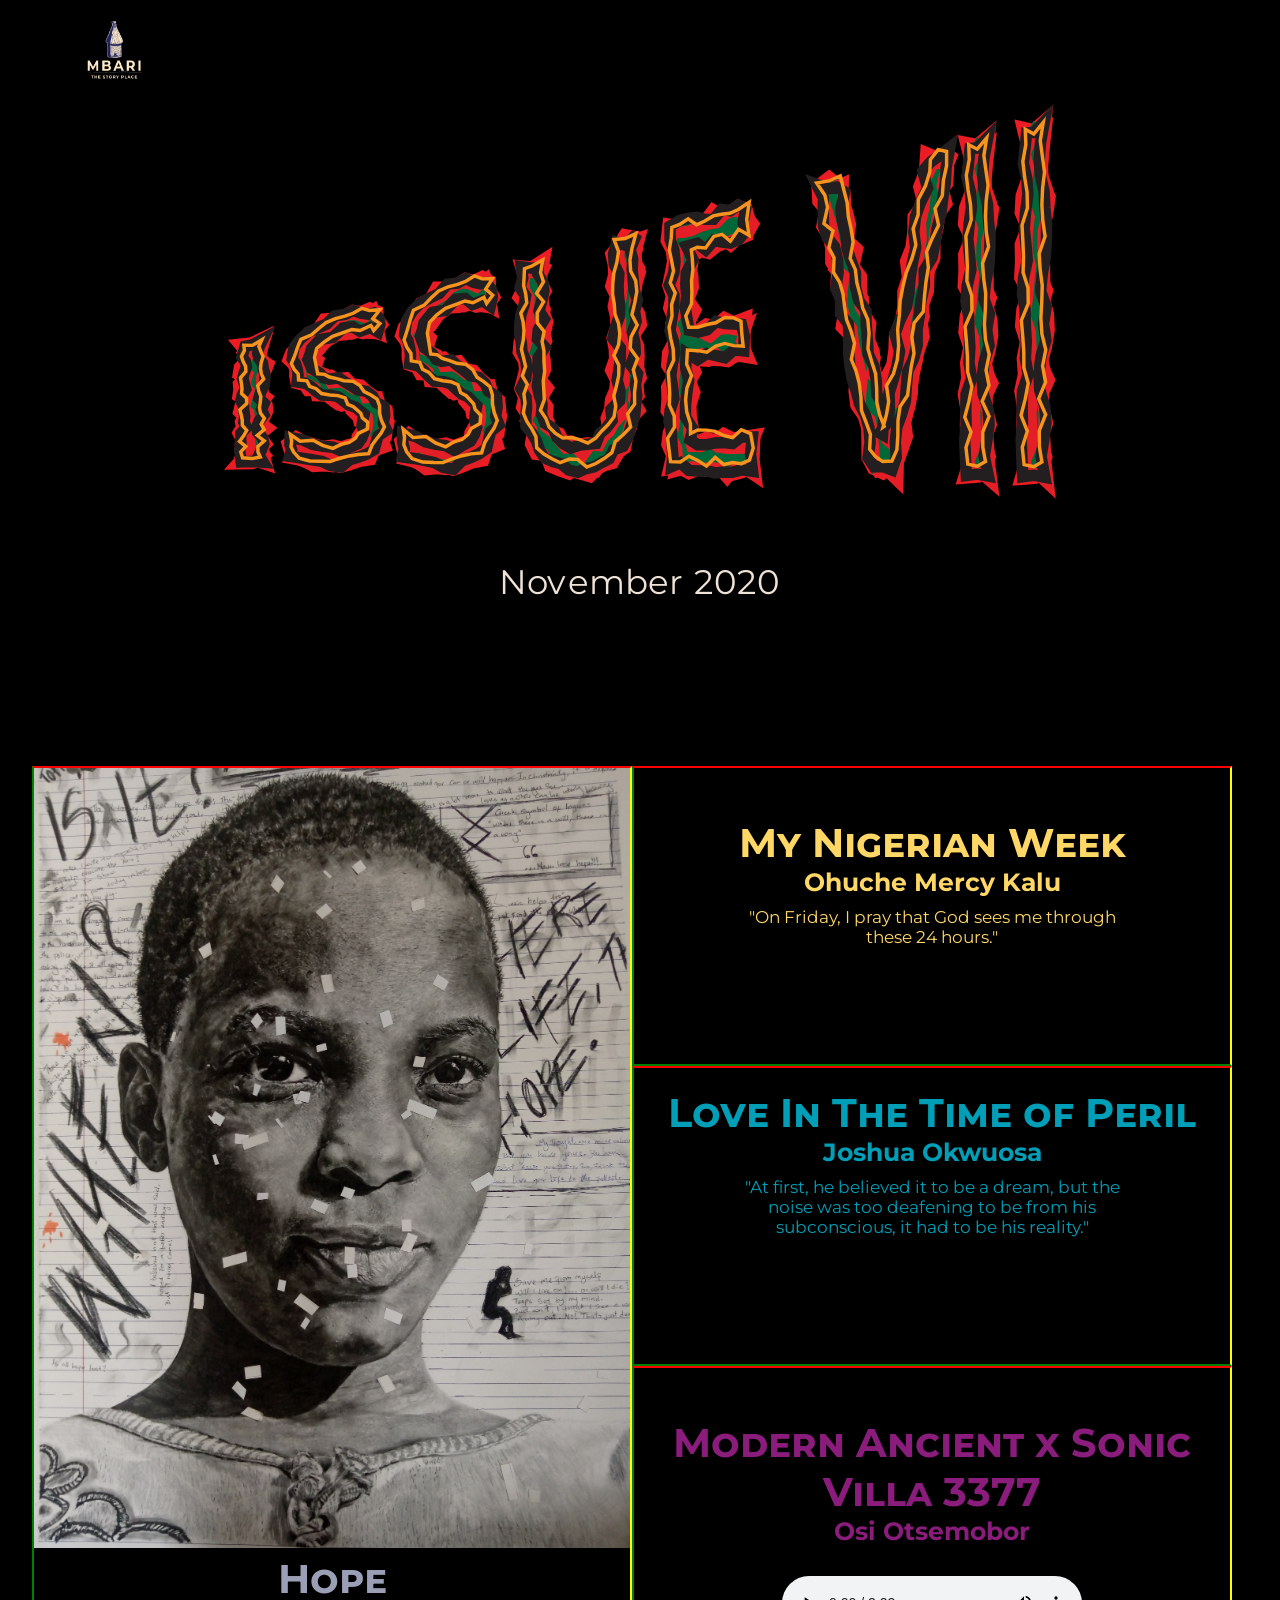
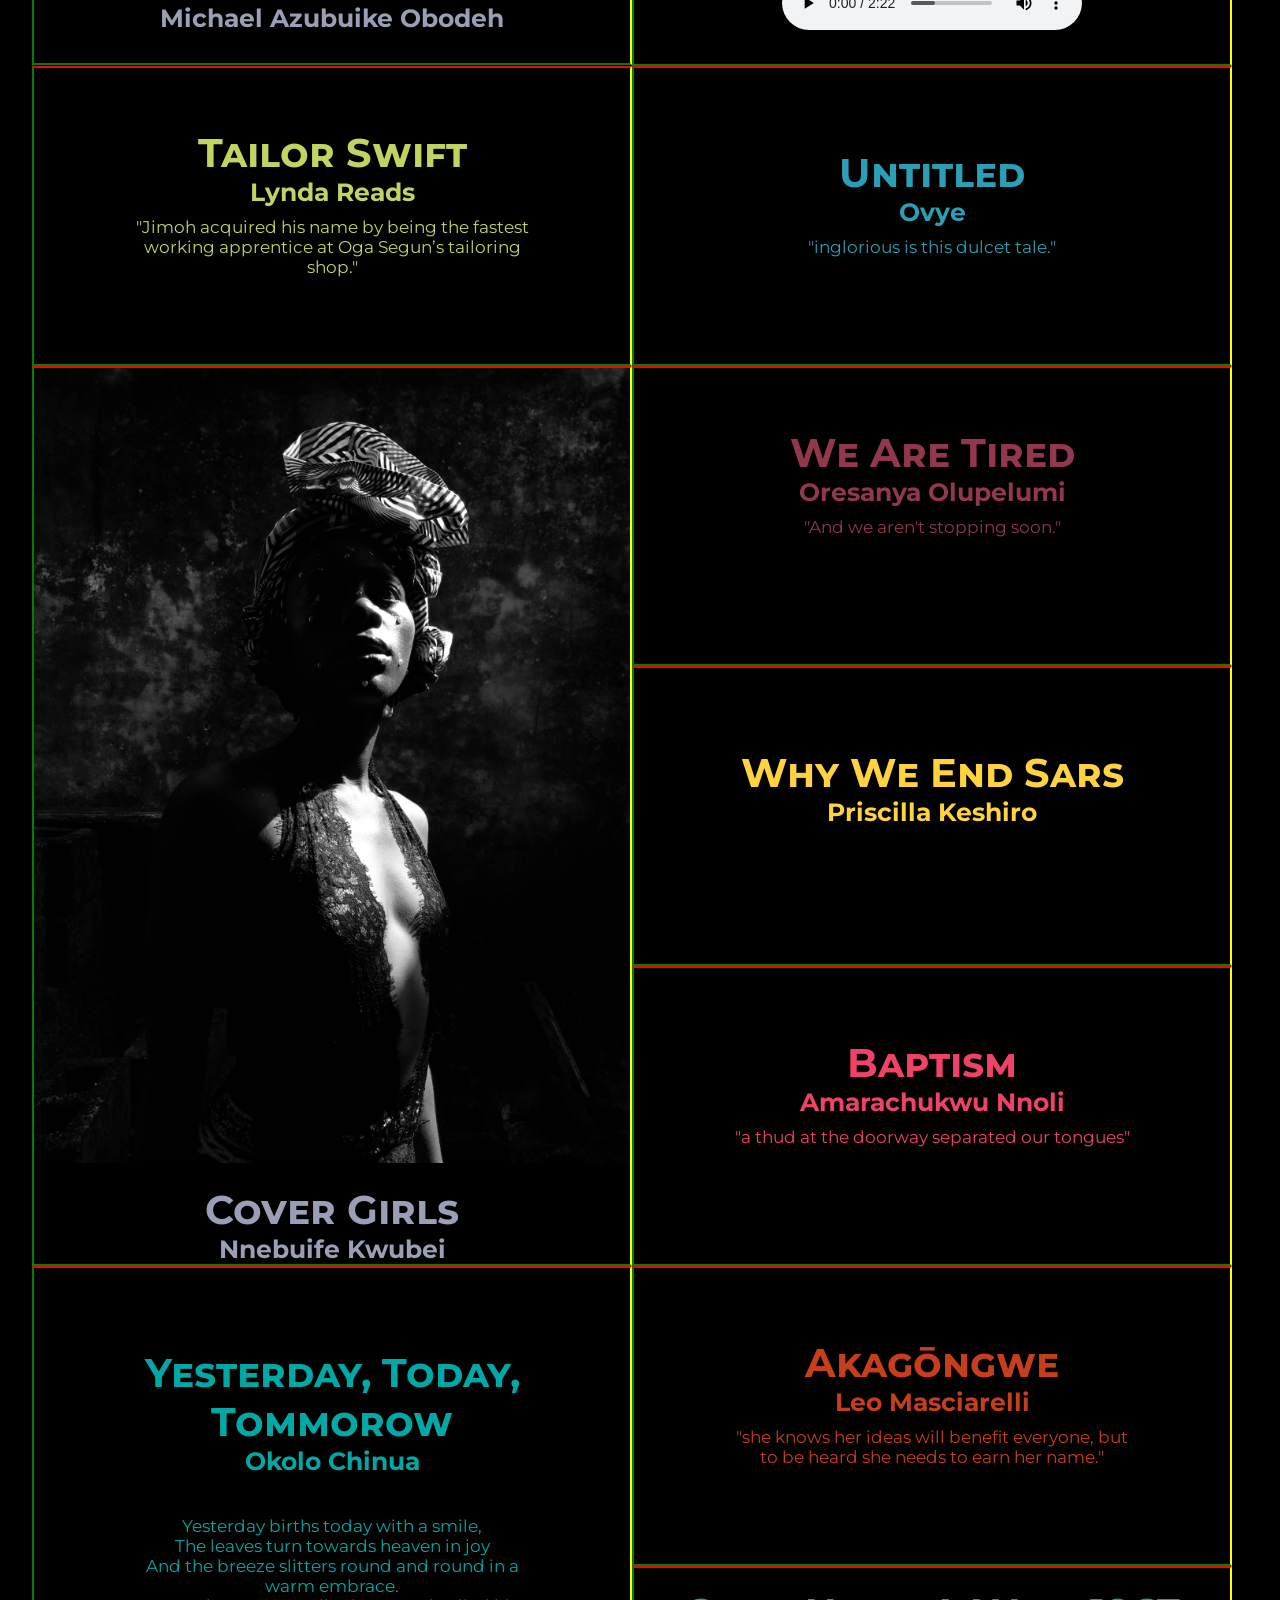
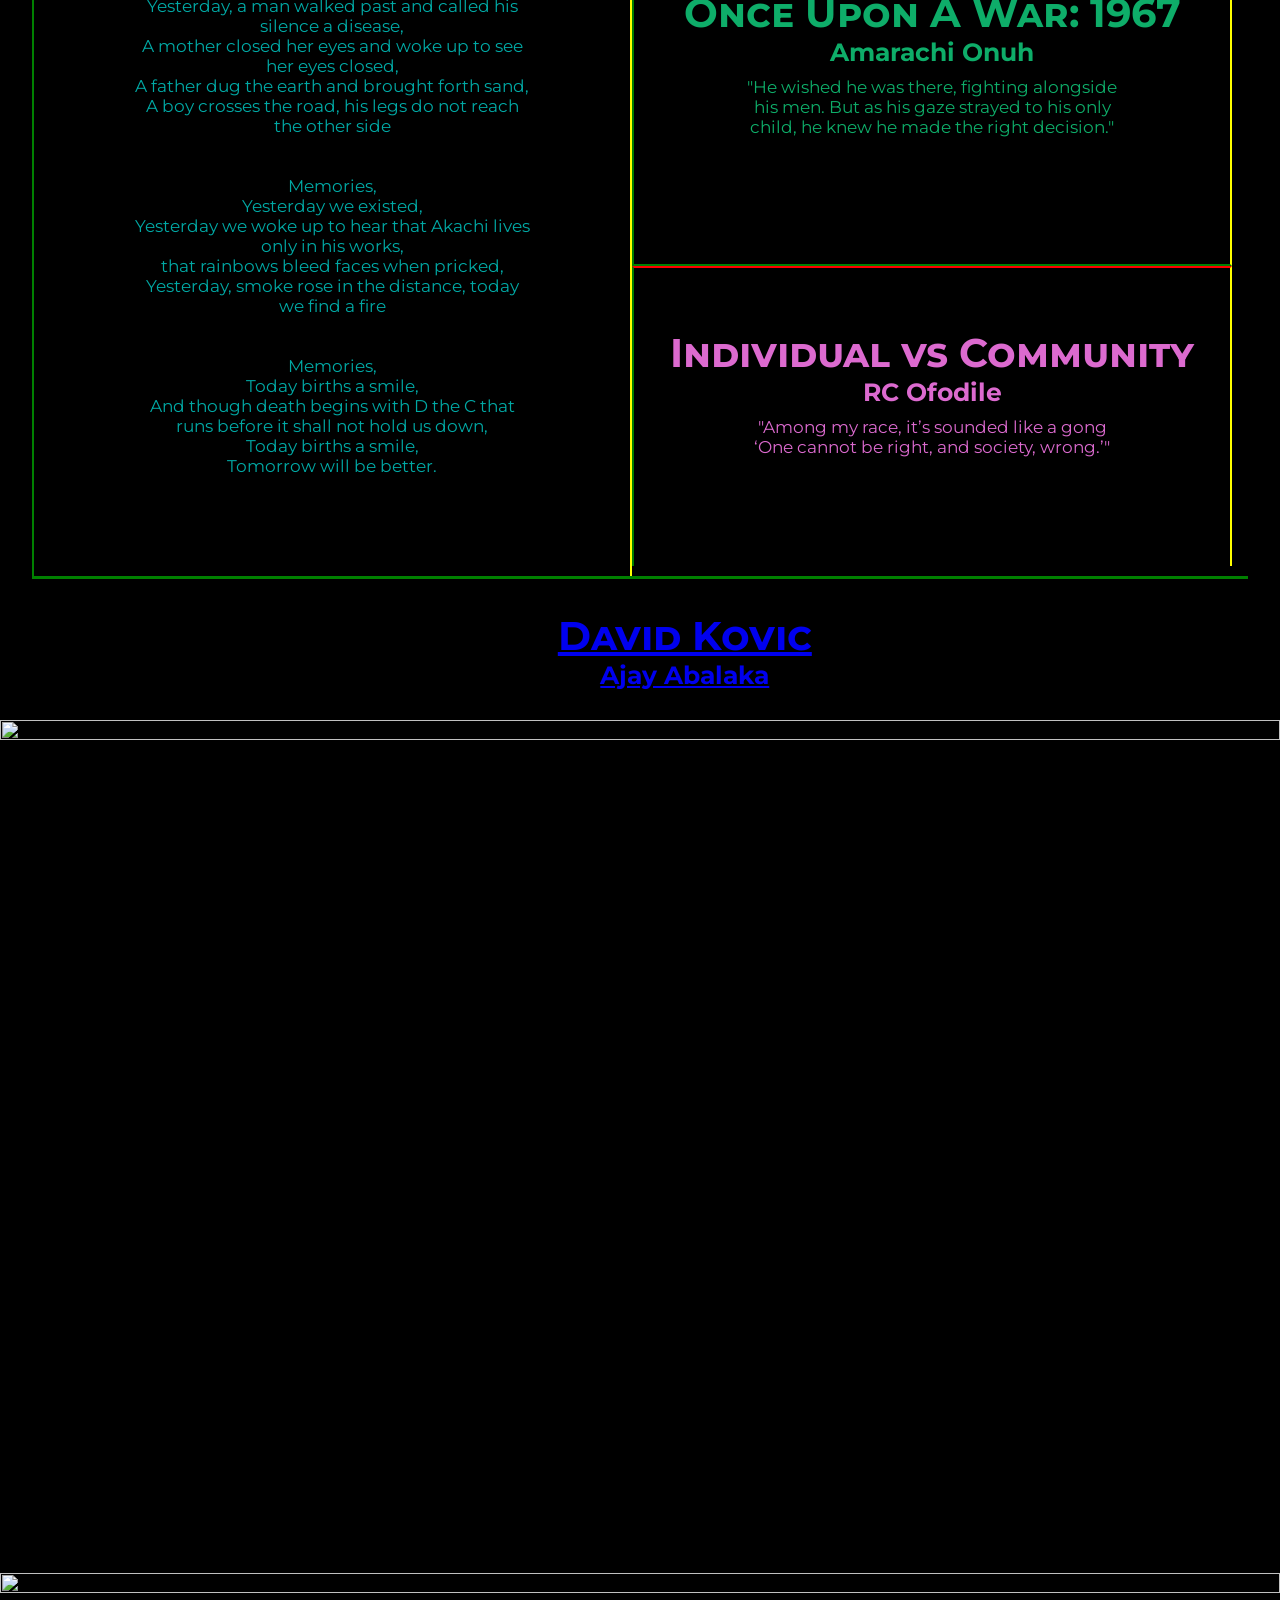
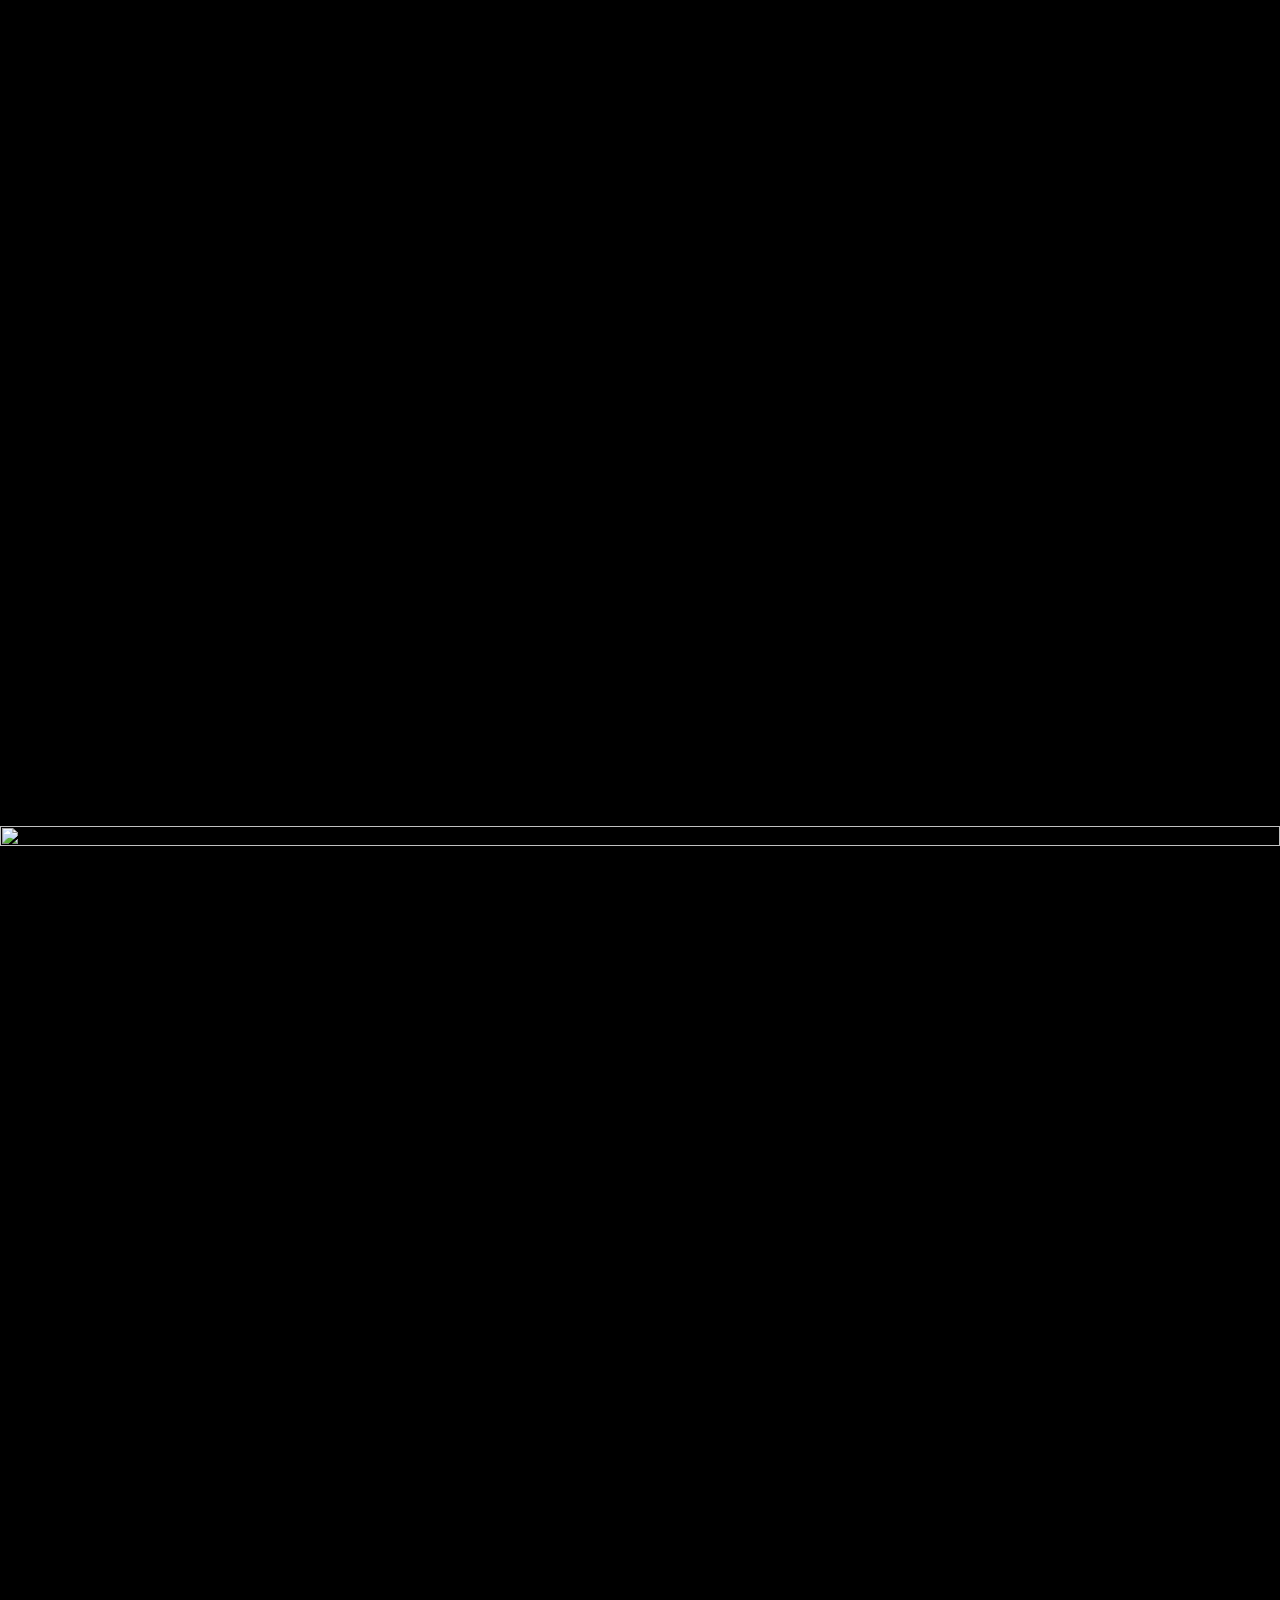
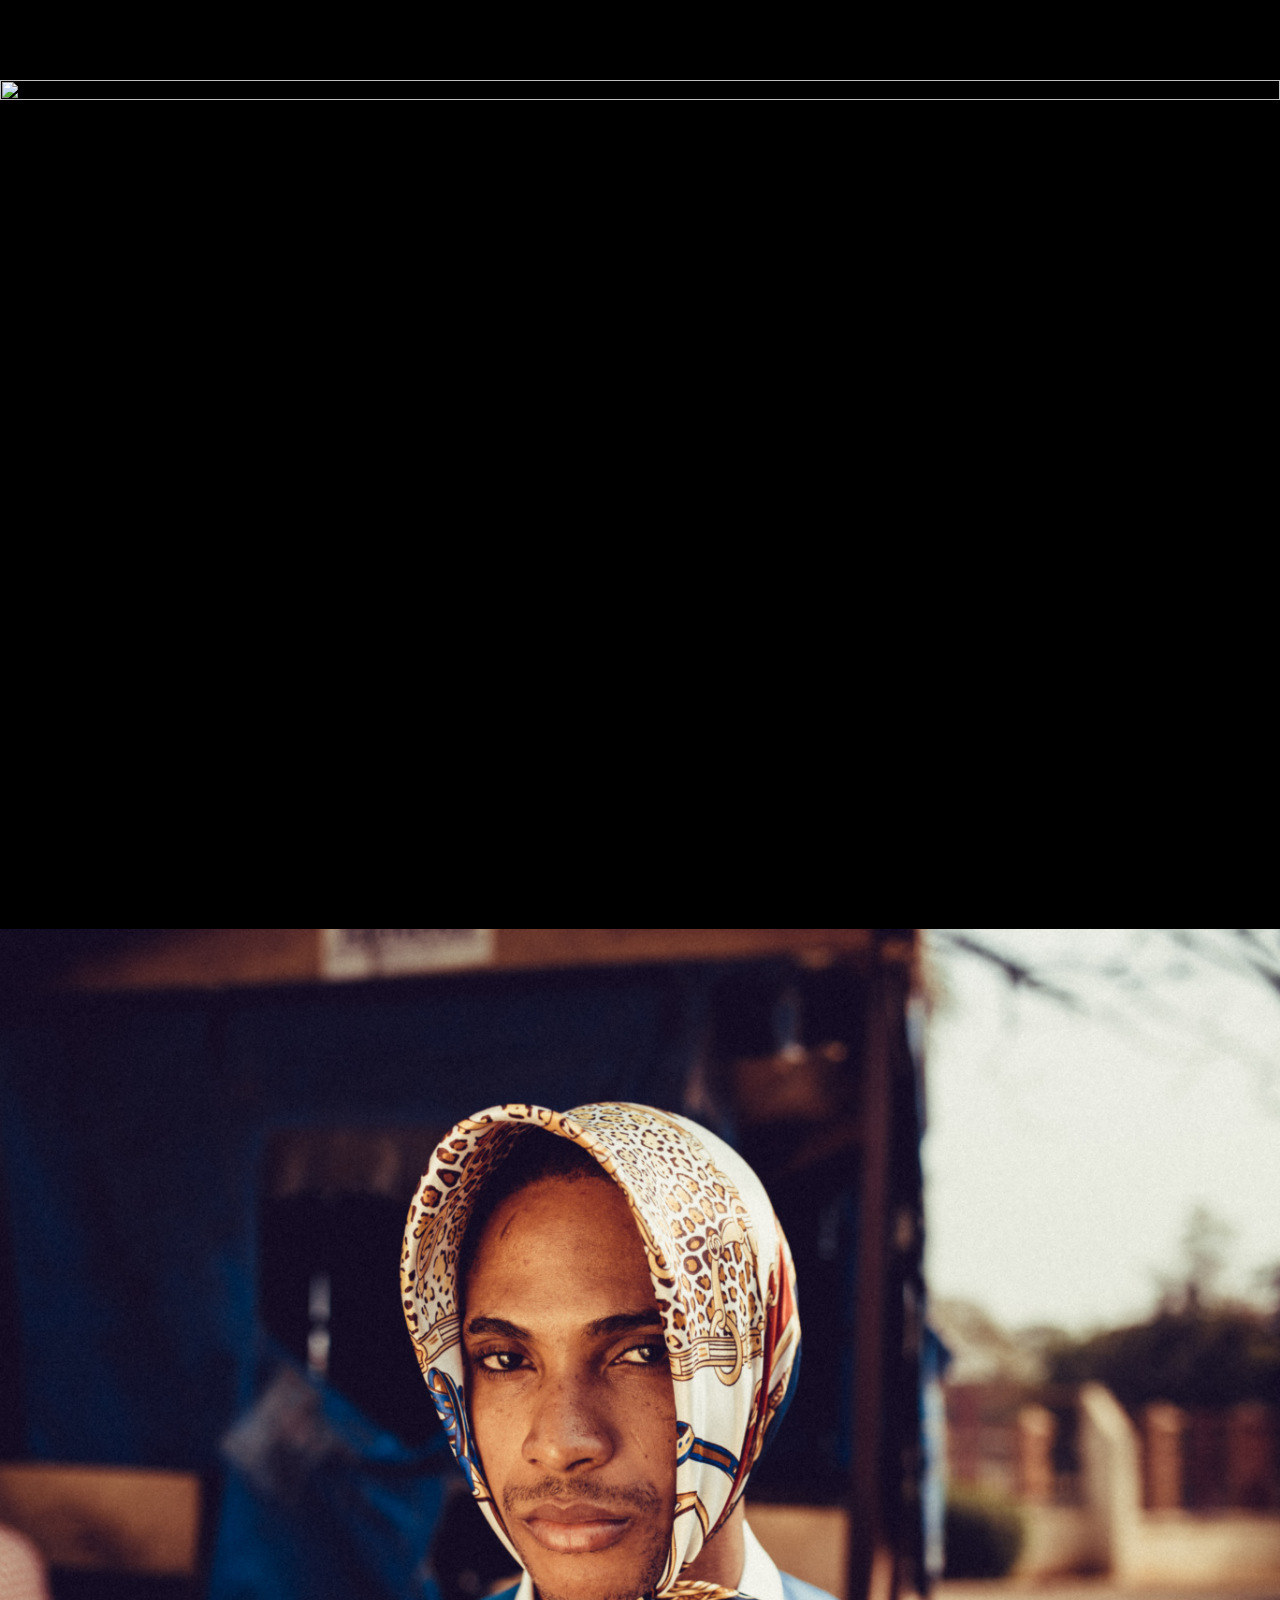
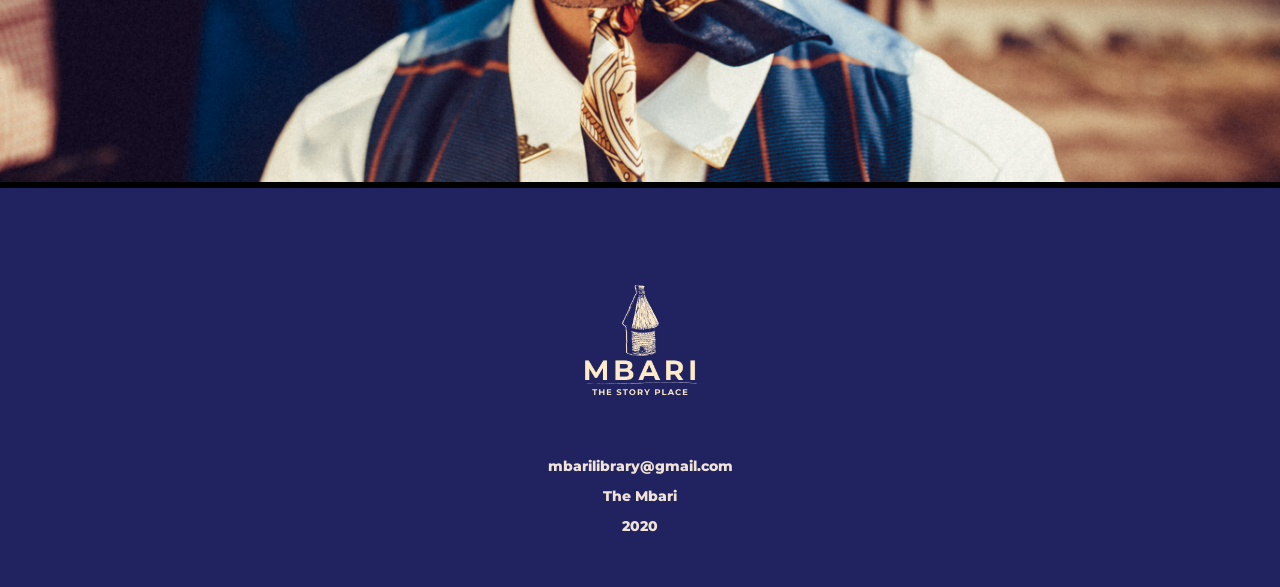
==== commit 0154f61e: "cleaned folder renamed html to index" ====
--- a/index.html
+++ b/index.html
@@ -487,7 +487,7 @@
                 </div>
             </a>
 
-            <a href="file:///C:/Users/User/Desktop/vii/articlesIssueVII.html#">
+            <a href="file:///C:/Users/User/Desktop/vii/articlesIssueVII.html#onceUponAWarOnuh">
                 <div class="grid-item prose" style="background-color: black; color:#0EAD69; text-align:center; padding-top:20px">
                     <h1>Once Upon A War: 1967</h1>
                     <h2>Amarachi Onuh</h2>
@@ -495,7 +495,7 @@
                 </div>
             </a>            
             
-            <a href="file:///C:/Users/User/Desktop/vii/articlesIssueVII.html#">
+            <a href="file:///C:/Users/User/Desktop/vii/articlesIssueVII.html#individualVsCommunityOfodile">
                 <div class="grid-item poetry" style="background-color: black; color:#DC6ACF; text-align:center; padding-top:60px; padding-bottom:10px; border-bottom:none;" >
                     <h1>Individual vs Community</h1>
                     <h2>RC Ofodile</h2>
@@ -511,10 +511,13 @@
     </div>
 
        <!-- Slideshow container -->
+       <a href="file:///C:/Users/User/Desktop/vii/articlesIssueVII.html#davidKovicAbalaka">
         <div class="artist"> 
             <h1>David Kovic</h1>
             <h2>Ajay Abalaka</h2>
         </div>
+      
+
        <div class="main-carousel">
                 <div class="carousel-cell" >
                     <img class="image" src="./img1_ajayAbalaka.jpg" height="600px" width="900px" style= "width:100%; height:auto";>
@@ -532,7 +535,7 @@
                     <img class="image" src="img5_ajayAbalaka.jpg" height="600px" width="900px"style= "width:100%; height:auto";>
                 </div>
         </div>
-            
+        </a>
 
         <footer>
             <img class="mbariL" src="Mbari (1).png" width="300px" height=300px><br>
@@ -551,4 +554,4 @@
     
 
 </body>
-</html>
+</html>
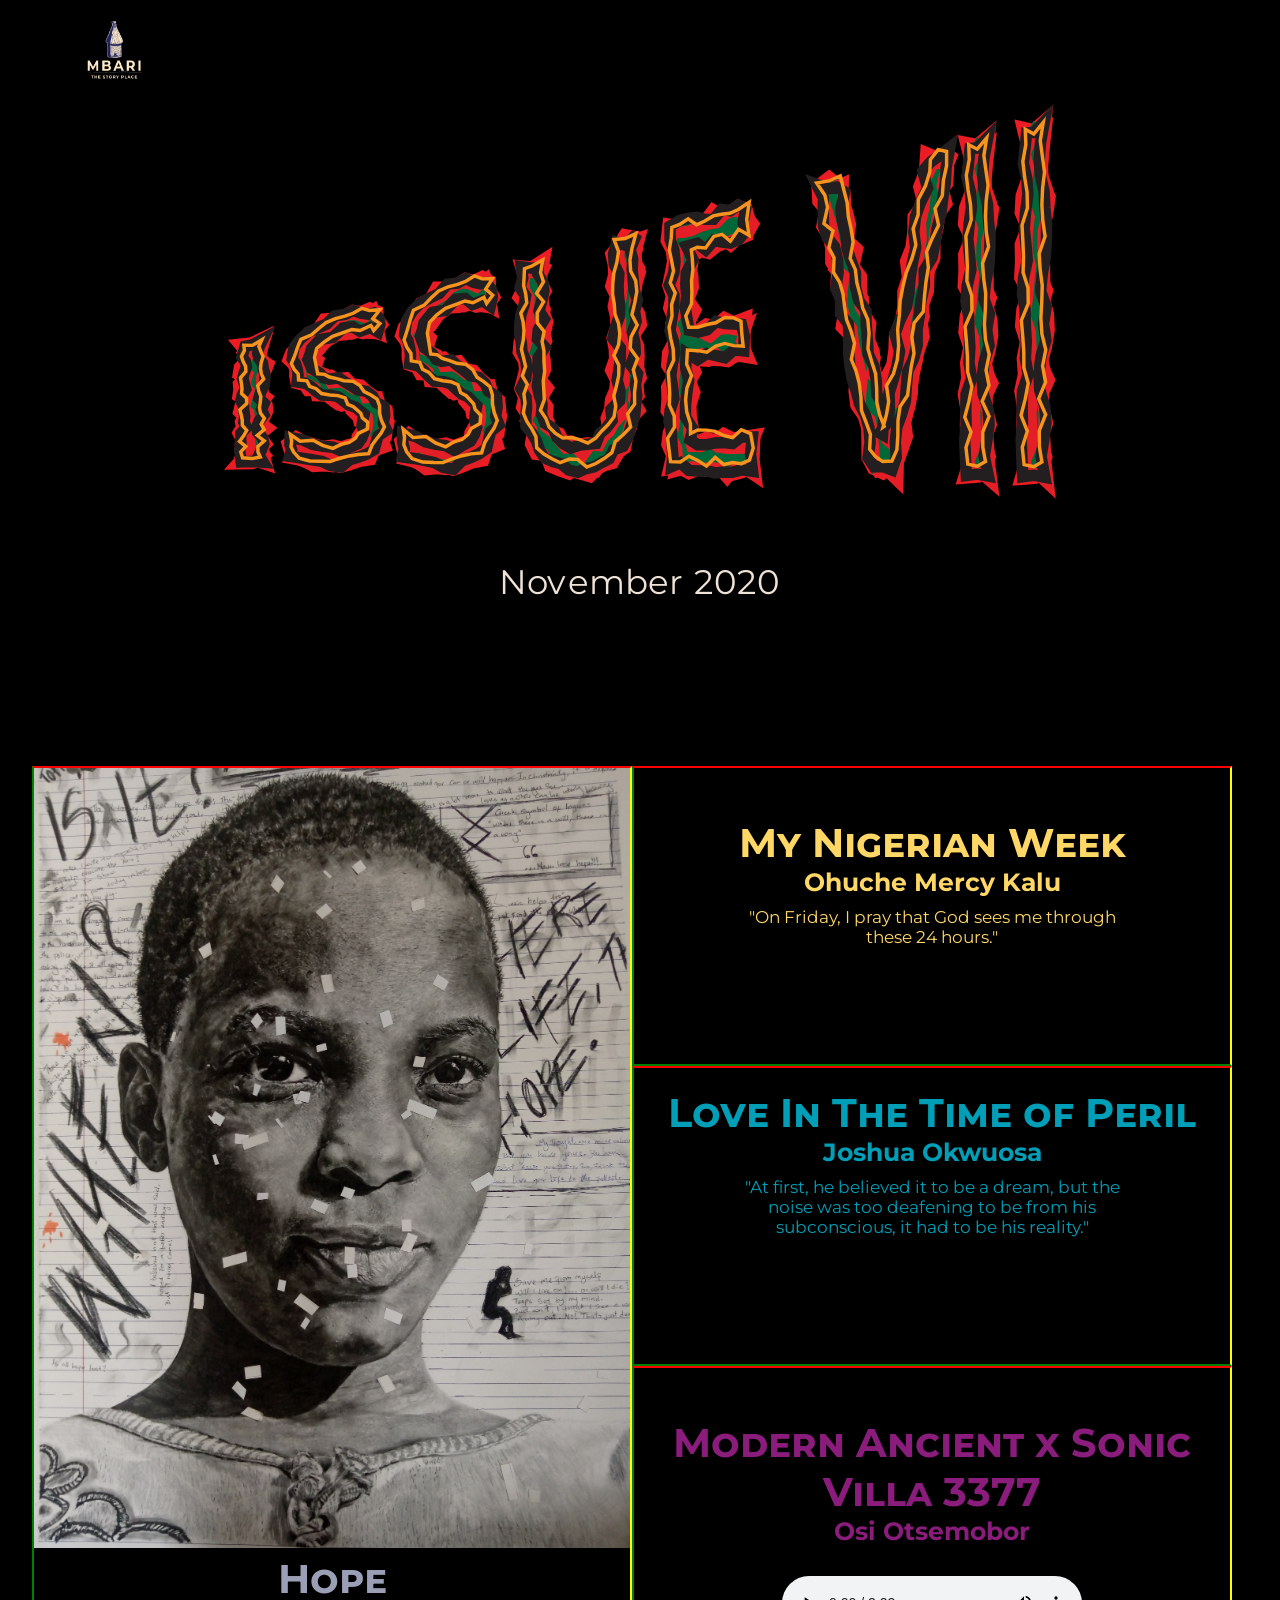
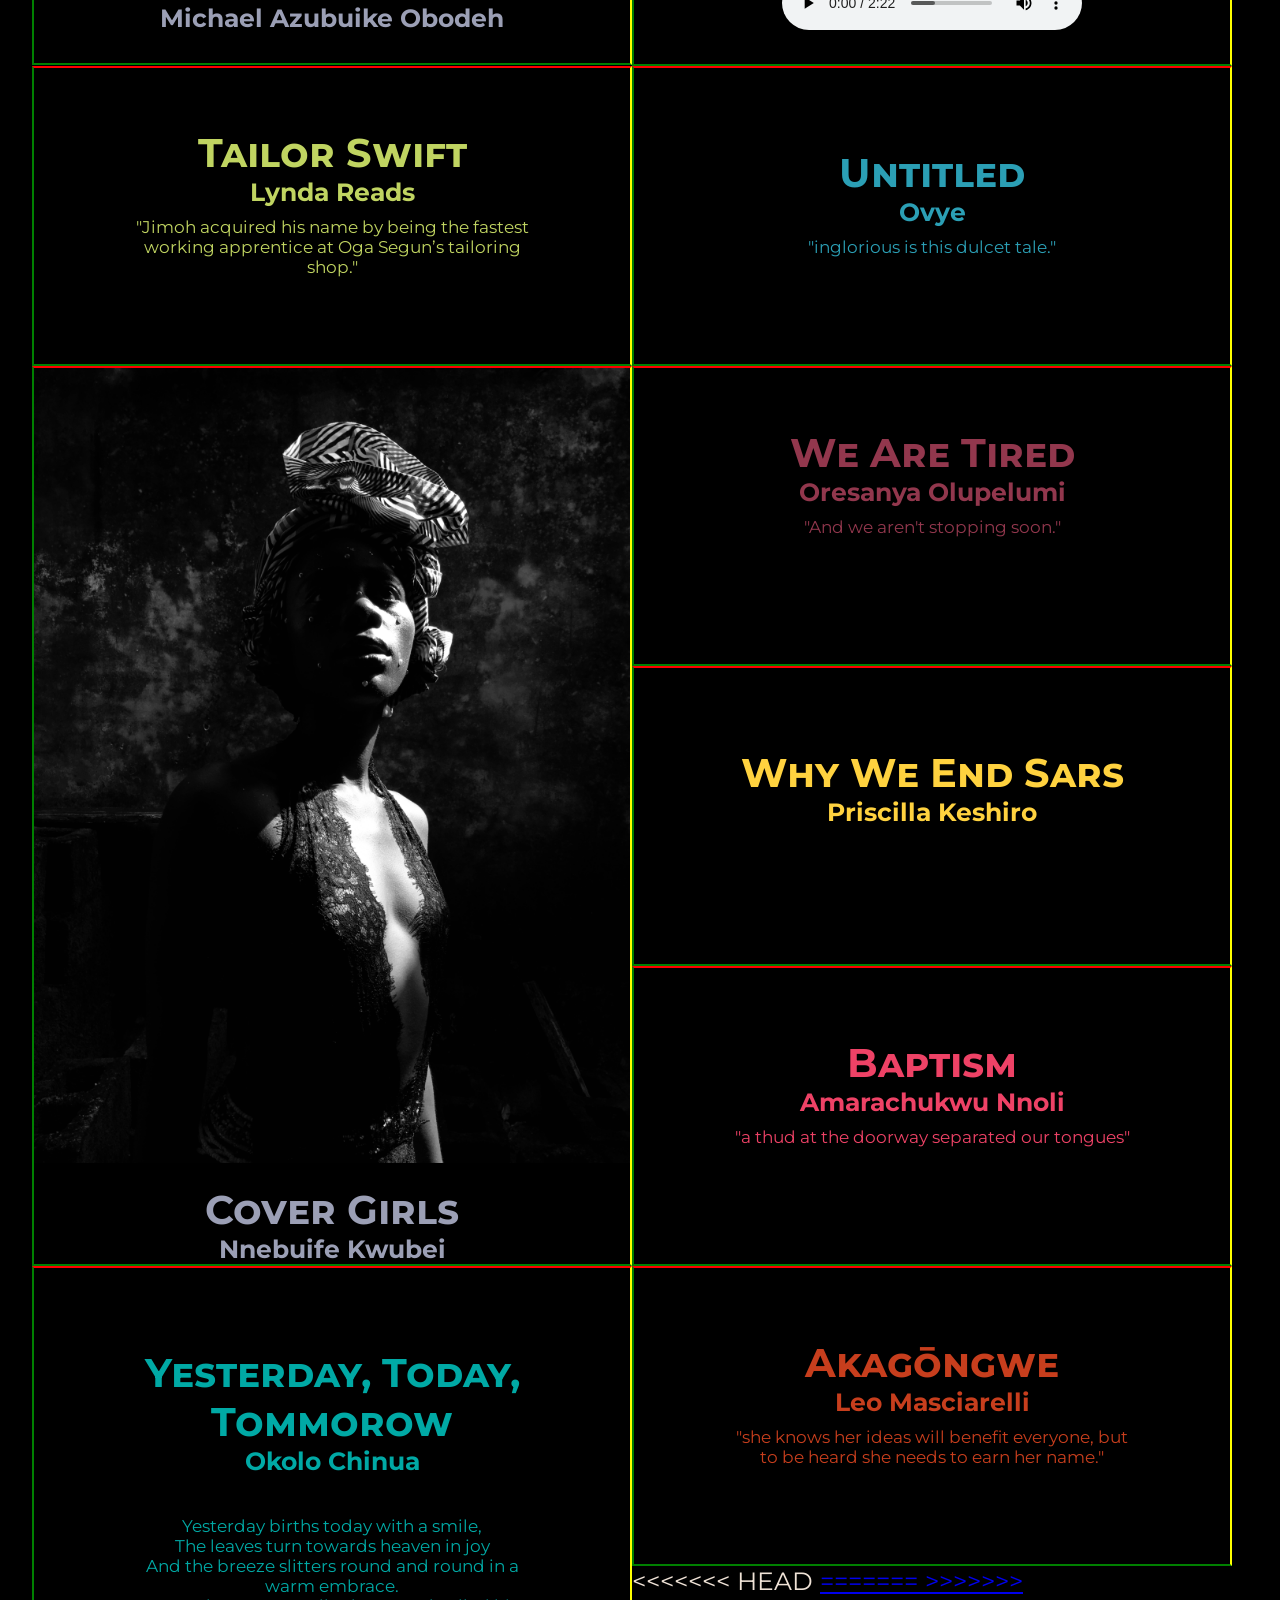
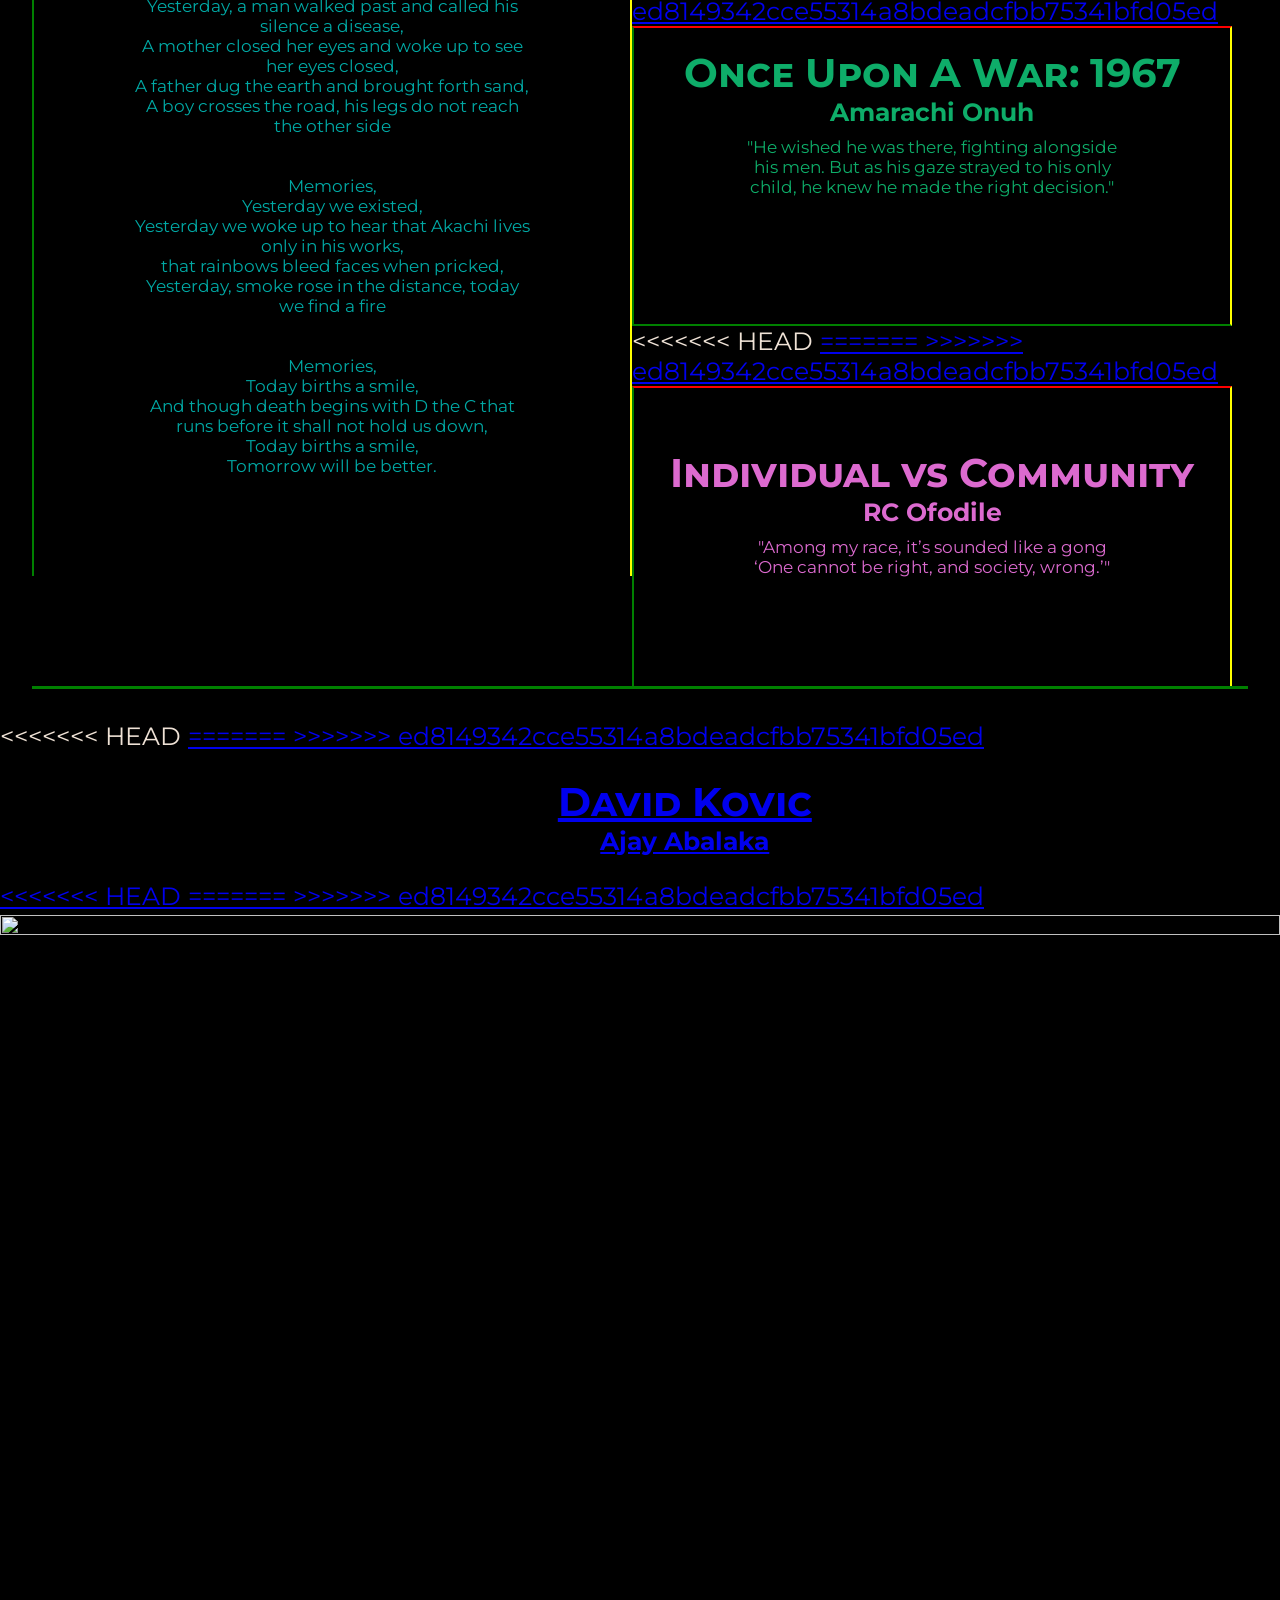
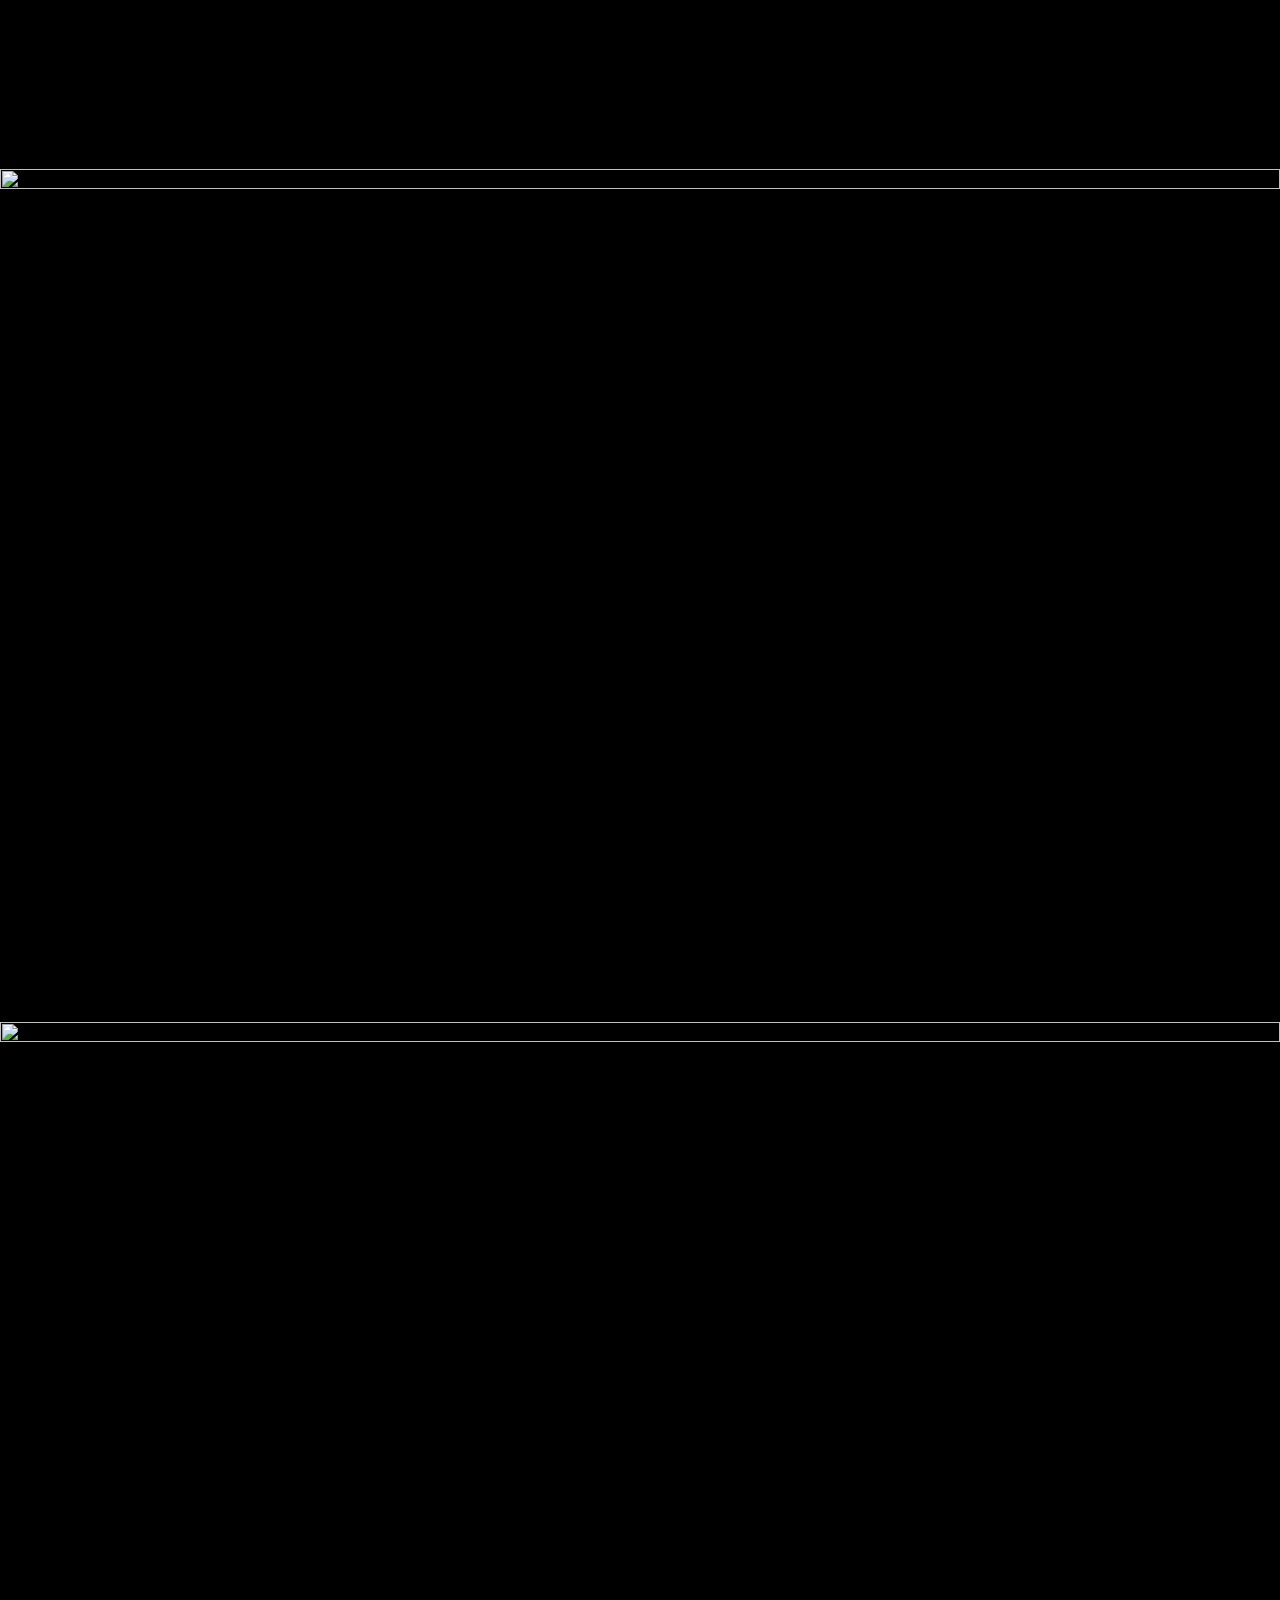
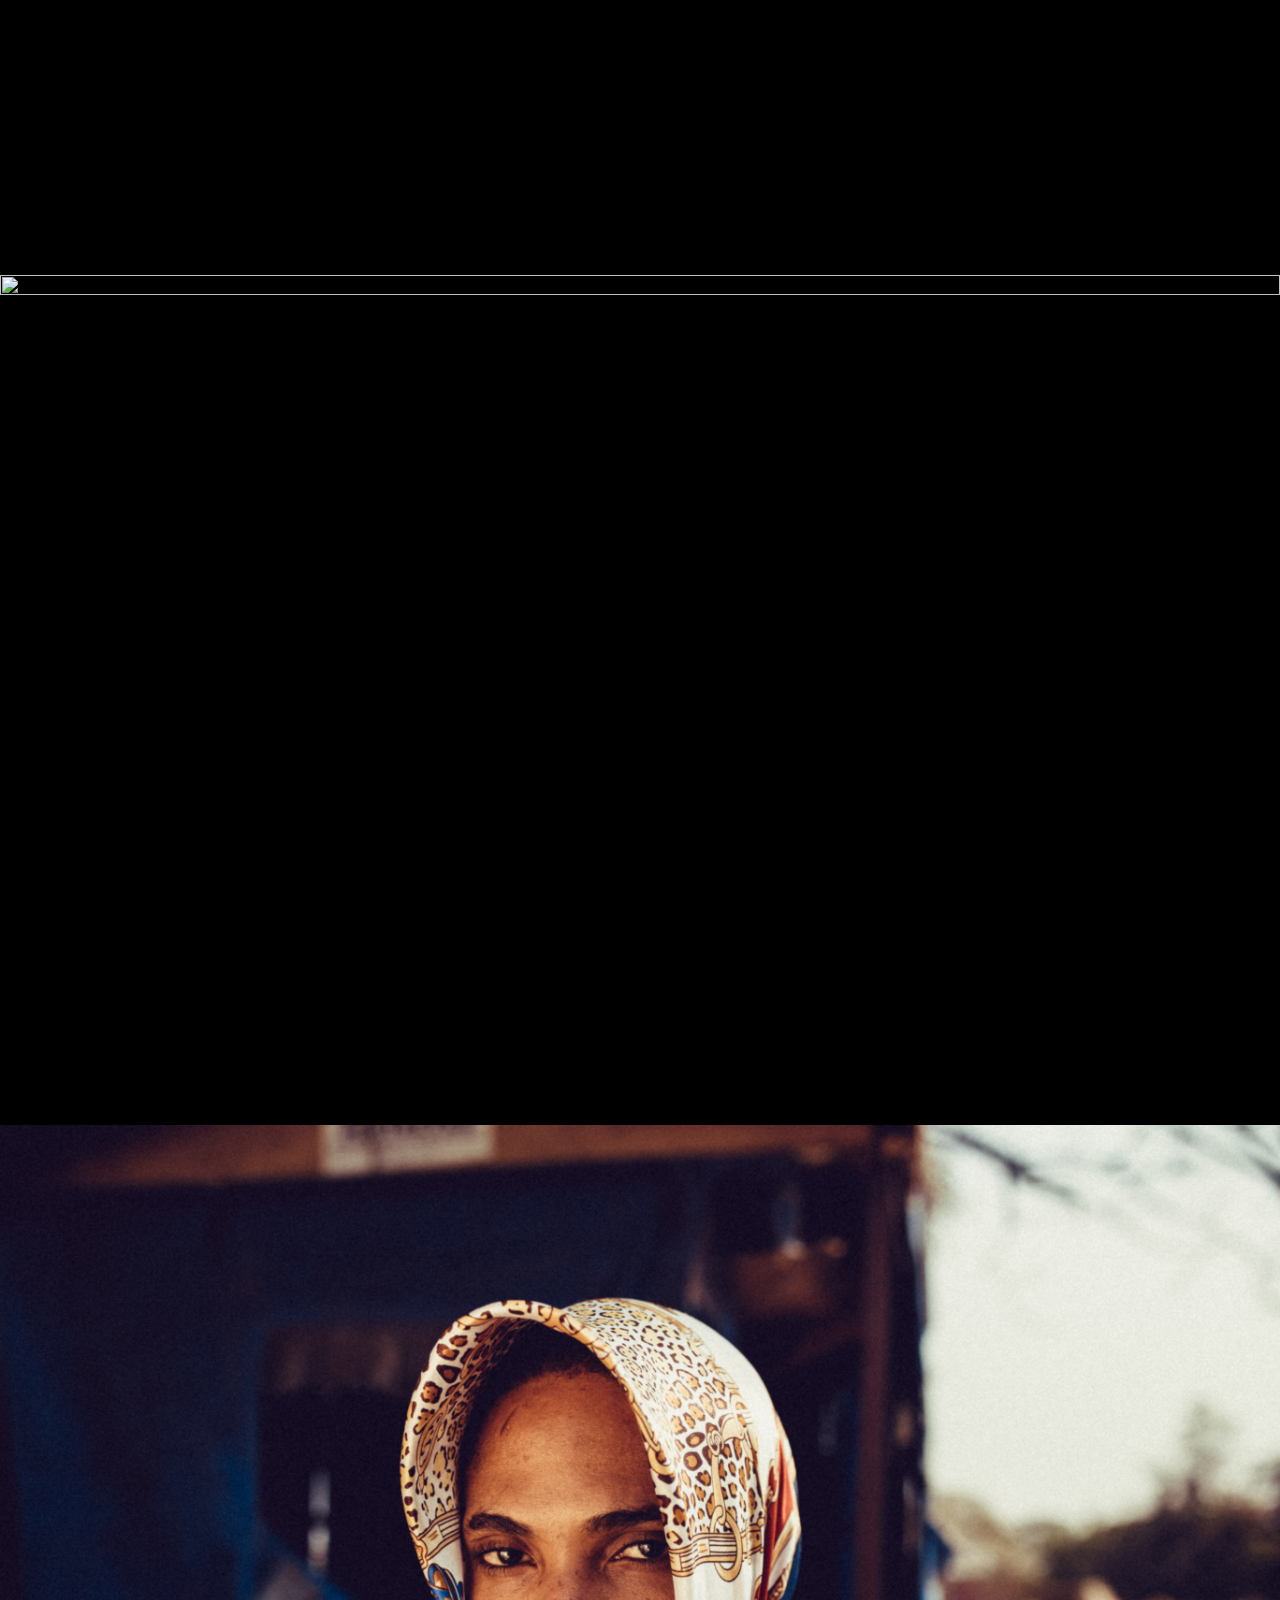
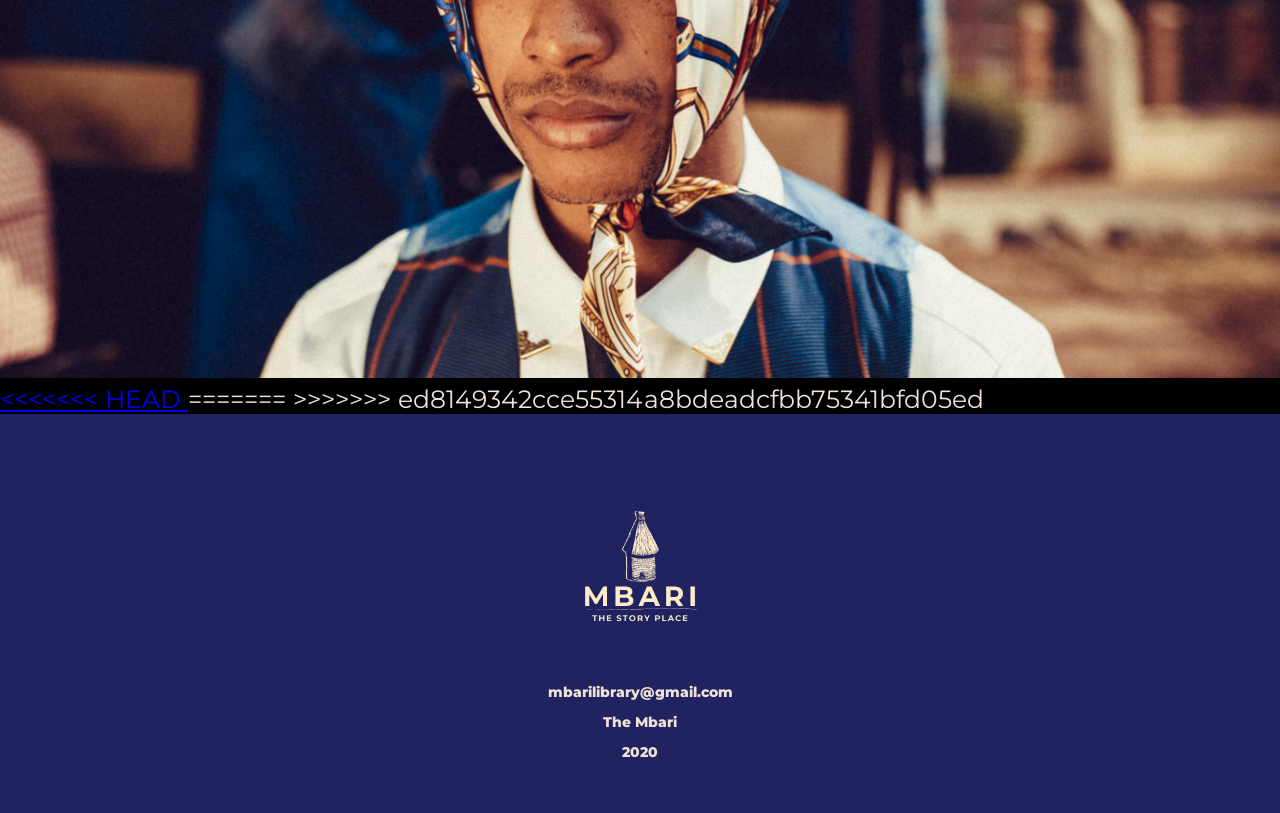
==== commit 0c68740d: "first commit" ====
--- a/index.html
+++ b/index.html
@@ -487,7 +487,11 @@
                 </div>
             </a>
 
+<<<<<<< HEAD
             <a href="file:///C:/Users/User/Desktop/vii/articlesIssueVII.html#onceUponAWarOnuh">
+=======
+            <a href="file:///C:/Users/User/Desktop/vii/articlesIssueVII.html#">
+>>>>>>> ed8149342cce55314a8bdeadcfbb75341bfd05ed
                 <div class="grid-item prose" style="background-color: black; color:#0EAD69; text-align:center; padding-top:20px">
                     <h1>Once Upon A War: 1967</h1>
                     <h2>Amarachi Onuh</h2>
@@ -495,7 +499,11 @@
                 </div>
             </a>            
             
+<<<<<<< HEAD
             <a href="file:///C:/Users/User/Desktop/vii/articlesIssueVII.html#individualVsCommunityOfodile">
+=======
+            <a href="file:///C:/Users/User/Desktop/vii/articlesIssueVII.html#">
+>>>>>>> ed8149342cce55314a8bdeadcfbb75341bfd05ed
                 <div class="grid-item poetry" style="background-color: black; color:#DC6ACF; text-align:center; padding-top:60px; padding-bottom:10px; border-bottom:none;" >
                     <h1>Individual vs Community</h1>
                     <h2>RC Ofodile</h2>
@@ -511,13 +519,19 @@
     </div>
 
        <!-- Slideshow container -->
+<<<<<<< HEAD
        <a href="file:///C:/Users/User/Desktop/vii/articlesIssueVII.html#davidKovicAbalaka">
+=======
+>>>>>>> ed8149342cce55314a8bdeadcfbb75341bfd05ed
         <div class="artist"> 
             <h1>David Kovic</h1>
             <h2>Ajay Abalaka</h2>
         </div>
+<<<<<<< HEAD
       
 
+=======
+>>>>>>> ed8149342cce55314a8bdeadcfbb75341bfd05ed
        <div class="main-carousel">
                 <div class="carousel-cell" >
                     <img class="image" src="./img1_ajayAbalaka.jpg" height="600px" width="900px" style= "width:100%; height:auto";>
@@ -535,7 +549,11 @@
                     <img class="image" src="img5_ajayAbalaka.jpg" height="600px" width="900px"style= "width:100%; height:auto";>
                 </div>
         </div>
+<<<<<<< HEAD
         </a>
+=======
+            
+>>>>>>> ed8149342cce55314a8bdeadcfbb75341bfd05ed
 
         <footer>
             <img class="mbariL" src="Mbari (1).png" width="300px" height=300px><br>
